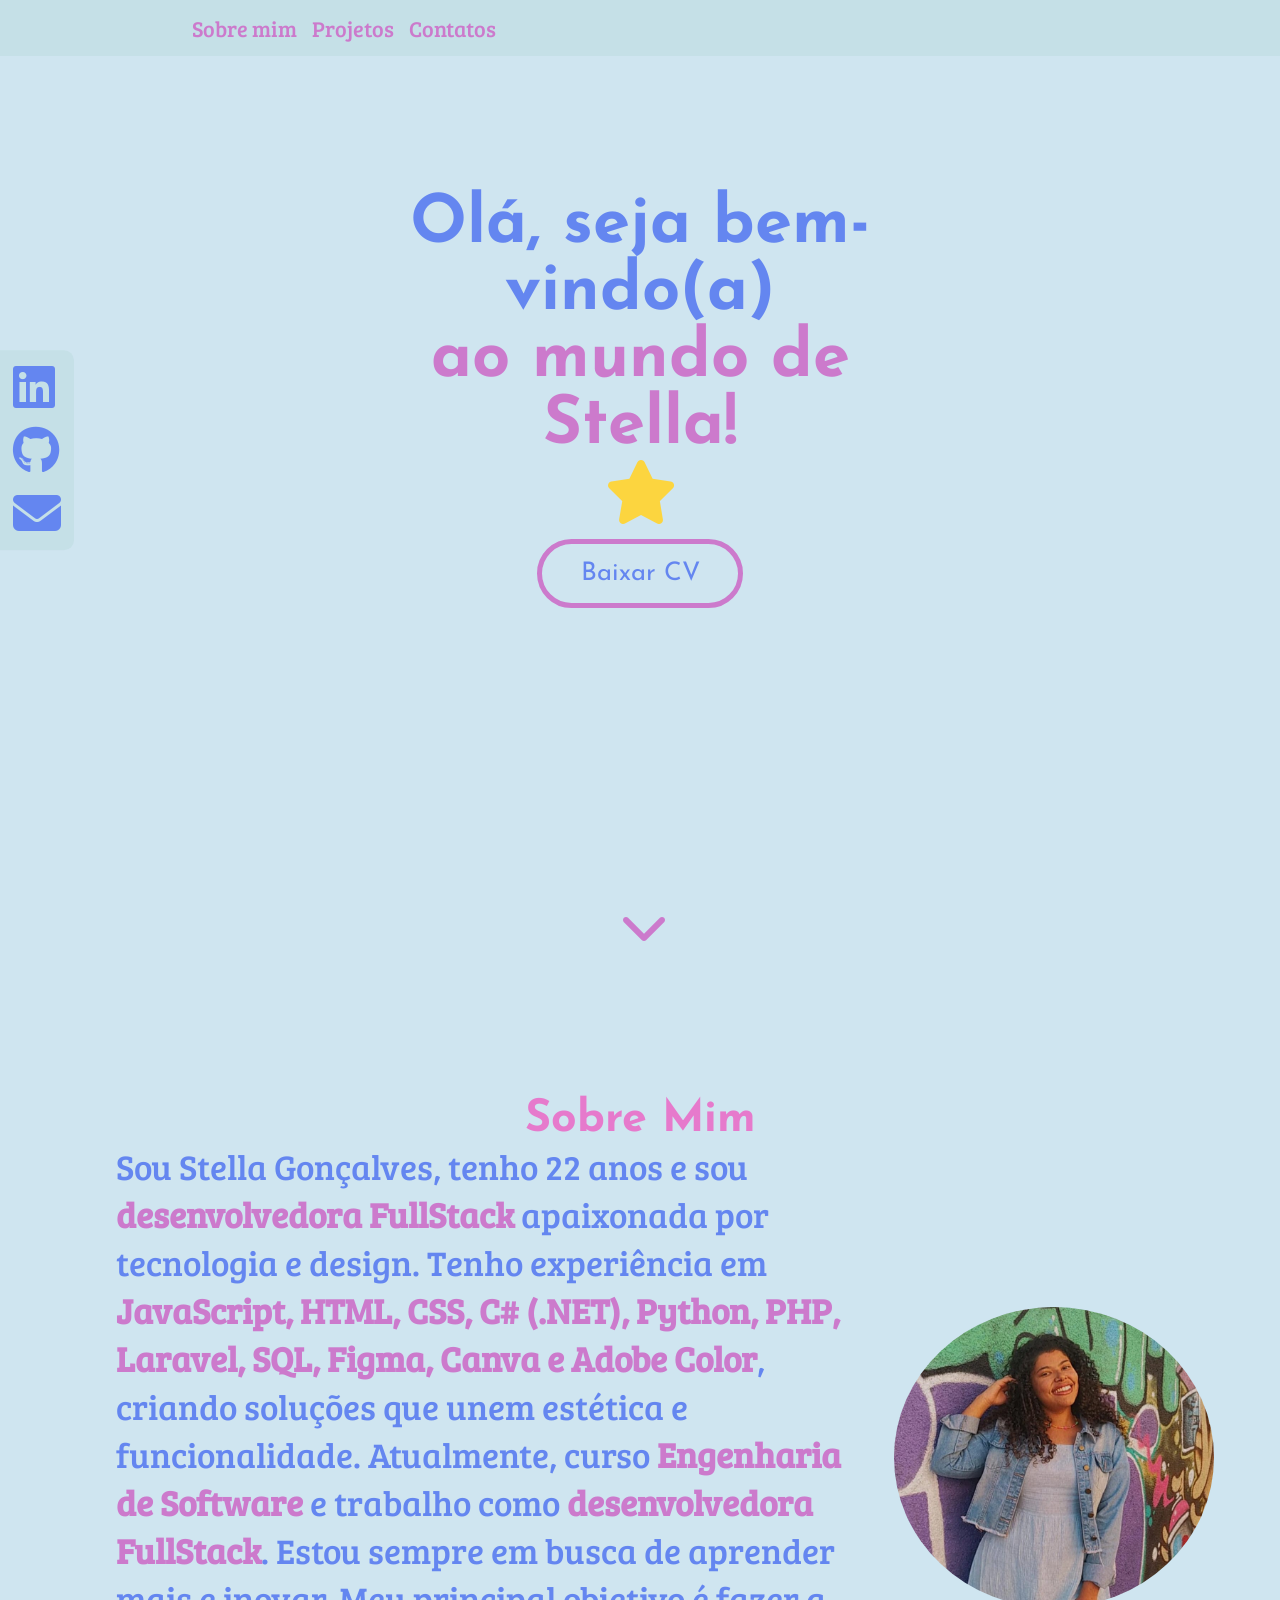
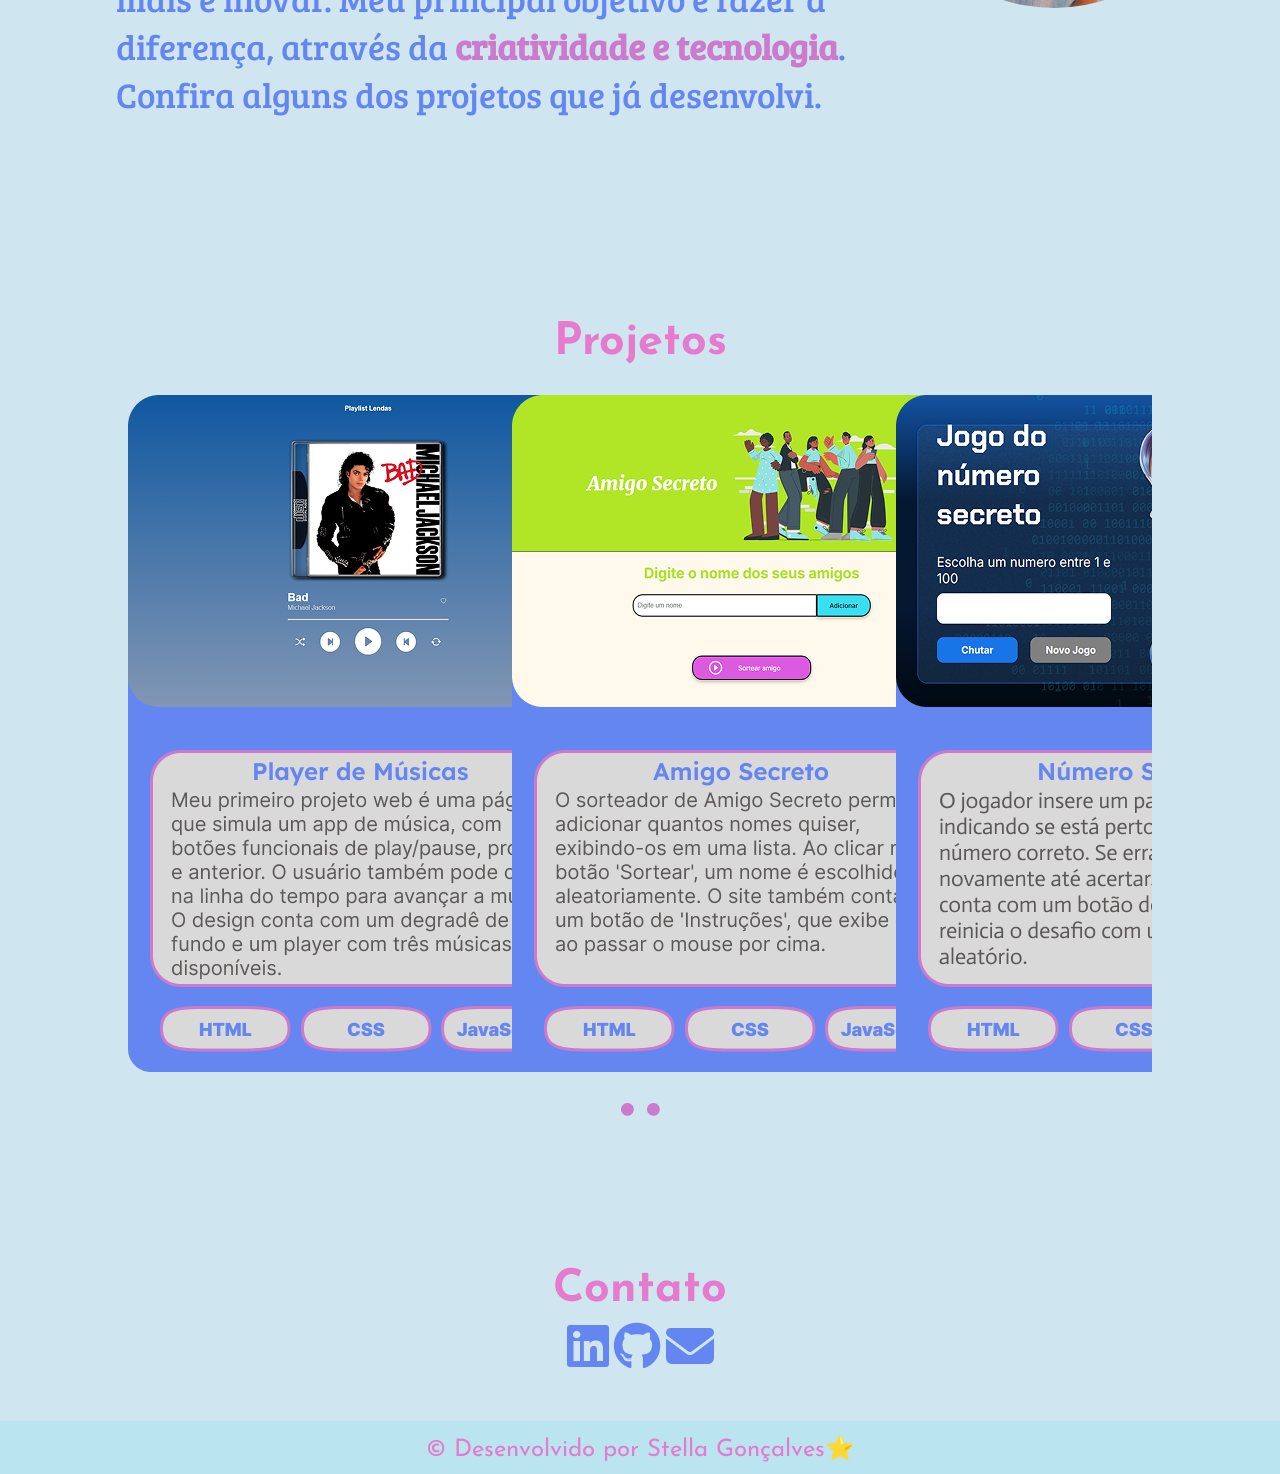
==== index.html @ 7f3e3a2b "adicionei links github" ====
<!DOCTYPE html>
<html lang="pt-br">
<head>
    <meta charset="UTF-8">
    <meta name="viewport" content="width=device-width, initial-scale=1.0">
    <link rel="stylesheet" href="https://cdnjs.cloudflare.com/ajax/libs/font-awesome/6.5.1/css/all.min.css">
    <link rel="stylesheet" href="styles/style.css">
    <title>Portfólio Stella Gonçalves</title>
    <link rel="icon" href="data:image/svg+xml,<svg xmlns='http://www.w3.org/2000/svg' viewBox='0 0 512 512'><path fill='gold' d='M256 16l73 148 163 24-118 115 28 163-146-77-146 77 28-163L20 188l163-24z'/></svg>">
</head>
<body>
   <header class="cabecalho">
      <nav class="cabecalho_menu"> 
         <a class="cabecalho_menu_link" href="#sobre">Sobre mim</a>
         <a class="cabecalho_menu_link" href="#projetos">Projetos</a>
         <a class="cabecalho_menu_link" href="#contatos">Contatos</a>
      </nav>
   </header>
   <div class="container">
    <!-- Cabeçalho lateral com redes sociais -->
    <aside class="sidebar">
        <a href="https://www.linkedin.com/in/stella-goncalves-mendonca/" target="_blank">
            <i class="fa-brands fa-linkedin icone"></i>
        </a>
        <a href="https://github.com/stellag2003" target="_blank">
            <i class="fa-brands fa-github icone"></i>
        </a>
        <a href="https://mail.google.com/mail/?view=cm&to=stellagmendonca@gmail.com&subject=Contato&body=Olá, Stella. Podemos conversar?" target="_blank">
            <i class="fa-solid fa-envelope icone"></i>
        </a>
    </aside>

   <main class="apresentacao" id="inicio">
       <section class="apresentacao_conteudo">
          <h1 class="apresentacao_conteudo_titulo">Olá, seja bem-vindo(a) 
            <br> 
            <strong class="titulo-destaque">ao mundo de Stella! <br> <i class="fas fa-star star-icone"></i>
          </strong>
        </h1>
          <div class="apresentacao_links">
            <a class="apresentacao_links_link" href="assets/Currículo.pdf" target="_blank">Baixar CV</a>
            <i class="fas fa-chevron-down btn_flecha"></i>
          </div>
       </section>

       <section id="sobre">
        <h2 id="texto-sobre" style="display: none;" class="apresentacao_links_sub sobre_mim">Sobre Mim</h2>
        <h3 id="texto-sobre"></h3>
        <div class="apresentacao_conteudo_flex">
          
            <p class="apresentacao_conteudo_texto">
                Sou Stella Gonçalves, tenho 22 anos e sou <strong class="titulo-destaque">desenvolvedora FullStack</strong> apaixonada por tecnologia e design. 
                Tenho experiência em <strong class="titulo-destaque">JavaScript, HTML, CSS, C# (.NET), Python, PHP, Laravel, SQL, Figma, Canva e Adobe Color</strong>, 
                criando soluções que unem estética e funcionalidade. Atualmente, curso <strong class="titulo-destaque">Engenharia de Software</strong> e trabalho como <strong class="titulo-destaque">desenvolvedora FullStack</strong>. Estou sempre em busca de 
                aprender mais e inovar.
                Meu principal objetivo é fazer a diferença, através da <strong class="titulo-destaque">criatividade e tecnologia</strong>. 
                Confira alguns dos projetos que já desenvolvi.
            </p>

            <img src="assets/eu.jpg" alt="Foto de uma mulher de 22 anos" class="imagem">
        </div>
    </section>
    
        <section id="projetos" >
            <h2 id="texto-projetos"  style="display: none;" class="apresentacao_links_sub projetos">Projetos</h2>
            <h3 id="texto-projetos"></h3>
            <div class="conteiner-slider">
                <div class="conteiner-imagens">
                    <!-- Div para imagens clicáveis -->
                    <div class="imagens-clicaveis">
                        <a href="https://stellag2003.github.io/PlayerMusicas/" target="_blank">
                            <img src="assets/player_musica.png" alt="imagem player músicas" class="slider">
                        </a>
                        <a href="https://stellag2003.github.io/AmigoSecreto/" target="_blank">
                            <img src="assets/amigo_secreto.png" alt="imagem sorteador de amigos" class="slider">
                        </a>
                        <a href="https://stellag2003.github.io/AdivinheONumeroSecreto/" target="_blank">
                            <img src="assets/numero_secreto.png" alt="imagem jogo de adivinhar numeros" class="slider">
                        </a>
                        <a href="https://github.com/stellag2003/IceCreamClicker" target="_blank">
                            <img src="assets/ice_cream_clicker.png" alt="imagem jogo" class="slider"> 
                        </a>
                        <a href="https://github.com/stellag2003/pi-serasa-streaming" target="_blank">
                            <img src="assets/streaming.png" alt="imagem da tela de login de um streaming" class="slider">
                        </a>

                    </div>  
                </div>
                
            </div>
            
               <div class="btn_bolhinhas">
                <button class="btn-anterior">
                    <i class="fas fa-circle"></i>
                   </button>

                   <button class="btn-proximo">
                    <i class="fas fa-circle"></i>
                </button>
               </div>
            </div>
        </section>
         
        <section id="contatos">
            <div class="contatos-container">
                <h2 id="texto-contatos" style="display: none;" class="apresentacao_links_sub contatos">Contatos</h2>
                <h3 id="texto-contatos"></h3>
                <div class="apresentacao_links">
                    <div class="icones">
                        <button class="btn_redes_sociais">
                            <a href="https://www.linkedin.com/in/stella-goncalves-mendonca/" target="_blank">
                                <i class="fa-brands fa-linkedin icone"></i>
                            </a>
                        </button>
                        <button class="btn_redes_sociais"> 
                            <a href="https://github.com/stellag2003" target="_blank">
                                <i class="fa-brands fa-github icone"></i>
                            </a>
                        </button>
                        <button class="btn_redes_sociais">
                            <a href="https://mail.google.com/mail/?view=cm&to=stellagmendonca@gmail.com&subject=Contato&body=Olá, Stella. Podemos conversar?" target="_blank">
                                <i class="fa-solid fa-envelope icone"></i>
                            </a>
                        </button>
                    </div>
                </div>
            </div>
        </section>
        
   
   </main>
    
    <footer class="rodape">
        <p>© Desenvolvido por Stella Gonçalves⭐</p>
    </footer>
    
    <script src="script.js" defer></script>
</body>
</html>
---- styles/style.css ----
@import url('https://fonts.googleapis.com/css2?family=Bree+Serif&family=Inconsolata:wght@200..900&family=Josefin+Sans:ital,wght@0,100..700;1,100..700&display=swap');

:root{
    --cor-primaria: #CFE5F0; 
    --cor-secundaria: #CC7ACC;
    --cor-terciaria: #6486F0;
    --cor-titulos: #E67ACC;
    --cor-cabecalho: #c5e0e7;

    --fonte-principal: "Josefin Sans", sans-serif;
    --fonte-secundaria: "Bree Serif", serif;

}


* {
    margin: 0;
    padding: 0;
    box-sizing: border-box;
}

body {
    background-color: var(--cor-primaria);
    color: var(--cor-terciaria);
    font-family: var(--fonte-principal);
    overflow-x: hidden;
}

/* Para navegadores WebKit (Chrome, Edge e Safari) */
::-webkit-scrollbar {
    width: 5px; /* ou qualquer outro valor fixo */
}

::-webkit-scrollbar-track {
    background: var(--cor-primaria);
}

::-webkit-scrollbar-thumb {
    background: var(--cor-secundaria); /* Cor do "botão" da barra */
    border-radius: 30px; 
}

::-webkit-scrollbar-thumb:hover {
    background-color:var(--cor-titulos);
    border: 5px  /* Borda visível ao passar o mouse */
}

.cabecalho {
    padding: 1% 0% 0% 15%;
    position: fixed; /* Fixa o cabeçalho na tela */
    top: 0; /* Gruda no topo */
    left: 0; /* Alinha à esquerda */
    width: 100%; /* Ocupa toda a largura */
    background-color:var(--cor-cabecalho); 
    padding: 1% 15%; /* Mantém o espaçamento */
    z-index: 1000; /* Garante que fique acima dos outros elementos */
}

.cabecalho_menu {
    display: flex;
    gap: 15px;
}

.cabecalho_menu_link {
    font-family: var(--fonte-secundaria);
    font-size: 1.4rem;
    color: var(--cor-secundaria);
    text-decoration: none;
}

.cabecalho_menu_link:hover{
    text-decoration: underline;
}

.sidebar {
    position: fixed; /* Fixa a barra na tela */
    left: 0; /* Alinha na lateral esquerda */
    top: 50%; /* Posiciona no meio da tela */
    transform: translateY(-50%); /* Ajusta a posição vertical */
    display: flex;
    flex-direction: column; /* Deixa os ícones na vertical */
    gap: 15px; /* Espaço entre os ícones */
    background-color: var(--cor-cabecalho);
    padding: 1%;
    border-radius: 0 10px 10px 0; /* Borda arredondada só do lado direito */
}

.sidebar a {
    text-decoration: none;
    color: white;
    transition: 0.3s;
}

.icone{
    font-size: 3rem;
    color:var(--cor-terciaria);   
 }
 
 .icone:hover{
     color:var(--cor-titulos);
 }

.titulo-destaque {
    color: var(--cor-secundaria);
}

.apresentacao {
    width: 100%; /* Garante que ocupe toda a largura */
    display: flex;
    flex-direction: column;
    align-items: center;
    justify-content: center; /* Centraliza tudo verticalmente */
    text-align: center;
    gap: 82px;
}

.apresentacao_conteudo {
    margin: 15% 0 0 0;
    width: 50%;
    display: flex;
    flex-direction: column;
    justify-content: center; /* Garante que os elementos fiquem no centro */
    align-items: center;
    gap: 6px;
}

.apresentacao_conteudo_titulo {
    font-size: 4.18rem;
    font-family: var(--fonte-principal);
    padding: 0 9%; /* Reduzi o padding vertical para evitar empurrar o botão */
    text-align: center;
}

.star-icone{
    color: #FCD53F;
    font-size: 4rem;
    margin-left: 2px;
}


/* Aplica a animação ao ícone da seta */
.btn_flecha {
    margin: 220% 0 50% 0;
    animation: pular 1s infinite; /* Repete a animação infinitamente */
    margin-left: 8px; /* Espaçamento entre o texto e o ícone */
    font-size: 3rem; /* Tamanho do ícone */
    color: var(--cor-secundaria);

}

.apresentacao_links_sub {
    font-size: 2.80rem;
    color: var(--cor-titulos);
}

.apresentacao_conteudo_texto{
    font-size: 2.20rem;
    text-align: left;
    margin: 0 10px 120px 50px;
    width: 60%;
    font-family: var(--fonte-secundaria);
}

.apresentacao_conteudo_flex {
    display: flex;
    align-items: center; /* Alinha verticalmente */
    justify-content: center; /* Distribui os elementos */
}


.imagem {
    width: 25%;
    border-radius: 50%;
    margin-bottom: 5% ;

}

.apresentacao_links {
    display: flex;
    flex-direction: column;
    justify-content: center;
    align-items: center;
    gap: 10px;
}

.apresentacao_links_link {
    display: flex;
    justify-content: center;
    align-items: center;
    gap: 10px;
    width: 160%;
    height: 40px;
    text-align: center;
    border-radius: 50px;
    border: 0.2em solid var(--cor-secundaria);
    font-size: 1.6rem;
    padding: 23% 5% 23% 5%;
    text-decoration: none;
    color: var(--cor-terciaria);
    font-family: var(--fonte-principal);
    transition: background-color 0.3s;
}

.apresentacao_links_link:hover {
    background-color: var(--cor-secundaria);
   
}


h1 {
    font-weight: bold;
}


/* Estilo geral para o container */
.conteiner-slider {
    width: 80%;
    max-width: 1000%;
    overflow: hidden; /* Esconde as imagens que saem do container */
    margin: 0 auto;
    position: relative;
    top: 30px;
    
}

.imagens-clicaveis {
    display: flex;
    gap:15px;
    width: calc((200% - 14%));
   
}

.imagens-clicaveis img{
    width: calc(700% / 10%);
    flex-shrink: 0;
    max-width: 1000%;
    object-fit: cover;
}

/* Aumenta apenas as imagens clicáveis */
a img {
    display: block;
    border-radius: 8px; /* Borda arredondada (opcional) */
}

/* Efeito de hover */
a:hover img {
    transform: scale(1.1); /* Aumenta ligeiramente ao passar o mouse */
}




.slider{
    transition: transform 0.8s ease-in-out;
}

.slider:hover {
    transform: scale(0.9);
    
}

.on{
    opacity: 1;

}

.btn-proximo, .btn-anterior{
    font-size: 0.8rem;
    border: none;
    background-color: transparent;
    color: var(--cor-secundaria);
    margin-top: 30px;

}

.btn-proximo:hover, .btn-anterior:hover {
    color: var(--cor-titulos);
   
 }
 

.btn_bolhinhas{
    display: flex;
    justify-content: center; /* Centraliza os botões horizontalmente */
    gap: 13px; /* Espaço entre os botões */
    margin: 30px 0 150px 0;
}

.btn_bolhinhas:hover{
    cursor: pointer;

}

.contatos-container {
    display: flex;
    flex-direction: column;
    align-items: center;
}


.btn_redes_sociais{ 
    border-color:var(--cor-primaria);
    background-color: var(--cor-primaria);
    border-style: none;
    margin-top: 10px;
}


/* Animação seta */
@keyframes pular {
    0% {
        transform: translateY(0); /* Posição inicial */
    }
    50% {
        transform: translateY(-10px); /* Move a flecha para cima */
    }
    100% {
        transform: translateY(0); /* Volta à posição inicial */
    }
}


.rodape {
    padding: 1%;
    color: var(--cor-titulos);
    background-color: #BAE5F0;
    text-align: center;
    font-family: var(--fonte-principal);
    font-size: 1.5rem;
    margin-top: 4%;
}

@media (max-width: 1200px) {
    .cabecalho {
        padding: 1%;
    }

    .cabecalho_menu {
        justify-content: center;
    }
    .cabecalho_menu_link {
        font-size: 1.7rem;
    }

    .apresentacao_conteudo {
        margin: 50% 0 0 0;
    }

    .apresentacao_conteudo_flex {
        flex-direction: column-reverse;
    }

    .imagem {
        width: 70%;
        border-radius: 50%;
    }

    .apresentacao_links_sub {
        margin-bottom: 40px;
    }

    .conteiner-slider {
        width: 90%;
        max-width: 1200px;
        overflow: hidden;
        margin: 0 auto;
        position: relative;
        top: 30px;
    }
    
    .imagens-clicaveis {
        flex-wrap: wrap; /* Permite que as imagens se ajustem em múltiplas linhas se necessário */
    }

    .imagens-clicaveis img {
        width: 100%; /* Faz as imagens ocuparem 100% da largura disponível na tela */
    }
    
    /* Efeito de hover nas imagens clicáveis */
    a:hover img {
        transform: scale(1.1);
    }

    .btn-anterior, .btn-proximo {
        display: none;
    }

    .sidebar{
        display: none;
    }

}
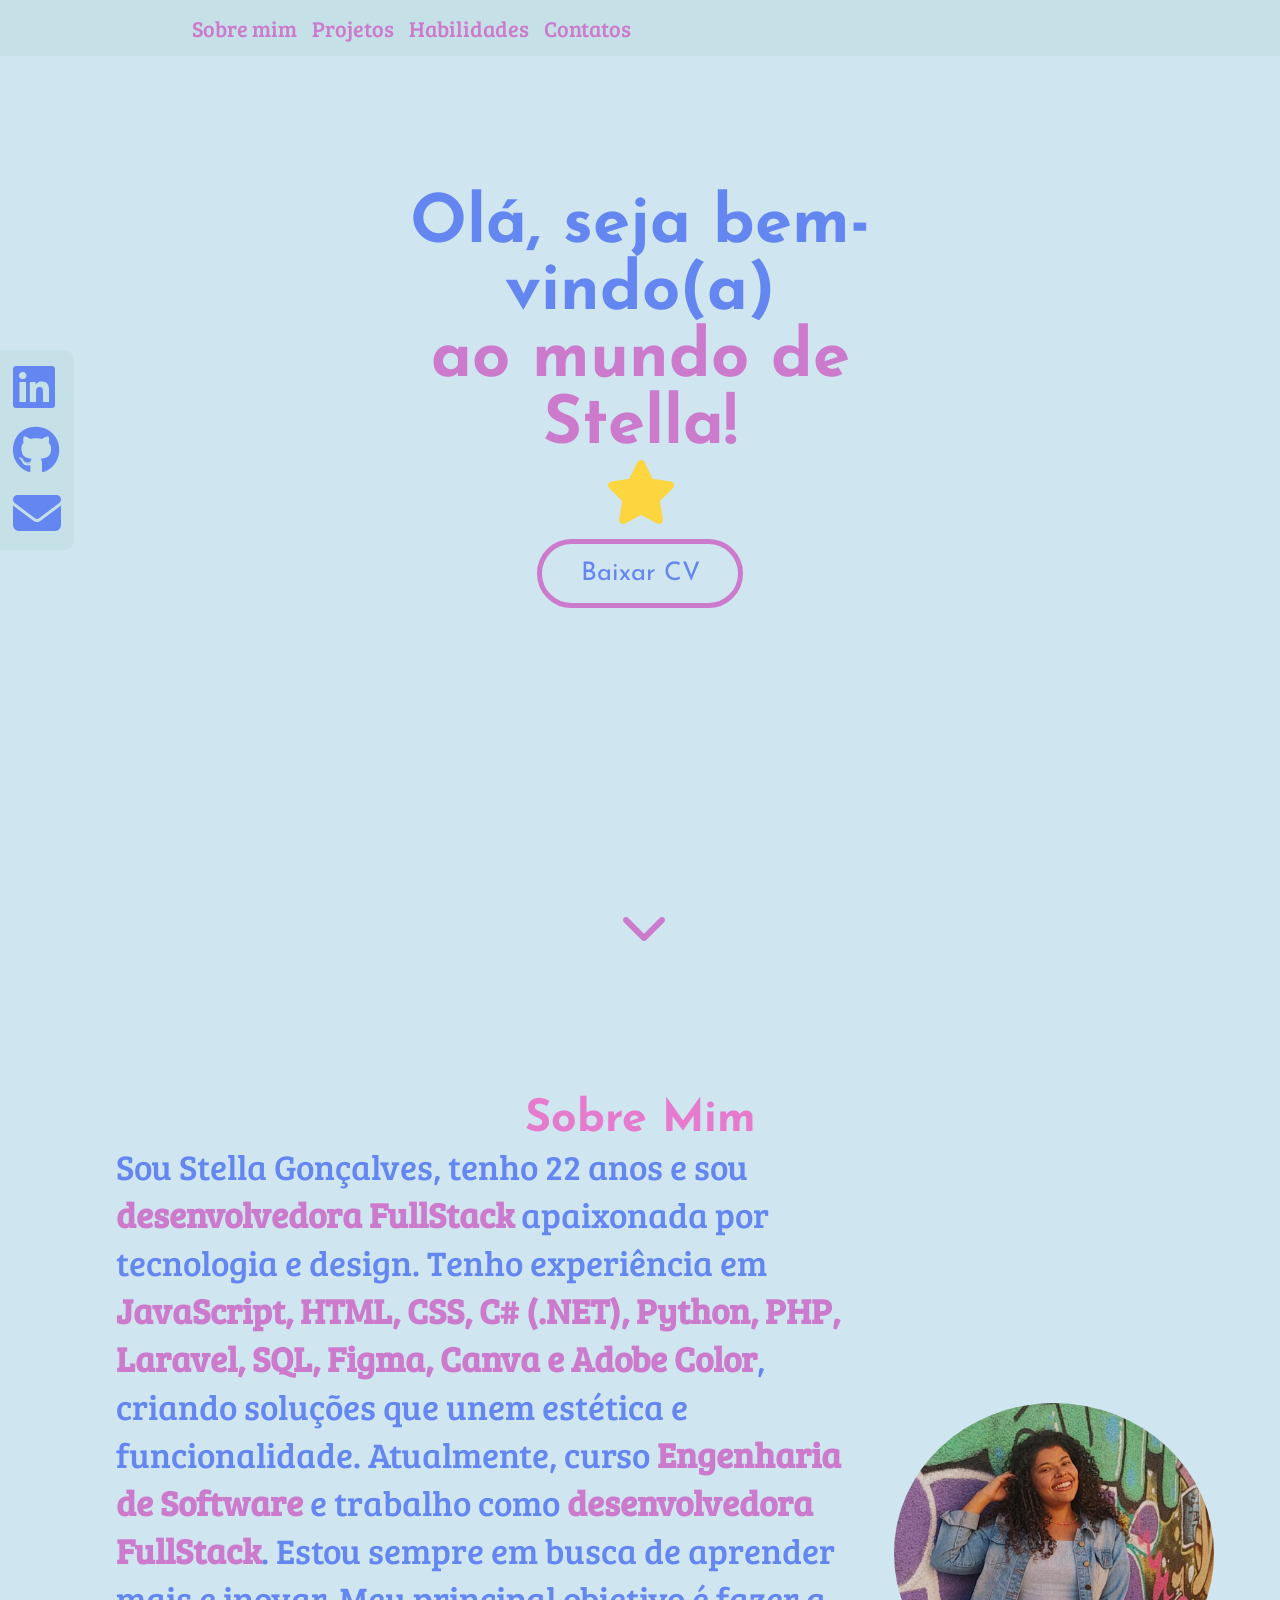
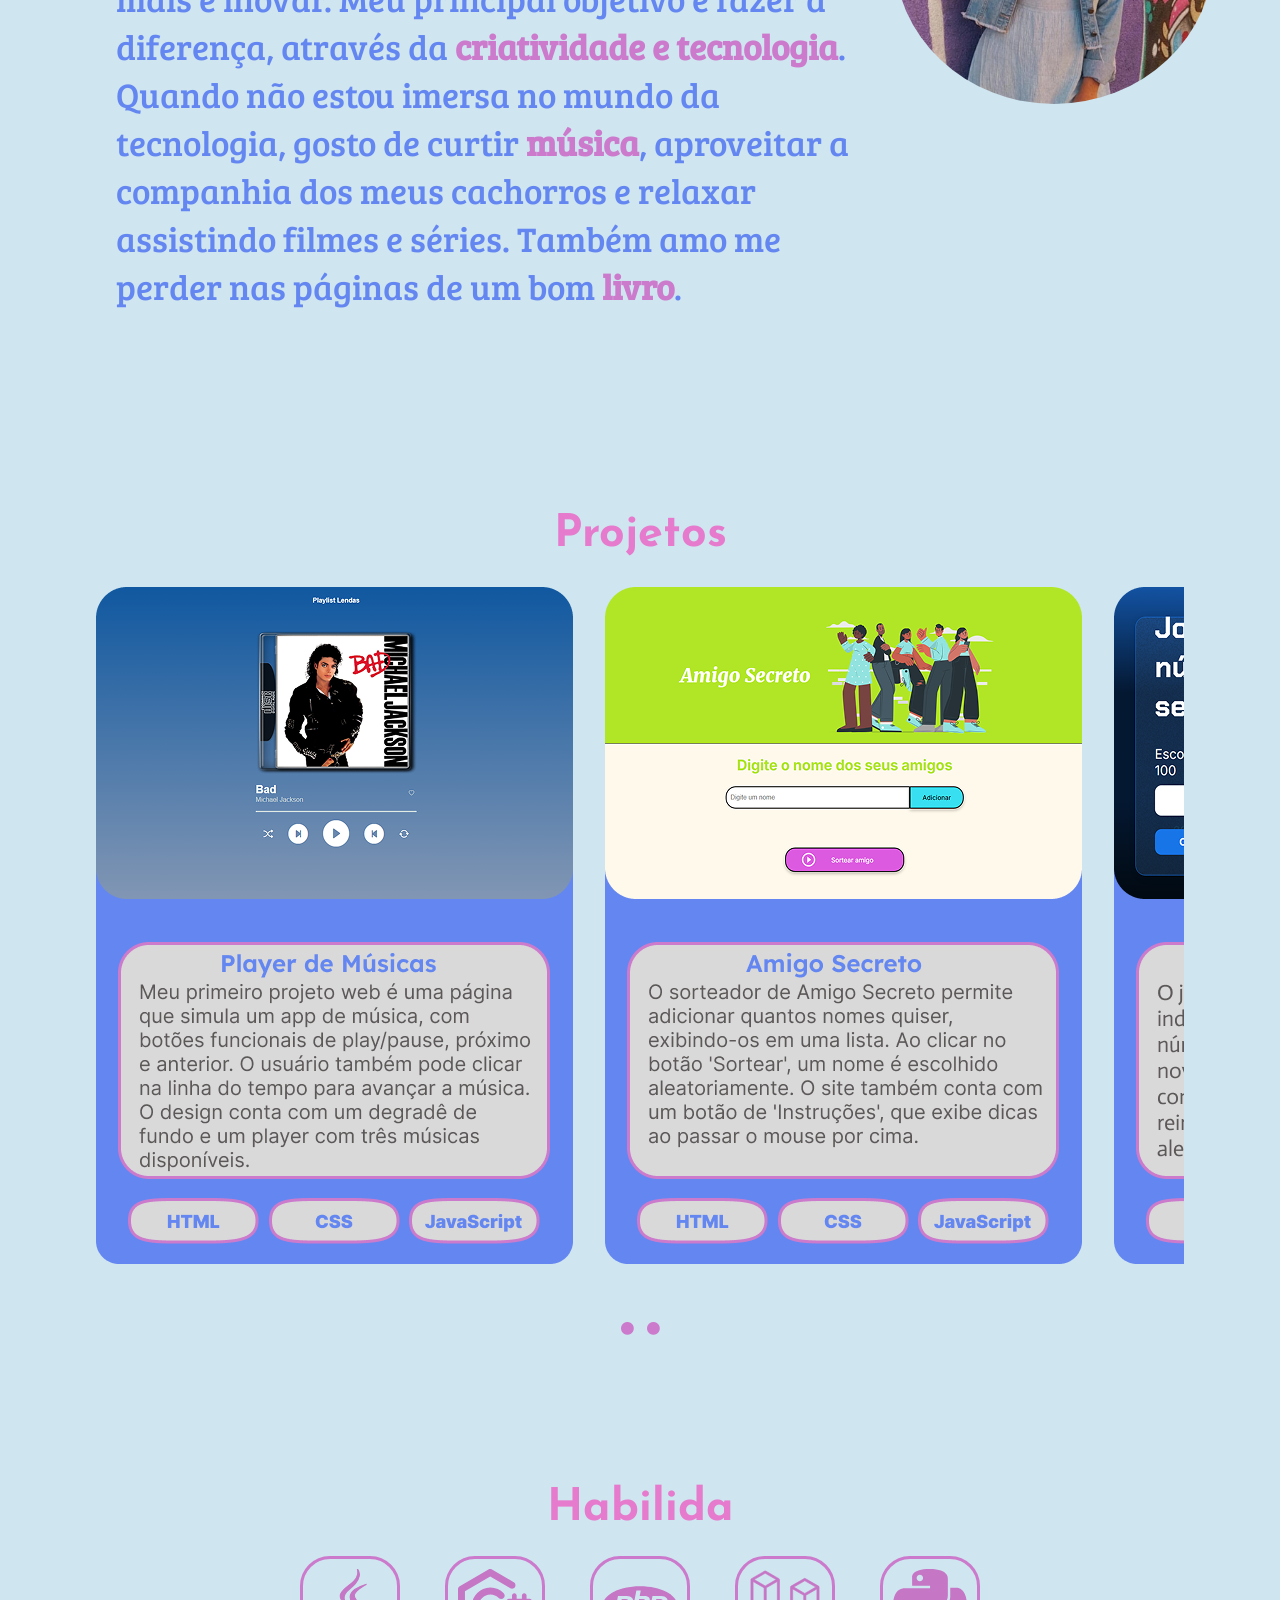
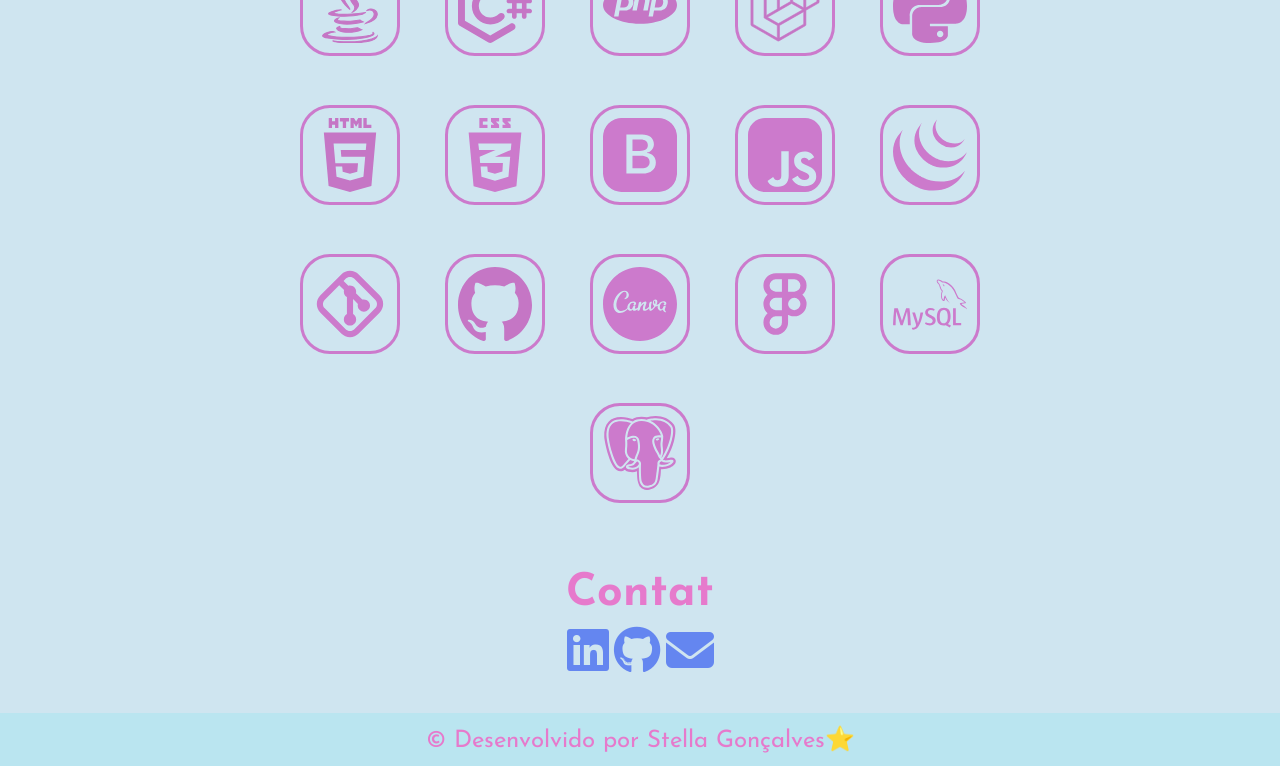
==== commit 5110a80b: "adicionei habilidades" ====
--- a/index.html
+++ b/index.html
@@ -13,7 +13,9 @@
       <nav class="cabecalho_menu"> 
          <a class="cabecalho_menu_link" href="#sobre">Sobre mim</a>
          <a class="cabecalho_menu_link" href="#projetos">Projetos</a>
+         <a class="cabecalho_menu_link" href="#habilidades">Habilidades</a>
          <a class="cabecalho_menu_link" href="#contatos">Contatos</a>
+         
       </nav>
    </header>
    <div class="container">
@@ -53,8 +55,9 @@
                 Tenho experiência em <strong class="titulo-destaque">JavaScript, HTML, CSS, C# (.NET), Python, PHP, Laravel, SQL, Figma, Canva e Adobe Color</strong>, 
                 criando soluções que unem estética e funcionalidade. Atualmente, curso <strong class="titulo-destaque">Engenharia de Software</strong> e trabalho como <strong class="titulo-destaque">desenvolvedora FullStack</strong>. Estou sempre em busca de 
                 aprender mais e inovar.
-                Meu principal objetivo é fazer a diferença, através da <strong class="titulo-destaque">criatividade e tecnologia</strong>. 
-                Confira alguns dos projetos que já desenvolvi.
+                Meu principal objetivo é fazer a diferença, através da <strong class="titulo-destaque">criatividade e tecnologia</strong>.
+                Quando não estou imersa no mundo da tecnologia, gosto de curtir <strong class="titulo-destaque">música</strong>, aproveitar a companhia dos meus cachorros e relaxar assistindo filmes e séries. 
+                Também amo me perder nas páginas de um bom <strong class="titulo-destaque">livro</strong>. 
             </p>
 
             <img src="assets/eu.jpg" alt="Foto de uma mulher de 22 anos" class="imagem">
@@ -88,6 +91,8 @@
                 </div>
                 
             </div>
+
+            </section>
             
                <div class="btn_bolhinhas">
                 <button class="btn-anterior">
@@ -100,6 +105,97 @@
                </div>
             </div>
         </section>
+
+        <section id="habilidades">
+            <div class="habilidades-container">
+                <h2 id="texto-habilidades"  style="display: none;" class="apresentacao_links_sub habilidades">Habilidades</h2>
+                <h3 id="texto-habilidades"></h3>
+            </div>
+            <div class="icons">
+                <div class="tooltip">
+                  <img src="assets/java_icone.svg" alt="Java">
+                  <span class="tooltip-text">Java</span> 
+                </div>
+              
+                <div class="tooltip">
+                  <img src="assets/cSharp_icone.svg" alt="C#">
+                  <span class="tooltip-text">C#</span> 
+                </div>
+
+                  <div class="tooltip">
+                    <img src="assets/php_icone.svg" alt="PHP">
+                    <span class="tooltip-text">PHP</span> 
+                  </div>
+                
+                  <div class="tooltip">
+                    <img src="assets/laravel_icone.svg" alt="Laravel">
+                    <span class="tooltip-text">Laravel</span> 
+                  </div>
+
+                  <div class="tooltip">
+                    <img src="assets/python_icone.svg" alt="Python">
+                    <span class="tooltip-text">Python</span> 
+                  </div>
+
+                <div class="tooltip">
+                    <img src="assets/html_icone.svg" alt="HTML">
+                    <span class="tooltip-text">HTML</span> 
+                  </div>
+              
+                <div class="tooltip">
+                  <img src="assets/css_icone.svg" alt="CSS">
+                  <span class="tooltip-text">CSS</span> 
+                </div>
+              
+                <div class="tooltip">
+                    <img src="assets/bootstrap_icone.svg" alt="Bootstrap">
+                    <span class="tooltip-text">Bootstrap</span> 
+                  </div>
+
+                <div class="tooltip">
+                    <img src="assets/javascript_icone.svg" alt="JavaScript">
+                    <span class="tooltip-text">JavaScript</span> 
+                  </div>
+                
+                  <div class="tooltip">
+                    <img src="assets/jquery_icone.svg" alt="JQuery">
+                    <span class="tooltip-text">JQuery</span> 
+                  </div>
+
+                <div class="tooltip">
+                  <img src="assets/git_icone.svg" alt="Git">
+                  <span class="tooltip-text">Git</span> 
+                </div>
+              
+                <div class="tooltip">
+                  <img src="assets/github_icone.svg" alt="GitHub">
+                  <span class="tooltip-text">GitHub</span> 
+                </div>
+              
+                <div class="tooltip">
+                  <img src="assets/canva_icone.svg" alt="Canva">
+                  <span class="tooltip-text">Canva</span> 
+                </div>
+              
+                <div class="tooltip">
+                  <img src="assets/figma_icone.svg" alt="Figma">
+                  <span class="tooltip-text">Figma</span> 
+                </div>
+              
+               
+                <div class="tooltip">
+                  <img src="assets/mysql_icone.svg" alt="MySQL">
+                  <span class="tooltip-text">MySQL</span> 
+                </div>
+              
+                <div class="tooltip">
+                  <img src="assets/postgresql_icone.svg" alt="PostgreSQL">
+                  <span class="tooltip-text">PostgreSQL</span> 
+                </div>
+              </div>
+              
+            
+           
          
         <section id="contatos">
             <div class="contatos-container">
--- a/styles/style.css
+++ b/styles/style.css
@@ -166,7 +166,6 @@
     align-items: center; /* Alinha verticalmente */
     justify-content: center; /* Distribui os elementos */
 }
-
 
 .imagem {
     width: 25%;
@@ -211,29 +210,25 @@
     font-weight: bold;
 }
 
-
 /* Estilo geral para o container */
 .conteiner-slider {
-    width: 80%;
-    max-width: 1000%;
+    width: 85%;
+    max-width: 100%;
     overflow: hidden; /* Esconde as imagens que saem do container */
     margin: 0 auto;
     position: relative;
     top: 30px;
-    
 }
 
 .imagens-clicaveis {
     display: flex;
-    gap:15px;
-    width: calc((200% - 14%));
-   
+    gap:0.4%;
+    width: calc((930% - 200%));
 }
 
 .imagens-clicaveis img{
-    width: calc(700% / 10%);
     flex-shrink: 0;
-    max-width: 1000%;
+    max-width: 100%;
     object-fit: cover;
 }
 
@@ -247,9 +242,6 @@
 a:hover img {
     transform: scale(1.1); /* Aumenta ligeiramente ao passar o mouse */
 }
-
-
-
 
 .slider{
     transition: transform 0.8s ease-in-out;
@@ -270,34 +262,28 @@
     border: none;
     background-color: transparent;
     color: var(--cor-secundaria);
-    margin-top: 30px;
-
+    margin-top: 5px;
 }
 
 .btn-proximo:hover, .btn-anterior:hover {
     color: var(--cor-titulos);
+    cursor: pointer;
    
- }
+}
  
 
 .btn_bolhinhas{
     display: flex;
     justify-content: center; /* Centraliza os botões horizontalmente */
     gap: 13px; /* Espaço entre os botões */
-    margin: 30px 0 150px 0;
-}
-
-.btn_bolhinhas:hover{
-    cursor: pointer;
-
-}
-
-.contatos-container {
+    margin-bottom:150px;
+}
+
+.contatos-container,.habilidades-container {
     display: flex;
     flex-direction: column;
     align-items: center;
 }
-
 
 .btn_redes_sociais{ 
     border-color:var(--cor-primaria);
@@ -305,6 +291,60 @@
     border-style: none;
     margin-top: 10px;
 }
+
+.icons img{
+    border: 0.2em solid var(--cor-secundaria);
+    border-radius: 30%;
+    padding: 10px;
+    transition: transform 0.5s ease-in-out;
+}
+
+.icons img:hover{
+    transform: scale(1.1);
+}
+
+.icons{
+    display: flex;
+    align-items: center;
+    justify-content: center;
+    gap: 45px;
+    flex-wrap: wrap;
+    margin: 2% 20% 5% 20%;
+   
+}
+
+.tooltip {
+    position: relative;
+    display: inline-block;
+    cursor: pointer;
+  }
+  
+  .tooltip img {
+    width:100px;
+  }
+  
+  .tooltip-text {
+    visibility: hidden;
+    background-color: var(--cor-terciaria);
+    color: #fff;
+    font-size: 14px;
+    font-family: 'Arial', sans-serif;
+    padding: 6px 10px;
+    border-radius: 6px;
+    position: absolute;
+    bottom: 110%;
+    left: 50%;
+    transform: translateX(-50%);
+    white-space: nowrap;
+    opacity: 0;
+    transition: opacity 0.3s ease;
+    z-index: 1;
+  }
+  
+  .tooltip:hover .tooltip-text {
+    visibility: visible;
+    opacity: 1;
+  }
 
 
 /* Animação seta */
@@ -328,10 +368,11 @@
     text-align: center;
     font-family: var(--fonte-principal);
     font-size: 1.5rem;
-    margin-top: 4%;
+    margin-top: 3%;
 }
 
 @media (max-width: 1200px) {
+
     .cabecalho {
         padding: 1%;
     }
@@ -352,7 +393,7 @@
     }
 
     .imagem {
-        width: 70%;
+        width: 60%;
         border-radius: 50%;
     }
 
@@ -361,20 +402,32 @@
     }
 
     .conteiner-slider {
-        width: 90%;
+        width: 90%; /* Garante um bom ajuste em telas menores */
         max-width: 1200px;
-        overflow: hidden;
         margin: 0 auto;
         position: relative;
         top: 30px;
+        overflow: hidden; /* Evita que a imagem ultrapasse os limites */
+        display: flex;
+        justify-content: center;
+        align-items: center;
     }
     
     .imagens-clicaveis {
-        flex-wrap: wrap; /* Permite que as imagens se ajustem em múltiplas linhas se necessário */
-    }
-
+        display: flex;
+        flex-wrap: wrap; /* Permite que as imagens se ajustem corretamente */
+        justify-content: center; /* Centraliza as imagens */
+        align-items: center; /* Mantém alinhado verticalmente */
+        width: 100%; /* Garante que o contêiner ocupe toda a largura disponível */
+    }
+    
     .imagens-clicaveis img {
-        width: 100%; /* Faz as imagens ocuparem 100% da largura disponível na tela */
+        width: auto; /* Evita distorção */
+        max-width: 100%; /* Ajusta dentro do contêiner */
+        height: auto; /* Mantém a proporção original */
+        display: block; /* Remove espaços extras abaixo da imagem */
+        object-fit: contain; /* Garante que a imagem inteira seja visível sem cortes */
+        margin-bottom: 10%;
     }
     
     /* Efeito de hover nas imagens clicáveis */
@@ -390,6 +443,29 @@
         display: none;
     }
 
-}
-
-
+    .icons {
+        gap: 30px;
+        margin: 2% 10% 5% 10%; /* margem mais enxuta */
+      }
+    
+      .icons img {
+        width: 80px; /* reduz um pouco o tamanho do ícone */
+        padding: 8px;
+        border: 0.18em solid var(--cor-secundaria);
+      }
+    
+      .tooltip img {
+        width: 140px; /* mesmo tamanho que acima */
+      }
+    
+      .tooltip-text {
+        font-size: 13px;
+        padding: 5px 8px;
+        bottom: 110%; /* aproxima a tooltip */
+      }
+
+    
+
+}
+
+
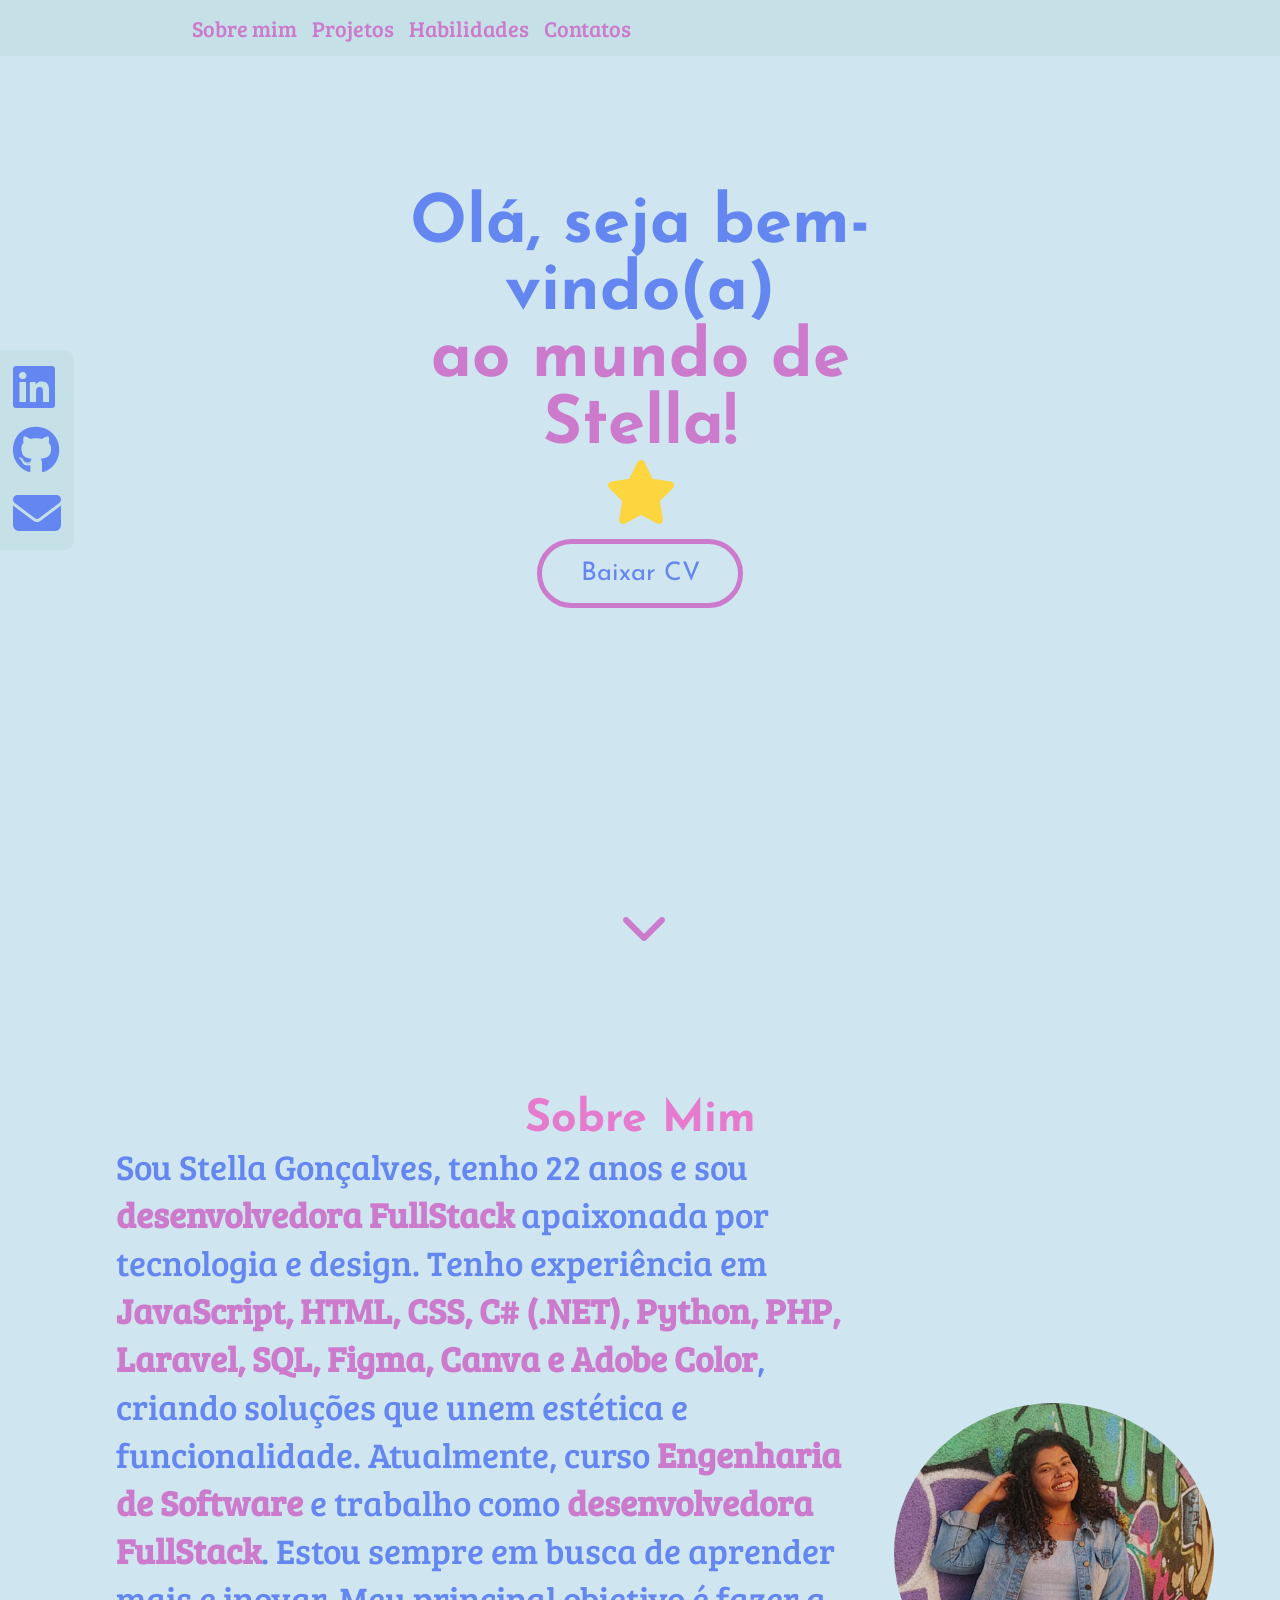
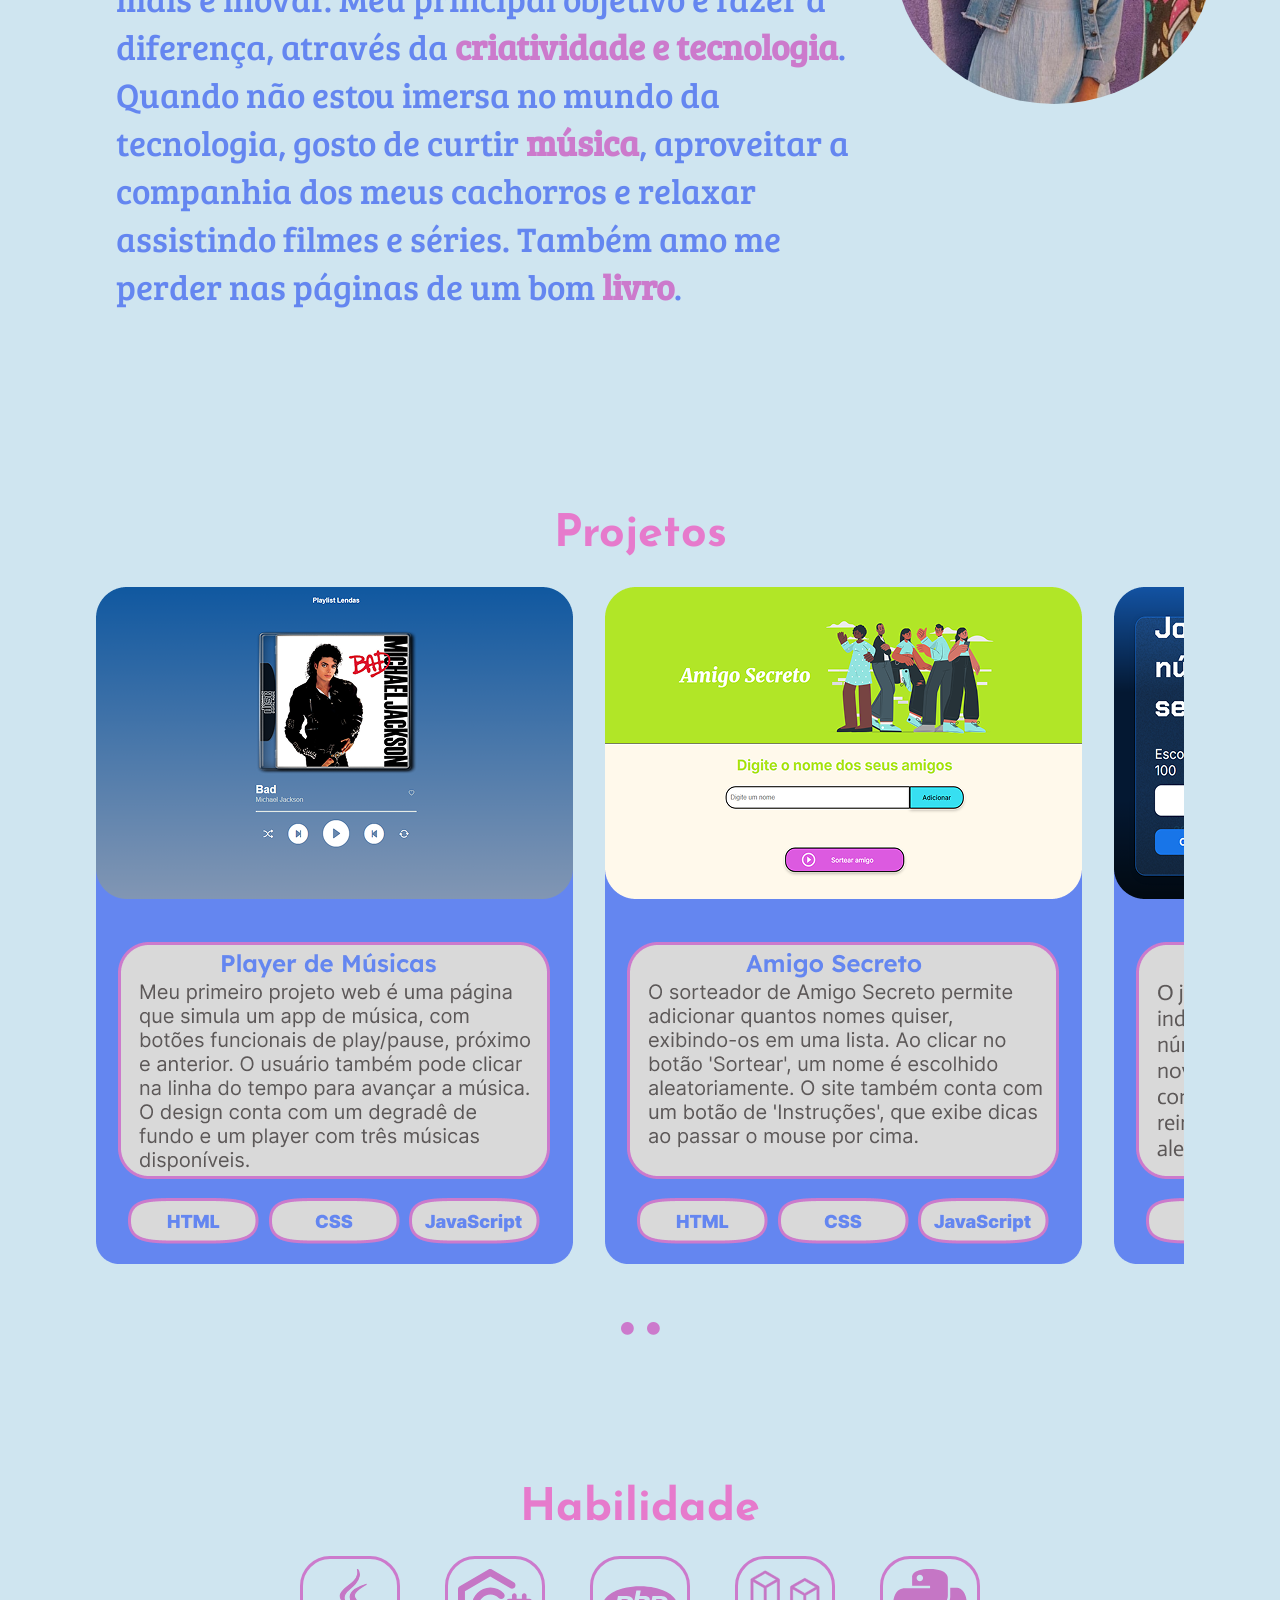
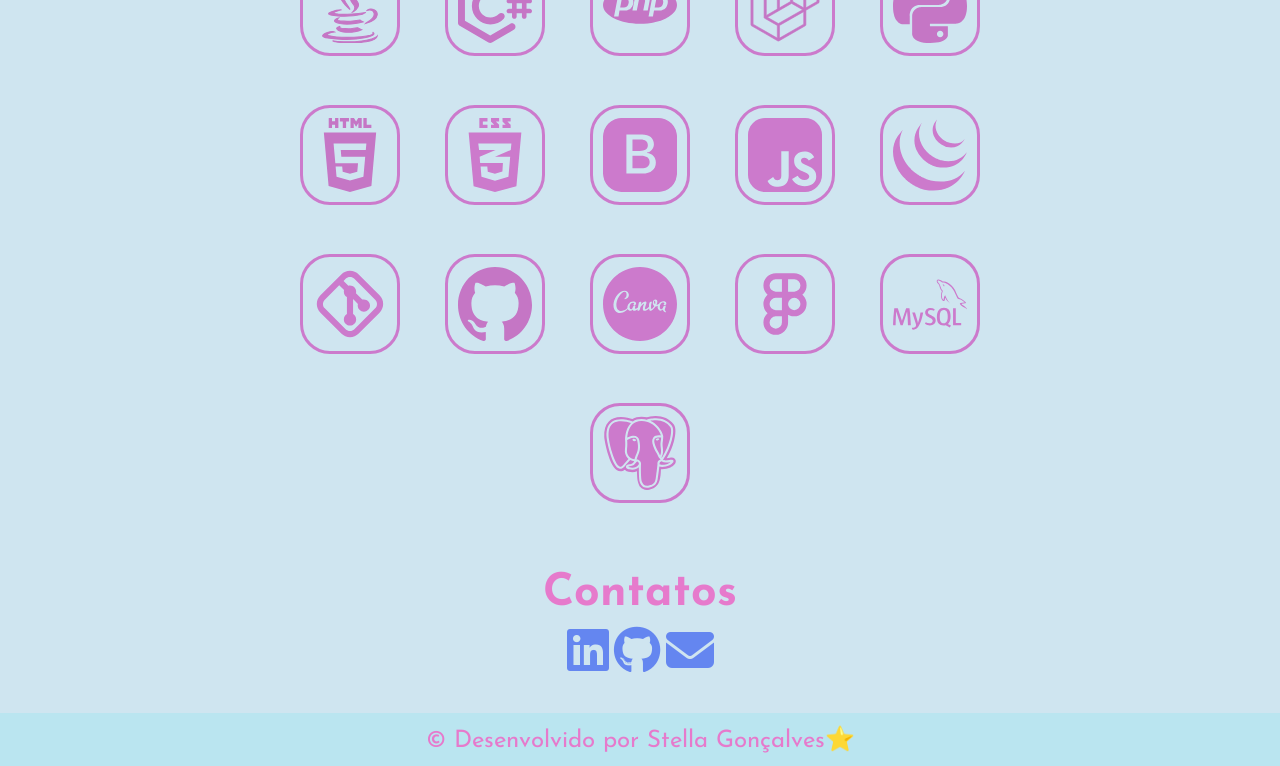
==== commit 2eefd014: "ajuste links" ====
--- a/index.html
+++ b/index.html
@@ -46,8 +46,10 @@
        </section>
 
        <section id="sobre">
-        <h2 id="texto-sobre" style="display: none;" class="apresentacao_links_sub sobre_mim">Sobre Mim</h2>
-        <h3 id="texto-sobre"></h3>
+        <div class="sobre-container">
+          <h2 id="texto-sobre" style="display: none;" class="apresentacao_links_sub sobre_mim">Sobre Mim</h2>
+          <h3 id="texto-sobre"></h3>
+        </div>
         <div class="apresentacao_conteudo_flex">
           
             <p class="apresentacao_conteudo_texto">
@@ -65,8 +67,10 @@
     </section>
     
         <section id="projetos" >
+          <div class="projetos-container">
             <h2 id="texto-projetos"  style="display: none;" class="apresentacao_links_sub projetos">Projetos</h2>
             <h3 id="texto-projetos"></h3>
+          </div>
             <div class="conteiner-slider">
                 <div class="conteiner-imagens">
                     <!-- Div para imagens clicáveis -->
--- a/styles/style.css
+++ b/styles/style.css
@@ -69,7 +69,7 @@
 }
 
 .cabecalho_menu_link:hover{
-    text-decoration: underline;
+    color:var(--cor-terciaria);
 }
 
 .sidebar {
@@ -279,7 +279,7 @@
     margin-bottom:150px;
 }
 
-.contatos-container,.habilidades-container {
+.contatos-container,.habilidades-container, .projetos-container, .sobre-container {
     display: flex;
     flex-direction: column;
     align-items: center;
@@ -381,7 +381,7 @@
         justify-content: center;
     }
     .cabecalho_menu_link {
-        font-size: 1.7rem;
+        font-size: 1.1rem;
     }
 
     .apresentacao_conteudo {
@@ -399,6 +399,7 @@
 
     .apresentacao_links_sub {
         margin-bottom: 40px;
+        display: block;
     }
 
     .conteiner-slider {
@@ -445,7 +446,7 @@
 
     .icons {
         gap: 30px;
-        margin: 2% 10% 5% 10%; /* margem mais enxuta */
+        margin: 2% 10% 20% 10%; /* margem mais enxuta */
       }
     
       .icons img {
@@ -455,7 +456,7 @@
       }
     
       .tooltip img {
-        width: 140px; /* mesmo tamanho que acima */
+        width: 80px; /* mesmo tamanho que acima */
       }
     
       .tooltip-text {
@@ -464,8 +465,17 @@
         bottom: 110%; /* aproxima a tooltip */
       }
 
-    
-
-}
-
-
+      .rodape {
+        padding: 1%;
+        color: var(--cor-titulos);
+        background-color: #BAE5F0;
+        text-align: center;
+        font-family: var(--fonte-principal);
+        font-size: 1.5rem;
+        margin-top: 10%;
+    }
+    
+
+}
+
+
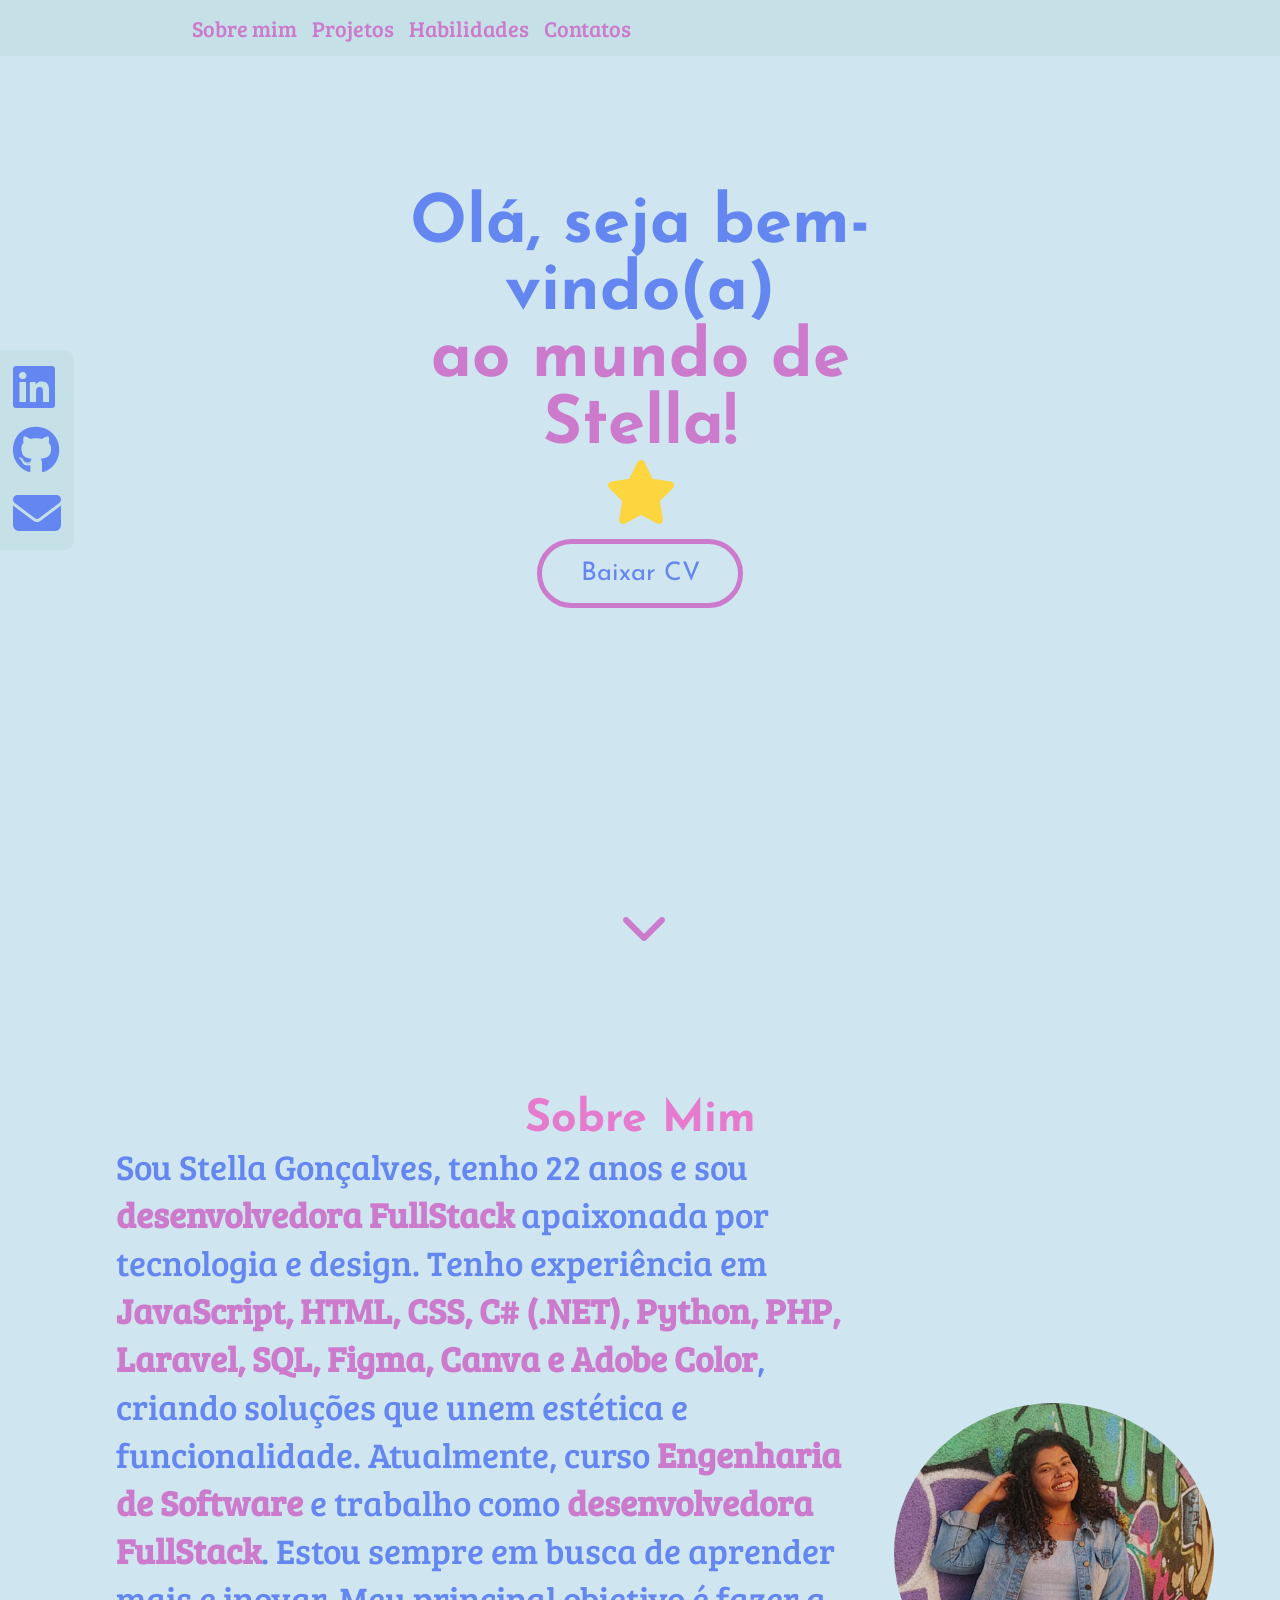
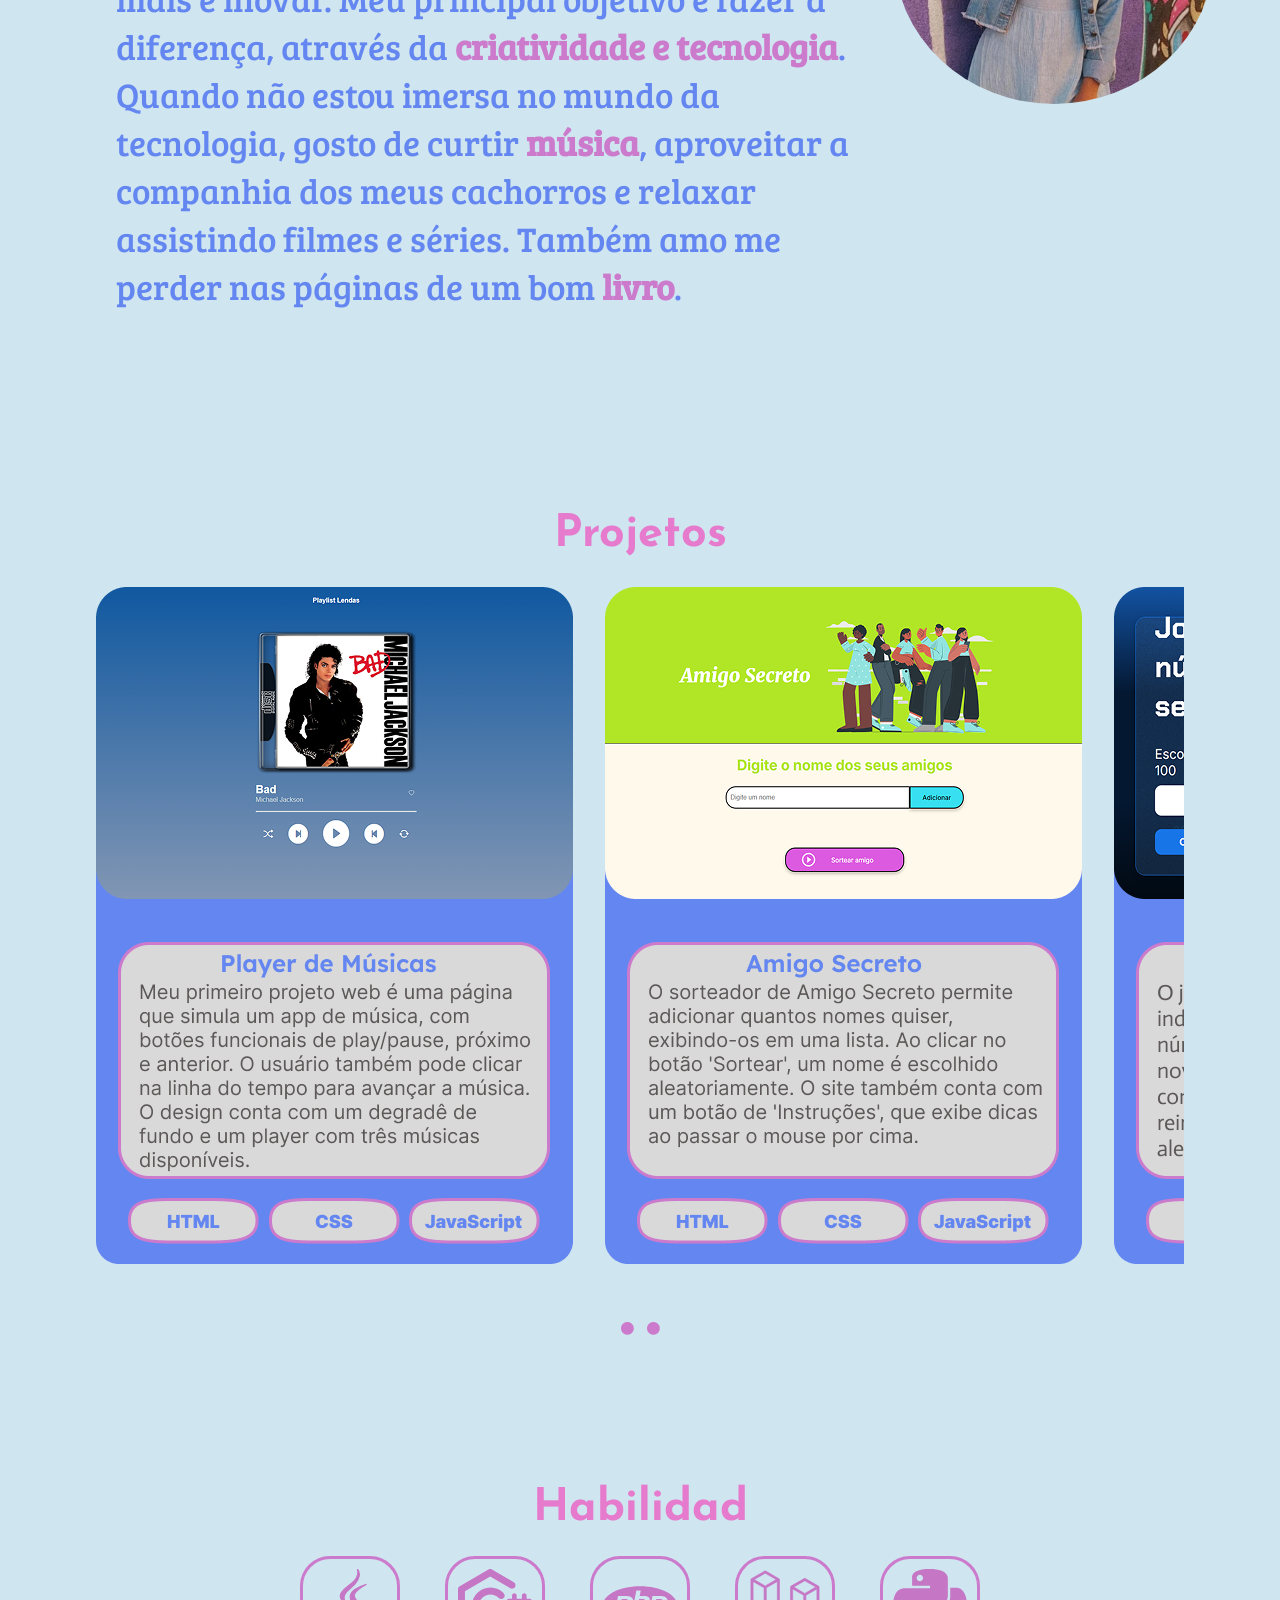
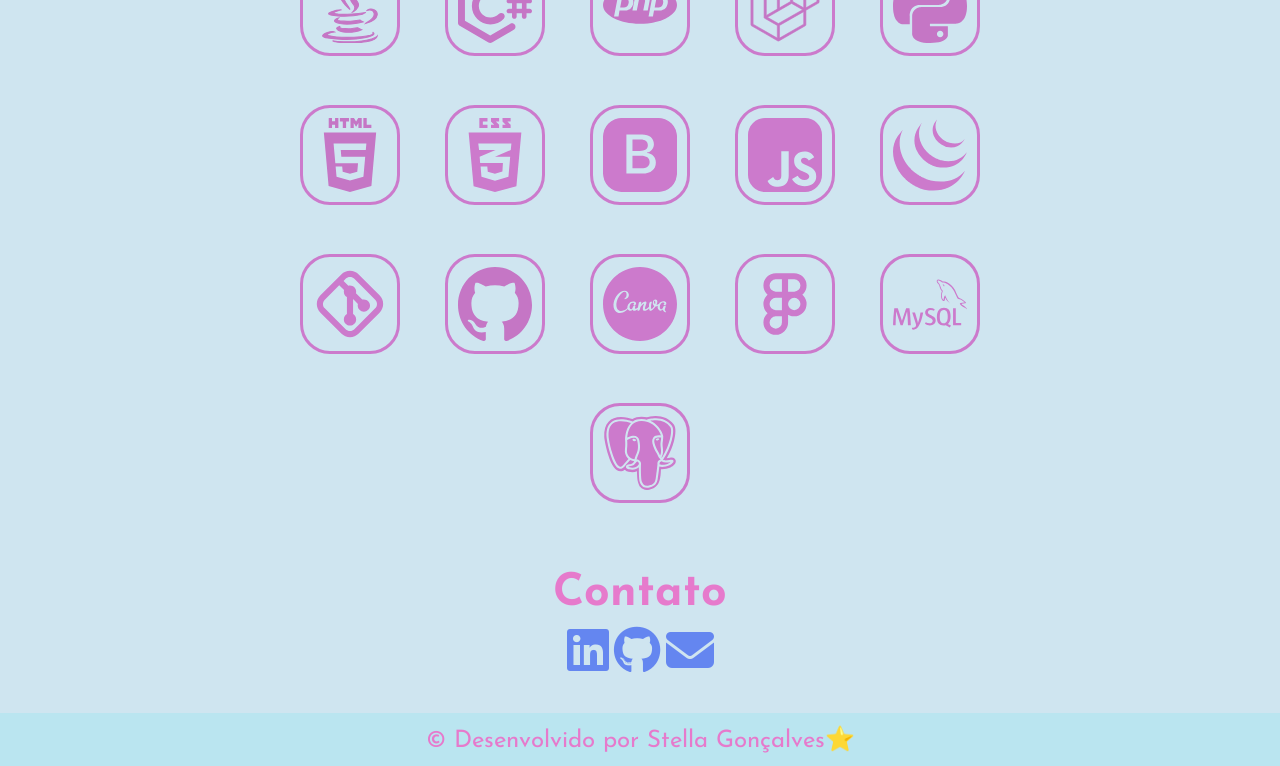
==== commit 28a01a55: "ajustei writer" ====
--- a/index.html
+++ b/index.html
@@ -46,10 +46,7 @@
        </section>
 
        <section id="sobre">
-        <div class="sobre-container">
-          <h2 id="texto-sobre" style="display: none;" class="apresentacao_links_sub sobre_mim">Sobre Mim</h2>
-          <h3 id="texto-sobre"></h3>
-        </div>
+        <h2 id="texto-sobre" style="display: none;" class="apresentacao_links_sub sobre_mim">Sobre Mim</h2>
         <div class="apresentacao_conteudo_flex">
           
             <p class="apresentacao_conteudo_texto">
@@ -67,10 +64,7 @@
     </section>
     
         <section id="projetos" >
-          <div class="projetos-container">
-            <h2 id="texto-projetos"  style="display: none;" class="apresentacao_links_sub projetos">Projetos</h2>
-            <h3 id="texto-projetos"></h3>
-          </div>
+          <h2 id="texto-projetos" style="display: none;" class="apresentacao_links_sub projetos">Projetos</h2>  
             <div class="conteiner-slider">
                 <div class="conteiner-imagens">
                     <!-- Div para imagens clicáveis -->
@@ -113,7 +107,6 @@
         <section id="habilidades">
             <div class="habilidades-container">
                 <h2 id="texto-habilidades"  style="display: none;" class="apresentacao_links_sub habilidades">Habilidades</h2>
-                <h3 id="texto-habilidades"></h3>
             </div>
             <div class="icons">
                 <div class="tooltip">
@@ -204,7 +197,6 @@
         <section id="contatos">
             <div class="contatos-container">
                 <h2 id="texto-contatos" style="display: none;" class="apresentacao_links_sub contatos">Contatos</h2>
-                <h3 id="texto-contatos"></h3>
                 <div class="apresentacao_links">
                     <div class="icones">
                         <button class="btn_redes_sociais">
--- a/styles/style.css
+++ b/styles/style.css
@@ -399,7 +399,6 @@
 
     .apresentacao_links_sub {
         margin-bottom: 40px;
-        display: block;
     }
 
     .conteiner-slider {
@@ -465,6 +464,9 @@
         bottom: 110%; /* aproxima a tooltip */
       }
 
+      .btn_redes_sociais{
+        margin-top: 1px;
+    }
       .rodape {
         padding: 1%;
         color: var(--cor-titulos);
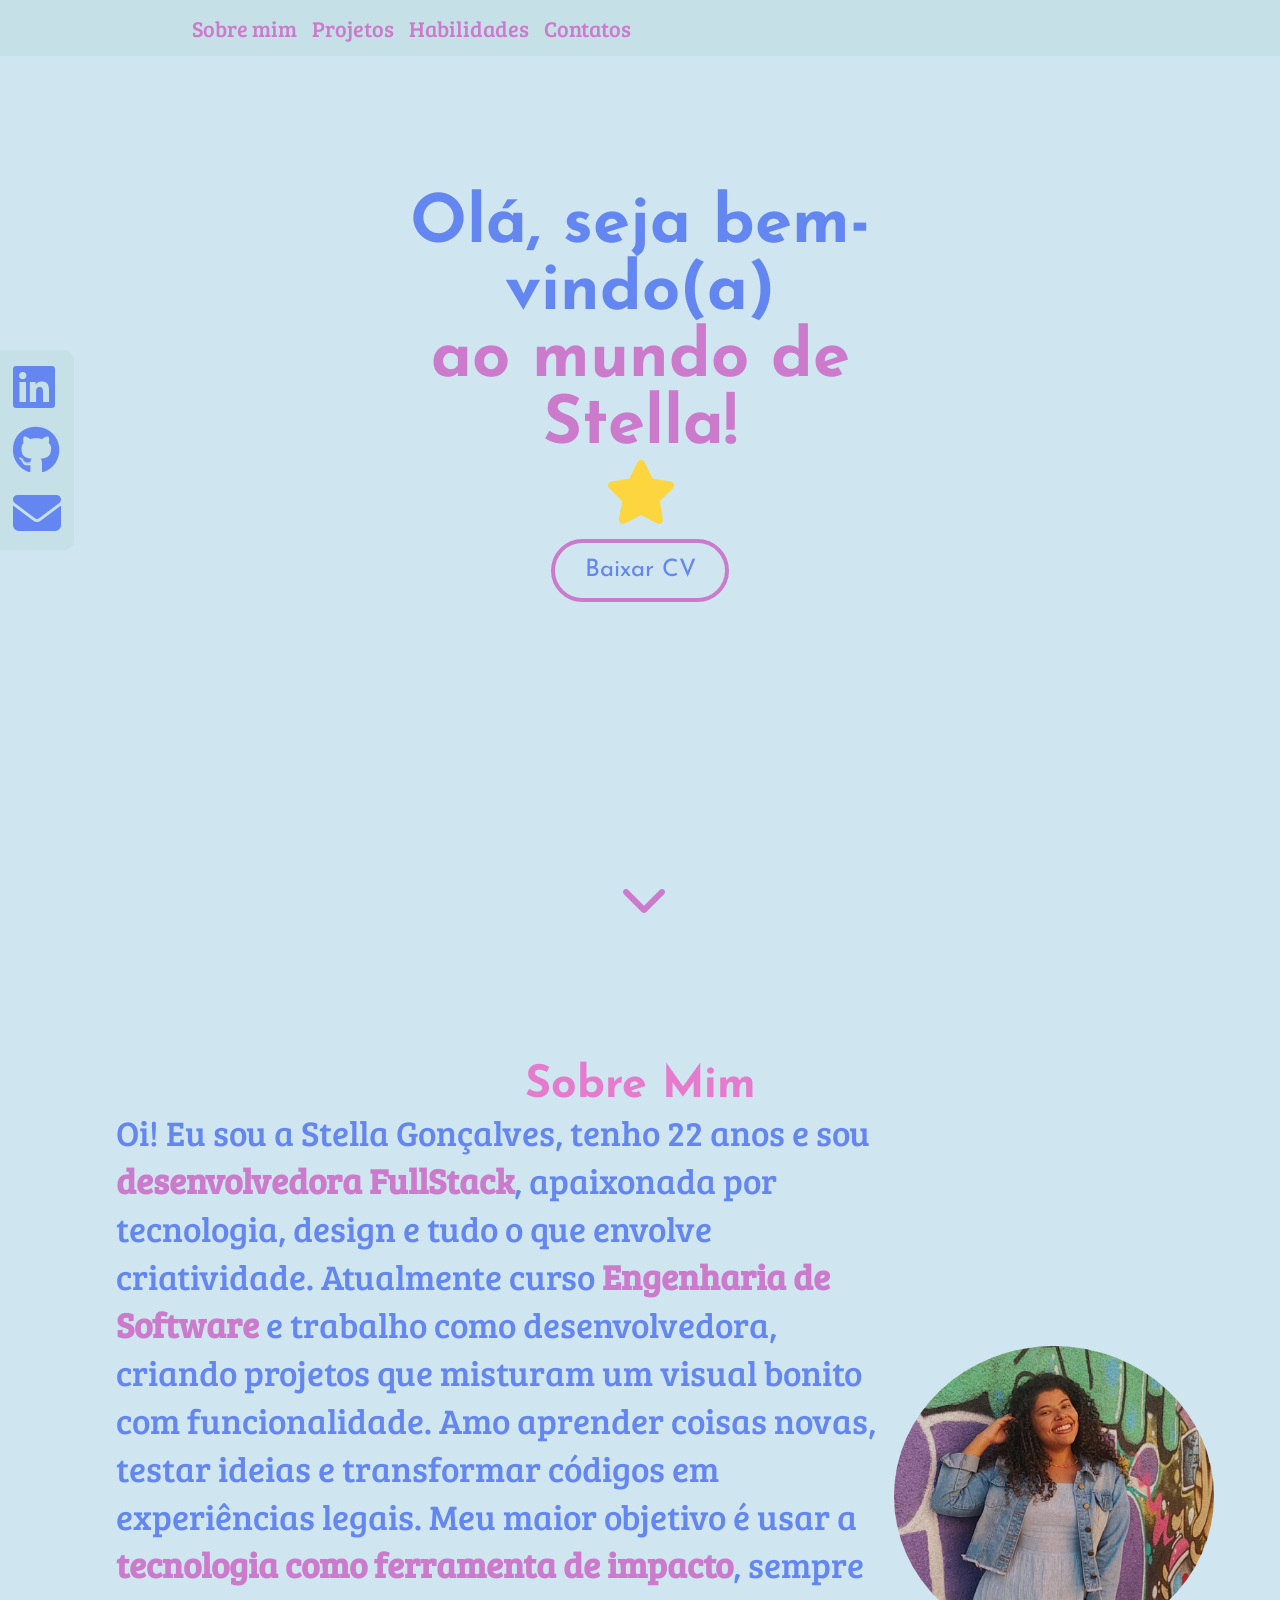
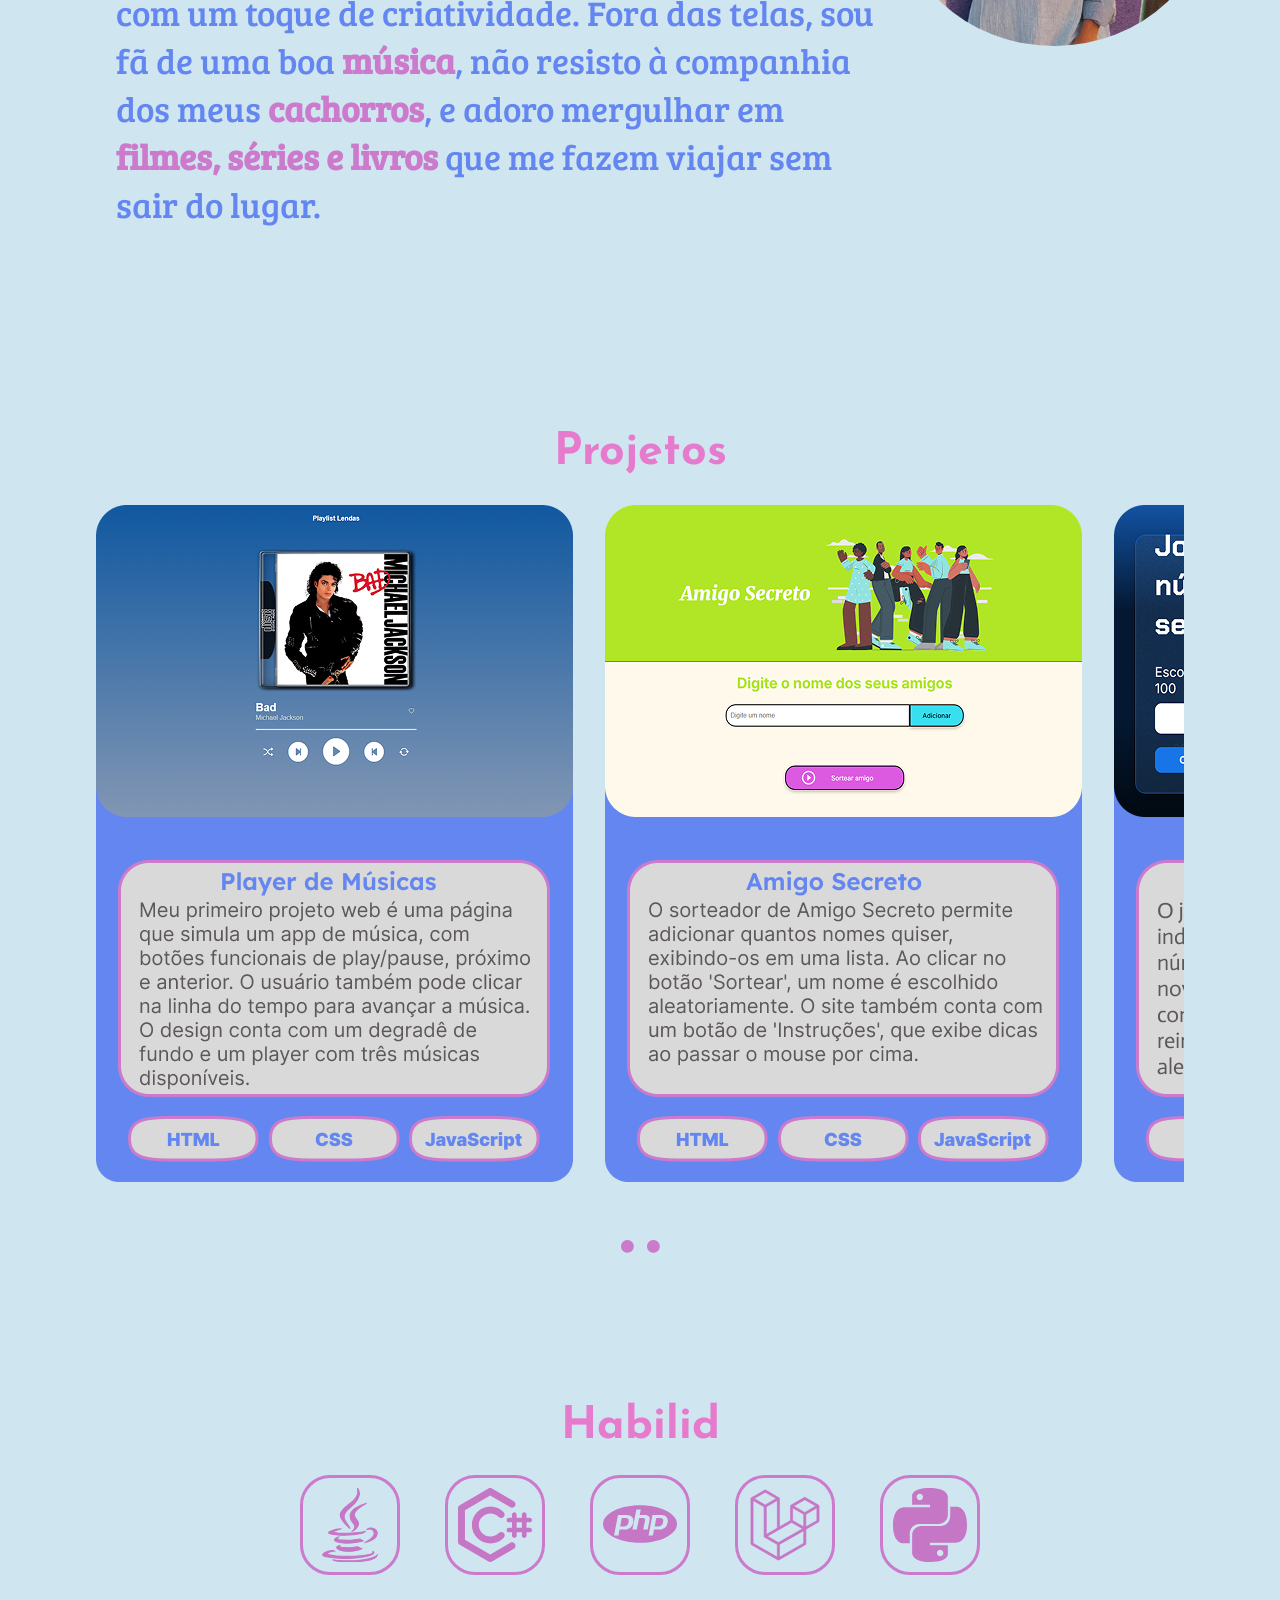
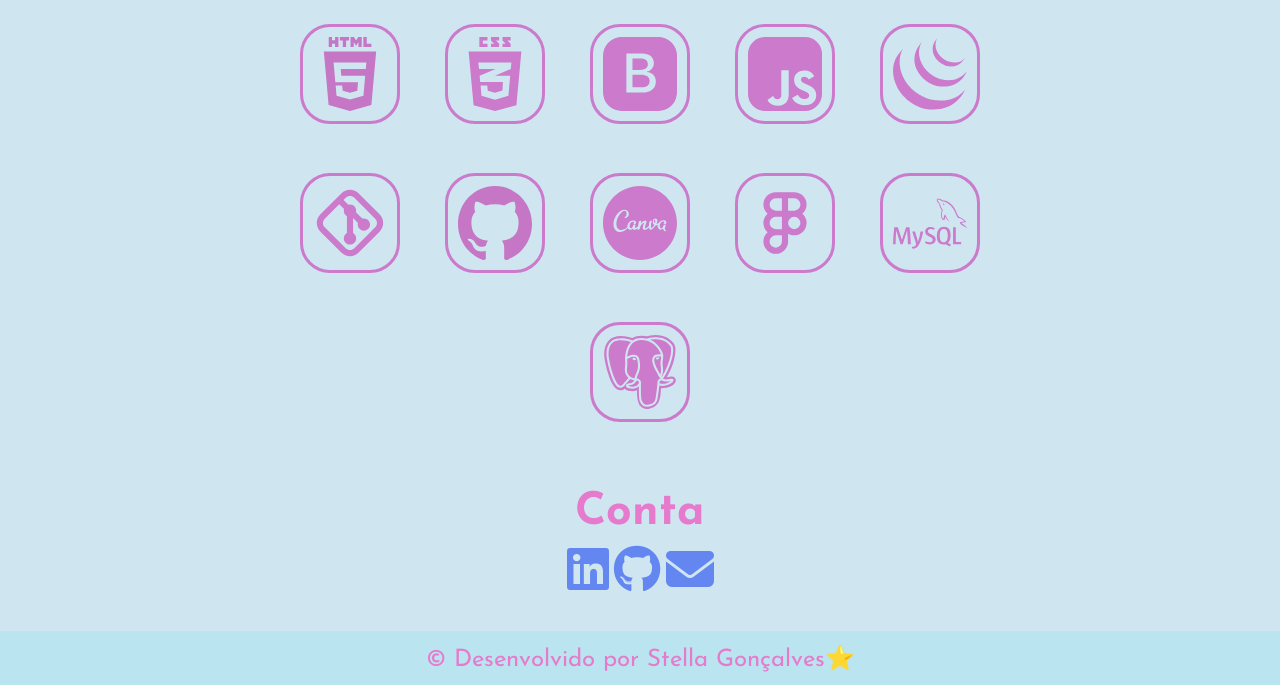
==== commit 3d93f05b: "feito" ====
--- a/index.html
+++ b/index.html
@@ -50,13 +50,12 @@
         <div class="apresentacao_conteudo_flex">
           
             <p class="apresentacao_conteudo_texto">
-                Sou Stella Gonçalves, tenho 22 anos e sou <strong class="titulo-destaque">desenvolvedora FullStack</strong> apaixonada por tecnologia e design. 
-                Tenho experiência em <strong class="titulo-destaque">JavaScript, HTML, CSS, C# (.NET), Python, PHP, Laravel, SQL, Figma, Canva e Adobe Color</strong>, 
-                criando soluções que unem estética e funcionalidade. Atualmente, curso <strong class="titulo-destaque">Engenharia de Software</strong> e trabalho como <strong class="titulo-destaque">desenvolvedora FullStack</strong>. Estou sempre em busca de 
-                aprender mais e inovar.
-                Meu principal objetivo é fazer a diferença, através da <strong class="titulo-destaque">criatividade e tecnologia</strong>.
-                Quando não estou imersa no mundo da tecnologia, gosto de curtir <strong class="titulo-destaque">música</strong>, aproveitar a companhia dos meus cachorros e relaxar assistindo filmes e séries. 
-                Também amo me perder nas páginas de um bom <strong class="titulo-destaque">livro</strong>. 
+              Oi! Eu sou a Stella Gonçalves, tenho 22 anos e sou <strong class="titulo-destaque">desenvolvedora FullStack</strong>, apaixonada por tecnologia, design e tudo o que envolve criatividade.
+              Atualmente curso <strong class="titulo-destaque">Engenharia de Software</strong> e trabalho como desenvolvedora, criando projetos que misturam um visual bonito com funcionalidade. 
+              Amo aprender coisas novas, testar ideias e transformar códigos em experiências legais.
+              Meu maior objetivo é usar a <strong class="titulo-destaque">tecnologia como ferramenta de impacto</strong>, sempre com um toque de criatividade.
+              Fora das telas, sou fã de uma boa <strong class="titulo-destaque">música</strong>, não resisto à companhia dos meus <strong class="titulo-destaque">cachorros</strong>, 
+              e adoro mergulhar em <strong class="titulo-destaque">filmes, séries e livros</strong> que me fazem viajar sem sair do lugar.
             </p>
 
             <img src="assets/eu.jpg" alt="Foto de uma mulher de 22 anos" class="imagem">
--- a/styles/style.css
+++ b/styles/style.css
@@ -46,7 +46,6 @@
 }
 
 .cabecalho {
-    padding: 1% 0% 0% 15%;
     position: fixed; /* Fixa o cabeçalho na tela */
     top: 0; /* Gruda no topo */
     left: 0; /* Alinha à esquerda */
@@ -187,12 +186,12 @@
     justify-content: center;
     align-items: center;
     gap: 10px;
-    width: 160%;
+    width: 150%;
     height: 40px;
     text-align: center;
     border-radius: 50px;
     border: 0.2em solid var(--cor-secundaria);
-    font-size: 1.6rem;
+    font-size: 1.5rem;
     padding: 23% 5% 23% 5%;
     text-decoration: none;
     color: var(--cor-terciaria);
@@ -374,7 +373,7 @@
 @media (max-width: 1200px) {
 
     .cabecalho {
-        padding: 1%;
+        padding: 2%;
     }
 
     .cabecalho_menu {
@@ -386,6 +385,17 @@
 
     .apresentacao_conteudo {
         margin: 50% 0 0 0;
+    }
+
+    .apresentacao_conteudo_titulo {
+        font-size: 3.18rem;
+    }
+
+    .apresentacao_conteudo_texto{
+        margin: 0 10px 120px 10px;
+        font-size: 1.90rem;
+
+
     }
 
     .apresentacao_conteudo_flex {
@@ -397,8 +407,14 @@
         border-radius: 50%;
     }
 
+    .apresentacao_links_link{
+        font-size: 1.3rem;
+        
+    }
+
     .apresentacao_links_sub {
         margin-bottom: 40px;
+        font-size: 2.2rem;
     }
 
     .conteiner-slider {
@@ -455,7 +471,7 @@
       }
     
       .tooltip img {
-        width: 80px; /* mesmo tamanho que acima */
+        width: 70px; /* mesmo tamanho que acima */
       }
     
       .tooltip-text {
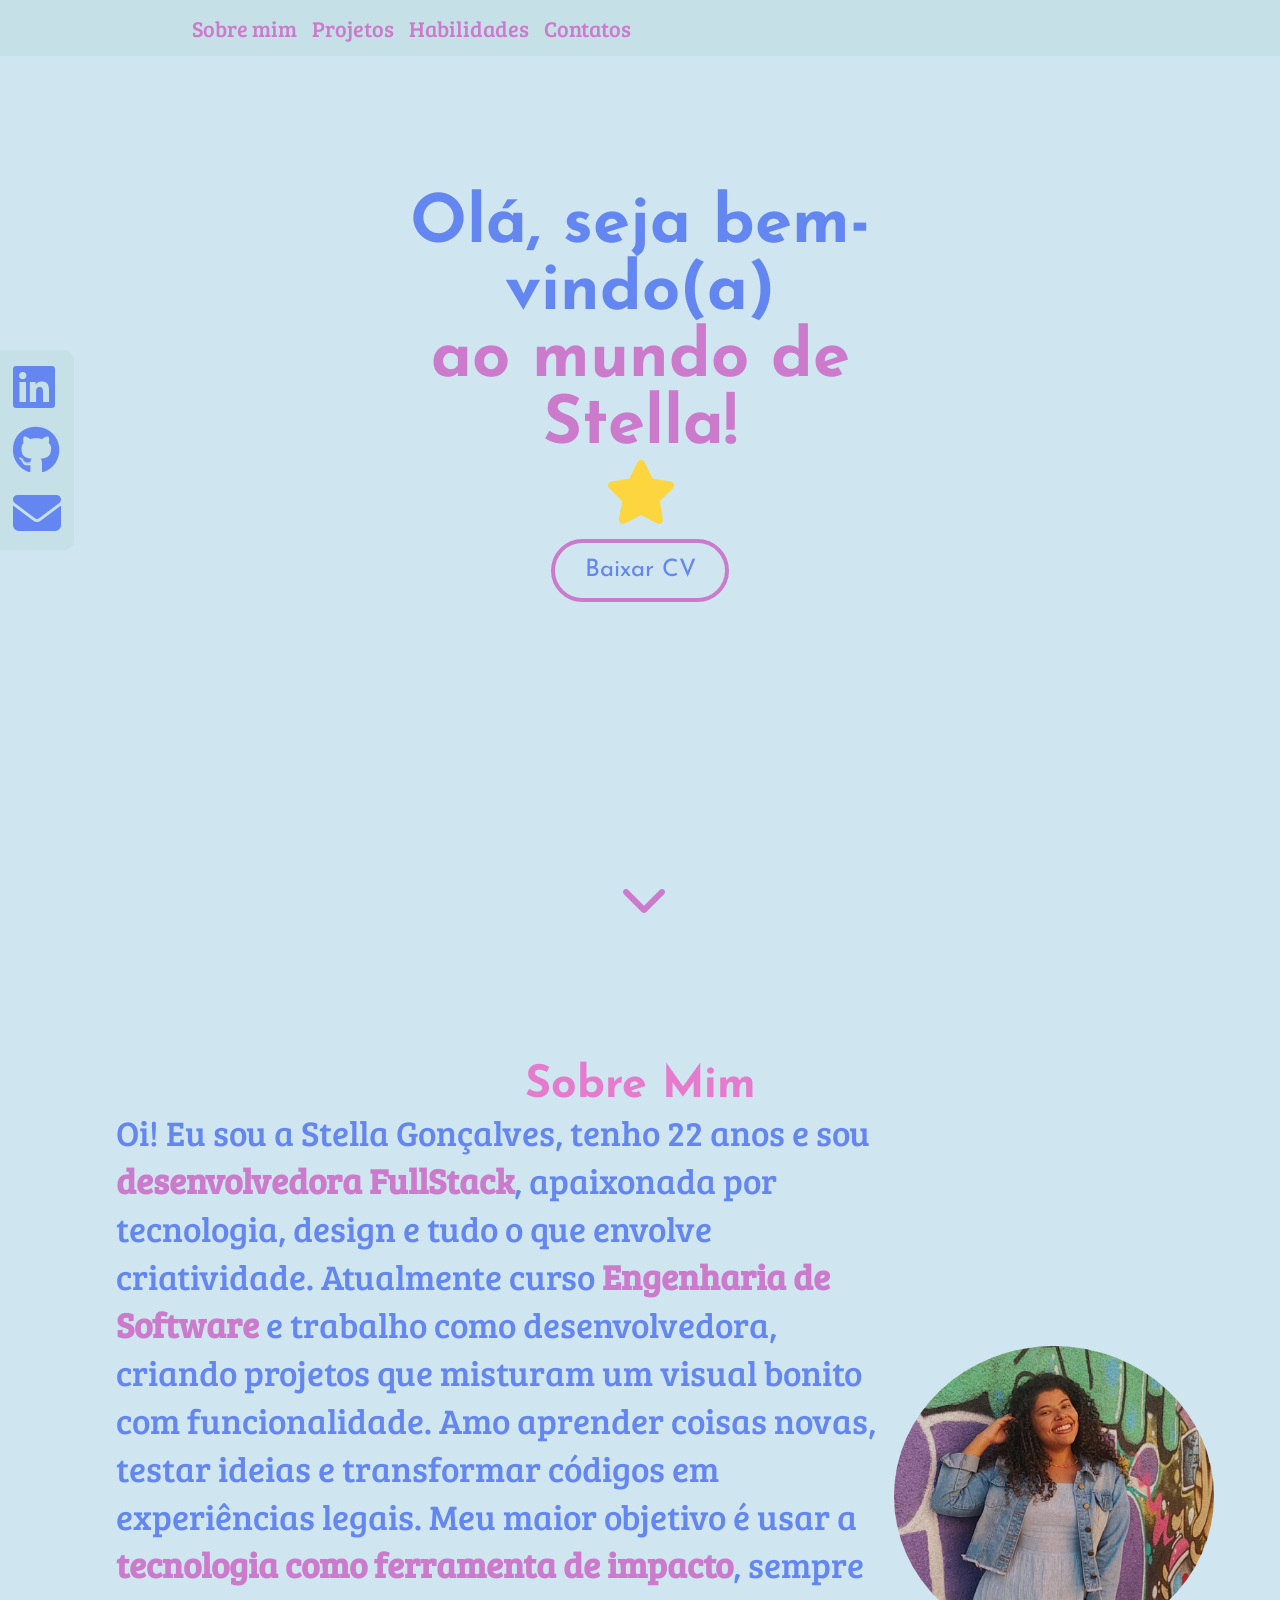
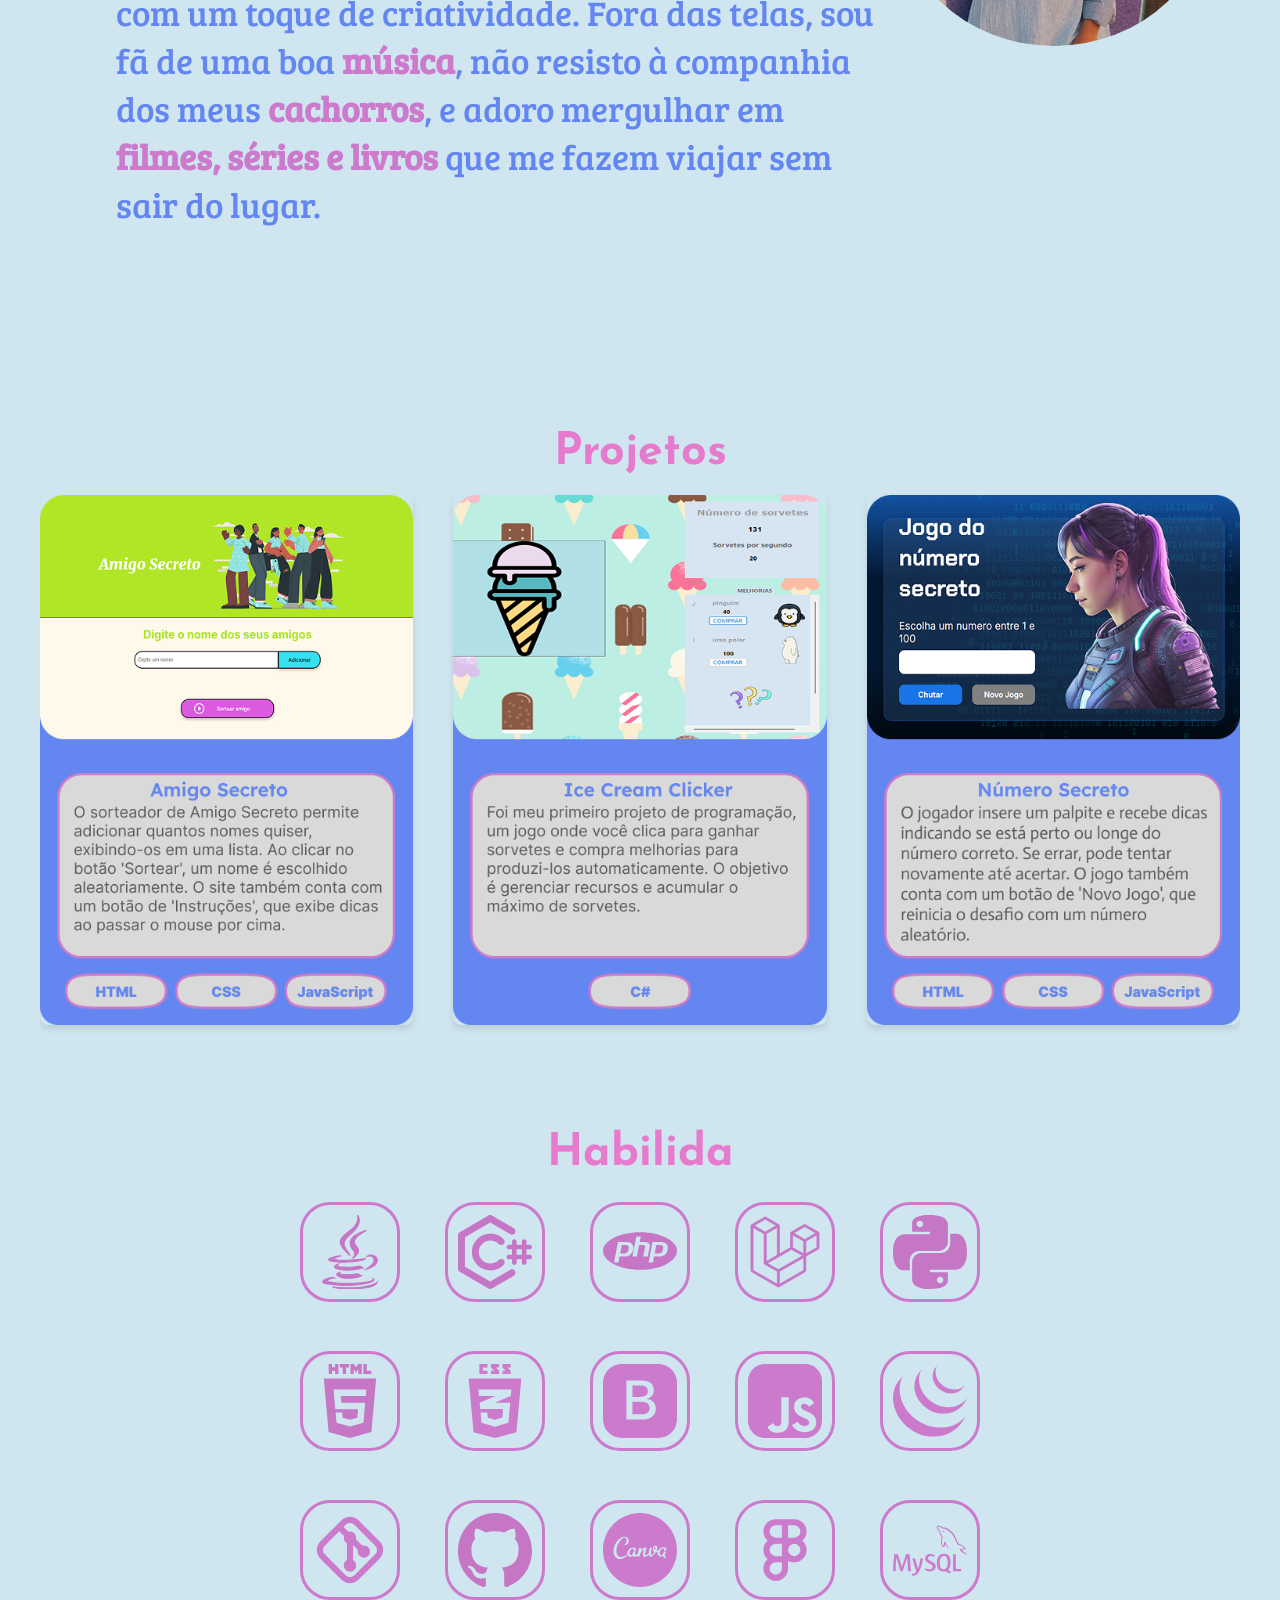
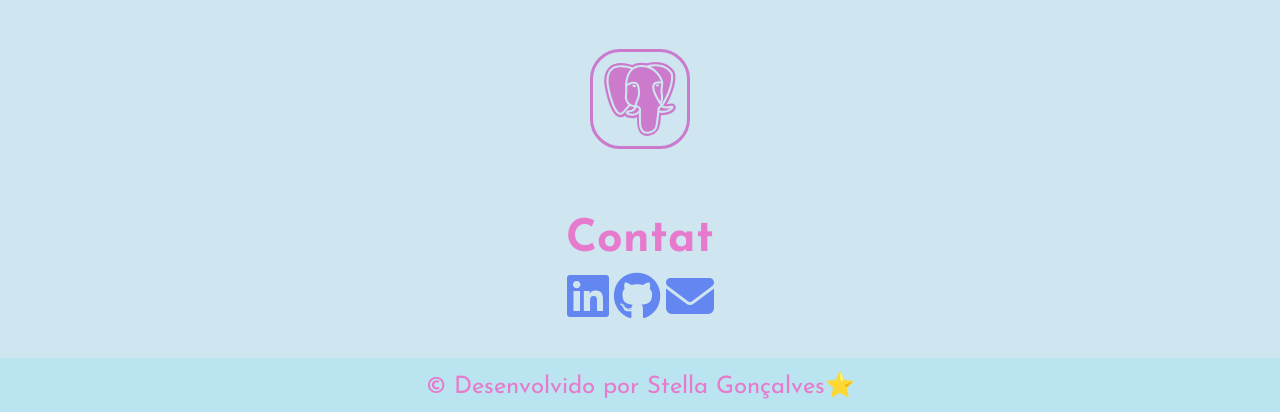
==== commit c8770986: "slide pronto(?)" ====
--- a/index.html
+++ b/index.html
@@ -1,6 +1,7 @@
 <!DOCTYPE html>
 <html lang="pt-br">
 <head>
+    <link rel="stylesheet" href="https://cdn.jsdelivr.net/npm/swiper@11/swiper-bundle.min.css"/>
     <meta charset="UTF-8">
     <meta name="viewport" content="width=device-width, initial-scale=1.0">
     <link rel="stylesheet" href="https://cdnjs.cloudflare.com/ajax/libs/font-awesome/6.5.1/css/all.min.css">
@@ -8,18 +9,17 @@
     <title>Portfólio Stella Gonçalves</title>
     <link rel="icon" href="data:image/svg+xml,<svg xmlns='http://www.w3.org/2000/svg' viewBox='0 0 512 512'><path fill='gold' d='M256 16l73 148 163 24-118 115 28 163-146-77-146 77 28-163L20 188l163-24z'/></svg>">
 </head>
-<body>
-   <header class="cabecalho">
+<body class="dark-mode">
+    <header class="cabecalho">
       <nav class="cabecalho_menu"> 
-         <a class="cabecalho_menu_link" href="#sobre">Sobre mim</a>
-         <a class="cabecalho_menu_link" href="#projetos">Projetos</a>
-         <a class="cabecalho_menu_link" href="#habilidades">Habilidades</a>
-         <a class="cabecalho_menu_link" href="#contatos">Contatos</a>
-         
+          <a class="cabecalho_menu_link" href="#sobre">Sobre mim</a>
+          <a class="cabecalho_menu_link" href="#projetos">Projetos</a>
+          <a class="cabecalho_menu_link" href="#habilidades">Habilidades</a>
+          <a class="cabecalho_menu_link" href="#contatos">Contatos</a>
+          
       </nav>
-   </header>
-   <div class="container">
-    <!-- Cabeçalho lateral com redes sociais -->
+    </header>
+    <div class="container">
     <aside class="sidebar">
         <a href="https://www.linkedin.com/in/stella-goncalves-mendonca/" target="_blank">
             <i class="fa-brands fa-linkedin icone"></i>
@@ -33,19 +33,19 @@
     </aside>
 
    <main class="apresentacao" id="inicio">
-       <section class="apresentacao_conteudo">
-          <h1 class="apresentacao_conteudo_titulo">Olá, seja bem-vindo(a) 
-            <br> 
-            <strong class="titulo-destaque">ao mundo de Stella! <br> <i class="fas fa-star star-icone"></i>
-          </strong>
-        </h1>
-          <div class="apresentacao_links">
-            <a class="apresentacao_links_link" href="assets/Currículo.pdf" target="_blank">Baixar CV</a>
-            <i class="fas fa-chevron-down btn_flecha"></i>
-          </div>
-       </section>
-
-       <section id="sobre">
+        <section class="apresentacao_conteudo">
+           <h1 class="apresentacao_conteudo_titulo">Olá, seja bem-vindo(a) 
+             <br> 
+             <strong class="titulo-destaque">ao mundo de Stella! <br> <i class="fas fa-star star-icone"></i>
+           </strong>
+         </h1>
+           <div class="apresentacao_links">
+             <a class="apresentacao_links_link" href="assets/Currículo.pdf" target="_blank">Baixar CV</a>
+             <i class="fas fa-chevron-down btn_flecha"></i>
+           </div>
+        </section>
+
+        <section id="sobre">
         <h2 id="texto-sobre" style="display: none;" class="apresentacao_links_sub sobre_mim">Sobre Mim</h2>
         <div class="apresentacao_conteudo_flex">
           
@@ -62,47 +62,56 @@
         </div>
     </section>
     
-        <section id="projetos" >
-          <h2 id="texto-projetos" style="display: none;" class="apresentacao_links_sub projetos">Projetos</h2>  
-            <div class="conteiner-slider">
-                <div class="conteiner-imagens">
-                    <!-- Div para imagens clicáveis -->
-                    <div class="imagens-clicaveis">
-                        <a href="https://stellag2003.github.io/PlayerMusicas/" target="_blank">
-                            <img src="assets/player_musica.png" alt="imagem player músicas" class="slider">
-                        </a>
-                        <a href="https://stellag2003.github.io/AmigoSecreto/" target="_blank">
-                            <img src="assets/amigo_secreto.png" alt="imagem sorteador de amigos" class="slider">
-                        </a>
-                        <a href="https://stellag2003.github.io/AdivinheONumeroSecreto/" target="_blank">
-                            <img src="assets/numero_secreto.png" alt="imagem jogo de adivinhar numeros" class="slider">
-                        </a>
-                        <a href="https://github.com/stellag2003/IceCreamClicker" target="_blank">
-                            <img src="assets/ice_cream_clicker.png" alt="imagem jogo" class="slider"> 
-                        </a>
-                        <a href="https://github.com/stellag2003/pi-serasa-streaming" target="_blank">
-                            <img src="assets/streaming.png" alt="imagem da tela de login de um streaming" class="slider">
-                        </a>
-
-                    </div>  
-                </div>
-                
-            </div>
-
-            </section>
+      <section id="projetos">
+          <h2 id="texto-projetos" style="display: none;" class="apresentacao_links_sub projetos">Projetos</h2> 
+          
+          <div class="projetos-container-wrapper"> <div class="swiper projetos-swiper">
+                  <div class="swiper-wrapper">
+                      <div class="swiper-slide">
+                          <a href="https://stellag2003.github.io/AmigoSecreto/" target="_blank">
+                              <img src="assets/amigo_secreto.png" alt="Amigo Secreto" class="swiper-img">
+                          </a>
+                      </div>
+                      
+                      <div class="swiper-slide">
+                          <a href="https://github.com/stellag2003/IceCreamClicker" target="_blank">
+                              <img src="assets/ice_cream_clicker.png" alt="Ice Cream Clicker" class="swiper-img">
+                          </a>
+                      </div>
+
+                      <div class="swiper-slide">
+                          <a href="https://stellag2003.github.io/AdivinheONumeroSecreto/" target="_blank">
+                              <img src="assets/numero_secreto.png" alt="Número Secreto" class="swiper-img">
+                          </a>
+                      </div>
+
+                      <div class="swiper-slide">
+                          <a href="https://stellag2003.github.io/PlayerMusicas/" target="_blank">
+                              <img src="assets/player_musica.png" alt="Player de Músicas" class="swiper-img">
+                          </a>
+                      </div>
+
+                      <div class="swiper-slide">
+                          <a href="https://github.com/stellag2003/pi-serasa-streaming" target="_blank">
+                              <img src="assets/streaming.png" alt="Streaming" class="swiper-img">
+                          </a>
+                      </div>
+
+                      <div class="swiper-slide">
+                          <a href="https://stellag2003.github.io/presente-para-o-amor-da-minha-vida/" target="_blank">
+                              <img src="assets/presente_namorados.png" alt="Presente" class="swiper-img">
+                          </a>
+                      </div>
+                      
+                  </div>
+              </div>
+              
+              <div class="swiper-button-prev"></div>
+              <div class="swiper-button-next"></div>
+          </div>
+      </section>
             
-               <div class="btn_bolhinhas">
-                <button class="btn-anterior">
-                    <i class="fas fa-circle"></i>
-                   </button>
-
-                   <button class="btn-proximo">
-                    <i class="fas fa-circle"></i>
-                </button>
-               </div>
-            </div>
-        </section>
-
+              
         <section id="habilidades">
             <div class="habilidades-container">
                 <h2 id="texto-habilidades"  style="display: none;" class="apresentacao_links_sub habilidades">Habilidades</h2>
@@ -178,7 +187,7 @@
                   <span class="tooltip-text">Figma</span> 
                 </div>
               
-               
+                
                 <div class="tooltip">
                   <img src="assets/mysql_icone.svg" alt="MySQL">
                   <span class="tooltip-text">MySQL</span> 
@@ -191,40 +200,39 @@
               </div>
               
             
-           
-         
-        <section id="contatos">
-            <div class="contatos-container">
-                <h2 id="texto-contatos" style="display: none;" class="apresentacao_links_sub contatos">Contatos</h2>
-                <div class="apresentacao_links">
-                    <div class="icones">
-                        <button class="btn_redes_sociais">
-                            <a href="https://www.linkedin.com/in/stella-goncalves-mendonca/" target="_blank">
-                                <i class="fa-brands fa-linkedin icone"></i>
-                            </a>
-                        </button>
-                        <button class="btn_redes_sociais"> 
-                            <a href="https://github.com/stellag2003" target="_blank">
-                                <i class="fa-brands fa-github icone"></i>
-                            </a>
-                        </button>
-                        <button class="btn_redes_sociais">
-                            <a href="https://mail.google.com/mail/?view=cm&to=stellagmendonca@gmail.com&subject=Contato&body=Olá, Stella. Podemos conversar?" target="_blank">
-                                <i class="fa-solid fa-envelope icone"></i>
-                            </a>
-                        </button>
+          
+            <section id="contatos">
+                <div class="contatos-container">
+                    <h2 id="texto-contatos" style="display: none;" class="apresentacao_links_sub contatos">Contatos</h2>
+                    <div class="apresentacao_links">
+                        <div class="icones">
+                            <button class="btn_redes_sociais">
+                                <a href="https://www.linkedin.com/in/stella-goncalves-mendonca/" target="_blank">
+                                    <i class="fa-brands fa-linkedin icone"></i>
+                                </a>
+                            </button>
+                            <button class="btn_redes_sociais"> 
+                                <a href="https://github.com/stellag2003" target="_blank">
+                                    <i class="fa-brands fa-github icone"></i>
+                                </a>
+                            </button>
+                            <button class="btn_redes_sociais">
+                                <a href="https://mail.google.com/mail/?view=cm&to=stellagmendonca@gmail.com&subject=Contato&body=Olá, Stella. Podemos conversar?" target="_blank">
+                                    <i class="fa-solid fa-envelope icone"></i>
+                                </a>
+                            </button>
+                        </div>
                     </div>
                 </div>
-            </div>
-        </section>
-        
-   
-   </main>
+            </section>
+        </main>
     
     <footer class="rodape">
         <p>© Desenvolvido por Stella Gonçalves⭐</p>
     </footer>
     
     <script src="script.js" defer></script>
+    <script src="https://cdn.jsdelivr.net/npm/swiper@11/swiper-bundle.min.js"></script>
+
 </body>
-</html>
+</html>
--- a/styles/style.css
+++ b/styles/style.css
@@ -9,9 +9,7 @@
 
     --fonte-principal: "Josefin Sans", sans-serif;
     --fonte-secundaria: "Bree Serif", serif;
-
-}
-
+}
 
 * {
     margin: 0;
@@ -26,9 +24,8 @@
     overflow-x: hidden;
 }
 
-/* Para navegadores WebKit (Chrome, Edge e Safari) */
 ::-webkit-scrollbar {
-    width: 5px; /* ou qualquer outro valor fixo */
+    width: 5px; 
 }
 
 ::-webkit-scrollbar-track {
@@ -36,23 +33,23 @@
 }
 
 ::-webkit-scrollbar-thumb {
-    background: var(--cor-secundaria); /* Cor do "botão" da barra */
+    background: var(--cor-secundaria); 
     border-radius: 30px; 
 }
 
 ::-webkit-scrollbar-thumb:hover {
     background-color:var(--cor-titulos);
-    border: 5px  /* Borda visível ao passar o mouse */
+    border: 5px; 
 }
 
 .cabecalho {
-    position: fixed; /* Fixa o cabeçalho na tela */
-    top: 0; /* Gruda no topo */
-    left: 0; /* Alinha à esquerda */
-    width: 100%; /* Ocupa toda a largura */
+    position: fixed; 
+    top: 0; 
+    left: 0; 
+    width: 100%; 
     background-color:var(--cor-cabecalho); 
-    padding: 1% 15%; /* Mantém o espaçamento */
-    z-index: 1000; /* Garante que fique acima dos outros elementos */
+    padding: 1% 15%; 
+    z-index: 1000; 
 }
 
 .cabecalho_menu {
@@ -72,16 +69,16 @@
 }
 
 .sidebar {
-    position: fixed; /* Fixa a barra na tela */
-    left: 0; /* Alinha na lateral esquerda */
-    top: 50%; /* Posiciona no meio da tela */
-    transform: translateY(-50%); /* Ajusta a posição vertical */
-    display: flex;
-    flex-direction: column; /* Deixa os ícones na vertical */
-    gap: 15px; /* Espaço entre os ícones */
+    position: fixed; 
+    left: 0; 
+    top: 50%; 
+    transform: translateY(-50%);
+    display: flex;
+    flex-direction: column; 
+    gap: 15px; 
     background-color: var(--cor-cabecalho);
     padding: 1%;
-    border-radius: 0 10px 10px 0; /* Borda arredondada só do lado direito */
+    border-radius: 0 10px 10px 0; 
 }
 
 .sidebar a {
@@ -92,23 +89,23 @@
 
 .icone{
     font-size: 3rem;
-    color:var(--cor-terciaria);   
- }
+    color:var(--cor-terciaria);  
+}
  
- .icone:hover{
-     color:var(--cor-titulos);
- }
+.icone:hover{
+    color:var(--cor-titulos);
+}
 
 .titulo-destaque {
     color: var(--cor-secundaria);
 }
 
 .apresentacao {
-    width: 100%; /* Garante que ocupe toda a largura */
+    width: 100%; 
     display: flex;
     flex-direction: column;
     align-items: center;
-    justify-content: center; /* Centraliza tudo verticalmente */
+    justify-content: center; 
     text-align: center;
     gap: 82px;
 }
@@ -118,7 +115,7 @@
     width: 50%;
     display: flex;
     flex-direction: column;
-    justify-content: center; /* Garante que os elementos fiquem no centro */
+    justify-content: center; 
     align-items: center;
     gap: 6px;
 }
@@ -126,7 +123,7 @@
 .apresentacao_conteudo_titulo {
     font-size: 4.18rem;
     font-family: var(--fonte-principal);
-    padding: 0 9%; /* Reduzi o padding vertical para evitar empurrar o botão */
+    padding: 0 9%; 
     text-align: center;
 }
 
@@ -137,14 +134,12 @@
 }
 
 
-/* Aplica a animação ao ícone da seta */
 .btn_flecha {
     margin: 220% 0 50% 0;
-    animation: pular 1s infinite; /* Repete a animação infinitamente */
-    margin-left: 8px; /* Espaçamento entre o texto e o ícone */
-    font-size: 3rem; /* Tamanho do ícone */
+    animation: pular 1s infinite; 
+    margin-left: 8px; 
+    font-size: 3rem; 
     color: var(--cor-secundaria);
-
 }
 
 .apresentacao_links_sub {
@@ -162,15 +157,14 @@
 
 .apresentacao_conteudo_flex {
     display: flex;
-    align-items: center; /* Alinha verticalmente */
-    justify-content: center; /* Distribui os elementos */
+    align-items: center; 
+    justify-content: center; 
 }
 
 .imagem {
     width: 25%;
     border-radius: 50%;
     margin-bottom: 5% ;
-
 }
 
 .apresentacao_links {
@@ -201,84 +195,89 @@
 
 .apresentacao_links_link:hover {
     background-color: var(--cor-secundaria);
-   
-}
-
+}
 
 h1 {
     font-weight: bold;
 }
 
-/* Estilo geral para o container */
-.conteiner-slider {
-    width: 85%;
-    max-width: 100%;
-    overflow: hidden; /* Esconde as imagens que saem do container */
-    margin: 0 auto;
-    position: relative;
-    top: 30px;
-}
-
-.imagens-clicaveis {
-    display: flex;
-    gap:0.4%;
-    width: calc((930% - 200%));
-}
-
-.imagens-clicaveis img{
-    flex-shrink: 0;
-    max-width: 100%;
-    object-fit: cover;
-}
-
-/* Aumenta apenas as imagens clicáveis */
-a img {
-    display: block;
-    border-radius: 8px; /* Borda arredondada (opcional) */
-}
-
-/* Efeito de hover */
-a:hover img {
-    transform: scale(1.1); /* Aumenta ligeiramente ao passar o mouse */
-}
-
-.slider{
-    transition: transform 0.8s ease-in-out;
-}
-
-.slider:hover {
-    transform: scale(0.9);
-    
-}
-
-.on{
-    opacity: 1;
-
-}
-
-.btn-proximo, .btn-anterior{
-    font-size: 0.8rem;
-    border: none;
-    background-color: transparent;
-    color: var(--cor-secundaria);
-    margin-top: 5px;
-}
-
-.btn-proximo:hover, .btn-anterior:hover {
-    color: var(--cor-titulos);
+.projetos-container-wrapper {
+    position: relative; 
+    max-width: 1200px; 
+    margin: 0 auto; 
+    display: flex; 
+    align-items: center; 
+    justify-content: center; 
+}
+
+.projetos-swiper {
+    width: 300%; 
+    padding: 20px 0;
+   
+}
+
+.swiper-slide {
+  width: calc(100% / 3 - 20px); 
+  margin-right: 10px;
+  flex-shrink: 0;
+  height: auto;
+  transition: transform 0.5s ease;
+
+}
+
+.swiper-slide:hover {
+  transform: scale(0.95); 
+}
+
+.swiper-img {
+  width: 100%;
+  max-height: 600px;
+  object-fit: cover;
+  border-radius: 8px;
+  box-shadow: 0 4px 6px rgba(0,0,0,0.1);
+
+}
+
+.swiper-button-next,
+.swiper-button-prev {
+    width: 50px; 
+    height: 50px; 
+    background: rgba(255, 255, 255, 0.9); /* Um pouco mais sólido */
+    border-radius: 50%;
+    color: var(--cor-terciaria);
+    transition: all 0.3s ease;
+    position: absolute; 
+    top: 50%;
+    transform: translateY(-50%);
+    z-index: 10;
     cursor: pointer;
-   
-}
- 
-
-.btn_bolhinhas{
-    display: flex;
-    justify-content: center; /* Centraliza os botões horizontalmente */
-    gap: 13px; /* Espaço entre os botões */
-    margin-bottom:150px;
-}
-
-.contatos-container,.habilidades-container, .projetos-container, .sobre-container {
+    display: flex;
+    justify-content: center;
+    align-items: center;
+    box-shadow: 0 2px 5px rgba(0,0,0,0.2); 
+}
+
+.swiper-button-prev {
+    left: -110px; 
+}
+
+.swiper-button-next {
+    right: -110px; 
+}
+
+.swiper-button-next:after,
+.swiper-button-prev:after {
+    font-size: 25px;
+    font-weight: bold;
+}
+
+.swiper-button-next:hover,
+.swiper-button-prev:hover {
+    background-color: var(--cor-secundaria);
+    color: white;
+}
+
+.contatos-container, .habilidades-container {
     display: flex;
     flex-direction: column;
     align-items: center;
@@ -309,20 +308,20 @@
     gap: 45px;
     flex-wrap: wrap;
     margin: 2% 20% 5% 20%;
-   
+    
 }
 
 .tooltip {
     position: relative;
     display: inline-block;
     cursor: pointer;
-  }
-  
-  .tooltip img {
+}
+ 
+.tooltip img {
     width:100px;
-  }
-  
-  .tooltip-text {
+}
+ 
+.tooltip-text {
     visibility: hidden;
     background-color: var(--cor-terciaria);
     color: #fff;
@@ -338,27 +337,25 @@
     opacity: 0;
     transition: opacity 0.3s ease;
     z-index: 1;
-  }
-  
-  .tooltip:hover .tooltip-text {
+}
+ 
+.tooltip:hover .tooltip-text {
     visibility: visible;
     opacity: 1;
-  }
-
-
-/* Animação seta */
+}
+
+
 @keyframes pular {
     0% {
-        transform: translateY(0); /* Posição inicial */
+        transform: translateY(0); 
     }
     50% {
-        transform: translateY(-10px); /* Move a flecha para cima */
+        transform: translateY(-10px); 
     }
     100% {
-        transform: translateY(0); /* Volta à posição inicial */
-    }
-}
-
+        transform: translateY(0);
+    }
+}
 
 .rodape {
     padding: 1%;
@@ -370,6 +367,7 @@
     margin-top: 3%;
 }
 
+
 @media (max-width: 1200px) {
 
     .cabecalho {
@@ -394,8 +392,6 @@
     .apresentacao_conteudo_texto{
         margin: 0 10px 120px 10px;
         font-size: 1.90rem;
-
-
     }
 
     .apresentacao_conteudo_flex {
@@ -409,81 +405,42 @@
 
     .apresentacao_links_link{
         font-size: 1.3rem;
-        
     }
 
     .apresentacao_links_sub {
         margin-bottom: 40px;
         font-size: 2.2rem;
     }
-
-    .conteiner-slider {
-        width: 90%; /* Garante um bom ajuste em telas menores */
-        max-width: 1200px;
-        margin: 0 auto;
-        position: relative;
-        top: 30px;
-        overflow: hidden; /* Evita que a imagem ultrapasse os limites */
-        display: flex;
-        justify-content: center;
-        align-items: center;
-    }
-    
-    .imagens-clicaveis {
-        display: flex;
-        flex-wrap: wrap; /* Permite que as imagens se ajustem corretamente */
-        justify-content: center; /* Centraliza as imagens */
-        align-items: center; /* Mantém alinhado verticalmente */
-        width: 100%; /* Garante que o contêiner ocupe toda a largura disponível */
-    }
-    
-    .imagens-clicaveis img {
-        width: auto; /* Evita distorção */
-        max-width: 100%; /* Ajusta dentro do contêiner */
-        height: auto; /* Mantém a proporção original */
-        display: block; /* Remove espaços extras abaixo da imagem */
-        object-fit: contain; /* Garante que a imagem inteira seja visível sem cortes */
-        margin-bottom: 10%;
-    }
-    
-    /* Efeito de hover nas imagens clicáveis */
-    a:hover img {
-        transform: scale(1.1);
-    }
-
-    .btn-anterior, .btn-proximo {
-        display: none;
-    }
-
+    
     .sidebar{
-        display: none;
+        display: none; /* Oculta a sidebar em telas menores */
     }
 
     .icons {
         gap: 30px;
         margin: 2% 10% 20% 10%; /* margem mais enxuta */
-      }
-    
-      .icons img {
+    }
+    
+    .icons img {
         width: 80px; /* reduz um pouco o tamanho do ícone */
         padding: 8px;
         border: 0.18em solid var(--cor-secundaria);
-      }
-    
-      .tooltip img {
+    }
+    
+    .tooltip img {
         width: 70px; /* mesmo tamanho que acima */
-      }
-    
-      .tooltip-text {
+    }
+    
+    .tooltip-text {
         font-size: 13px;
         padding: 5px 8px;
         bottom: 110%; /* aproxima a tooltip */
-      }
-
-      .btn_redes_sociais{
+    }
+
+    .btn_redes_sociais{
         margin-top: 1px;
     }
-      .rodape {
+    .rodape {
         padding: 1%;
         color: var(--cor-titulos);
         background-color: #BAE5F0;
@@ -492,8 +449,122 @@
         font-size: 1.5rem;
         margin-top: 10%;
     }
-    
-
-}
-
-
+
+     .projetos-container-wrapper {
+        flex-direction: column;
+        padding: 0 10px;
+    }
+    
+    .projetos-swiper {
+        width: 100%;
+        margin-bottom: 20px;
+    }
+    
+    .swiper-button-next, 
+    .swiper-button-prev {
+        position: static;
+        margin: 10px auto;
+        width: 45px;
+        height: 45px;
+    }
+}
+
+@media (max-width: 768px) {
+    .apresentacao_conteudo {
+        width: 90%; /* Ocupa mais largura em telas menores */
+        margin-top: 30%; /* Ajuste a margem superior se necessário */
+    }
+
+    .apresentacao_conteudo_titulo {
+        font-size: 2.5rem; /* Menor em telas pequenas */
+    }
+
+    .apresentacao_conteudo_texto {
+        font-size: 1.5rem;
+        margin: 0 5% 80px 5%; /* Ajuste de margem */
+        width: 90%;
+    }
+
+    .imagem {
+        width: 80%; /* Aumenta a imagem em telas menores */
+    }
+
+    .apresentacao_links_link {
+        width: 80%; /* Botão de CV mais largo */
+        padding: 15% 5% 15% 5%; /* Ajuste de padding para o botão de CV */
+    }
+
+    .icons {
+        gap: 20px;
+        margin: 5% 5% 20% 5%;
+    }
+
+    .icons img {
+        width: 60px; /* Ícones ainda menores */
+        padding: 5px;
+    }
+
+    .tooltip img {
+        width: 50px;
+    }
+
+    .tooltip-text {
+        font-size: 11px;
+        padding: 4px 6px;
+    }
+
+    .projetos-container-wrapper {
+        padding: 0 5px; /* Reduz um pouco o padding em telas ainda menores */
+    }
+
+    .projetos-swiper {
+        overflow: visible !important;
+        height: auto !important;
+    }
+    
+    .swiper-wrapper {
+        flex-direction: column !important;
+        transform: none !important;
+        width: 100% !important;
+        height: auto !important;
+        gap: 20px;
+    }
+    
+    .swiper-slide {
+        width: 100% !important;
+        height: auto !important;
+    }
+    
+    .swiper-button-next,
+    .swiper-button-prev {
+        display: none !important;
+    }
+}
+
+@media (max-width: 480px) {
+    .apresentacao_conteudo_titulo {
+        font-size: 2rem;
+    }
+    .apresentacao_conteudo_texto {
+        font-size: 1.2rem;
+        margin-bottom: 50px;
+    }
+
+     .projetos-container-wrapper {
+        padding: 0 5px;
+    }
+
+   .projetos-swiper {
+        padding: 5px 0;
+    }
+    
+    .swiper-button-next, 
+    .swiper-button-prev {
+        width: 30px;
+        height: 30px;
+    }
+    
+    .swiper-slide {
+        width: 90%; 
+    }
+}
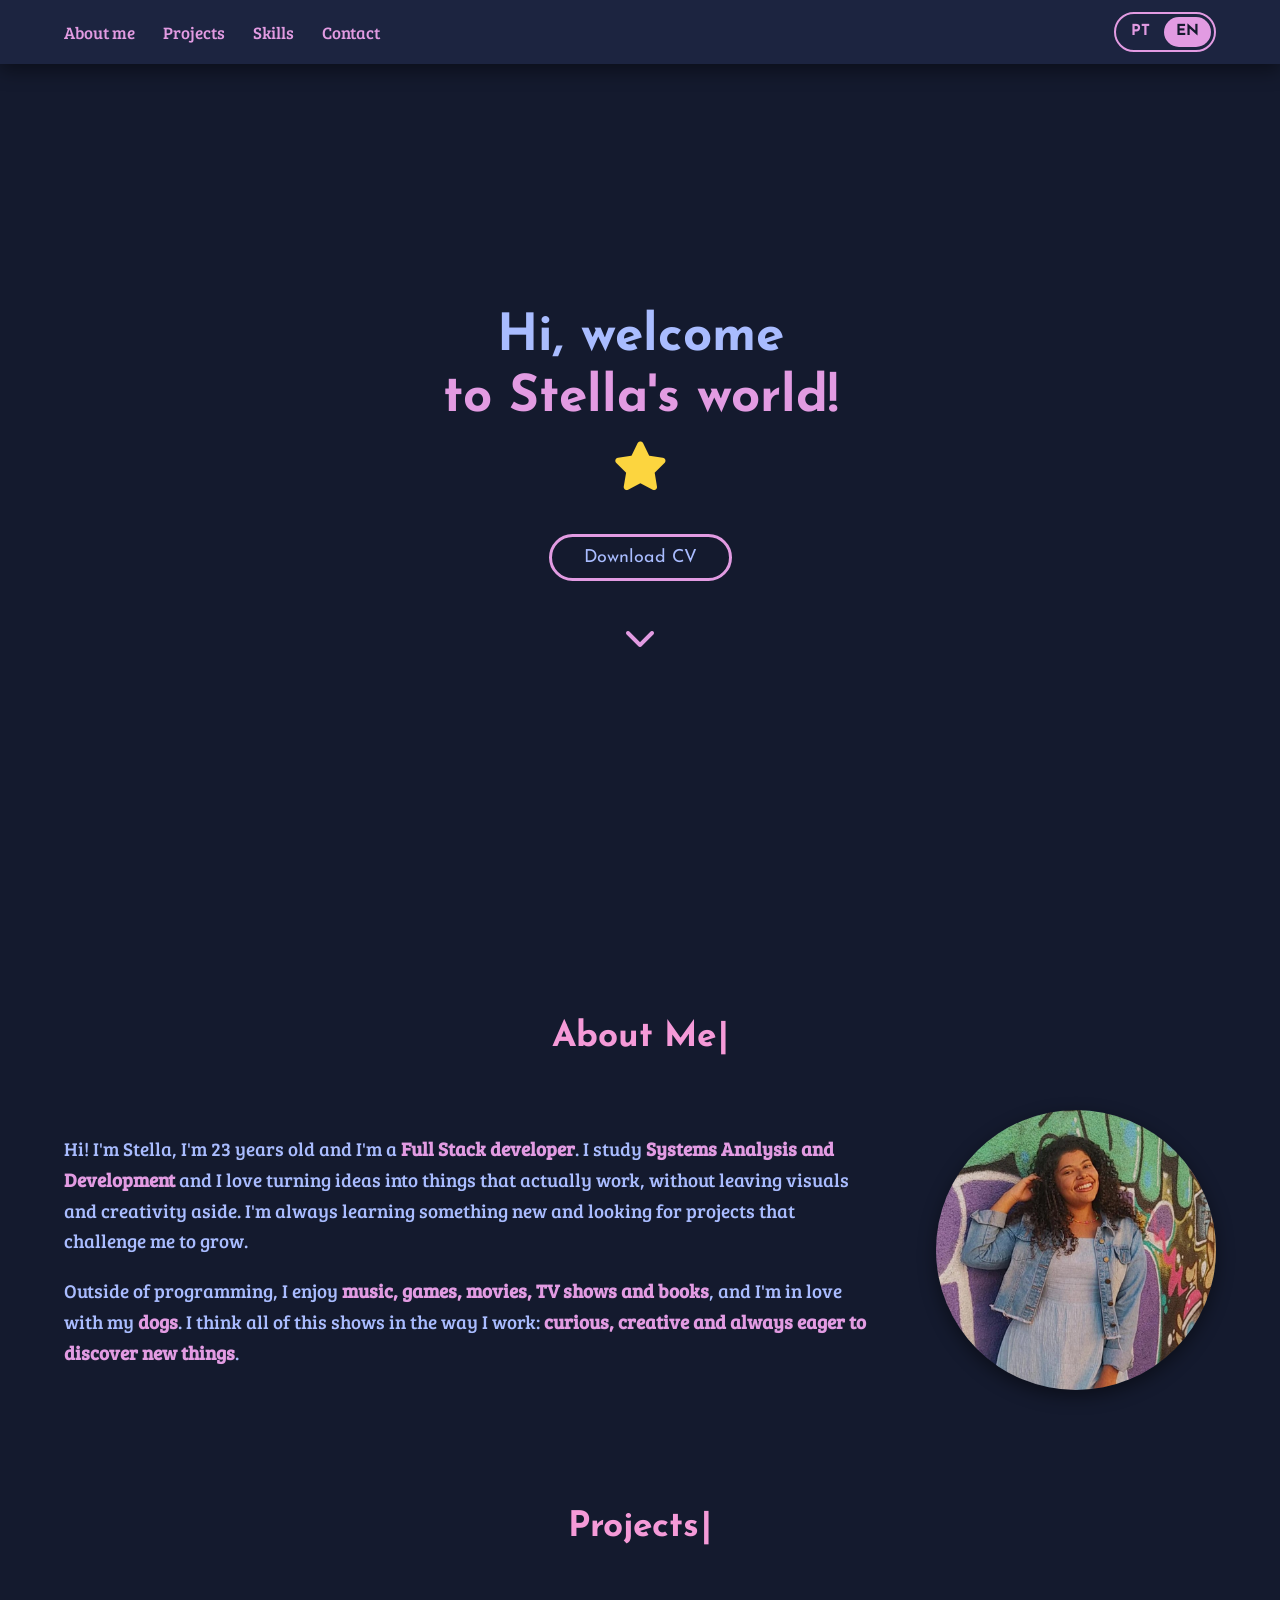
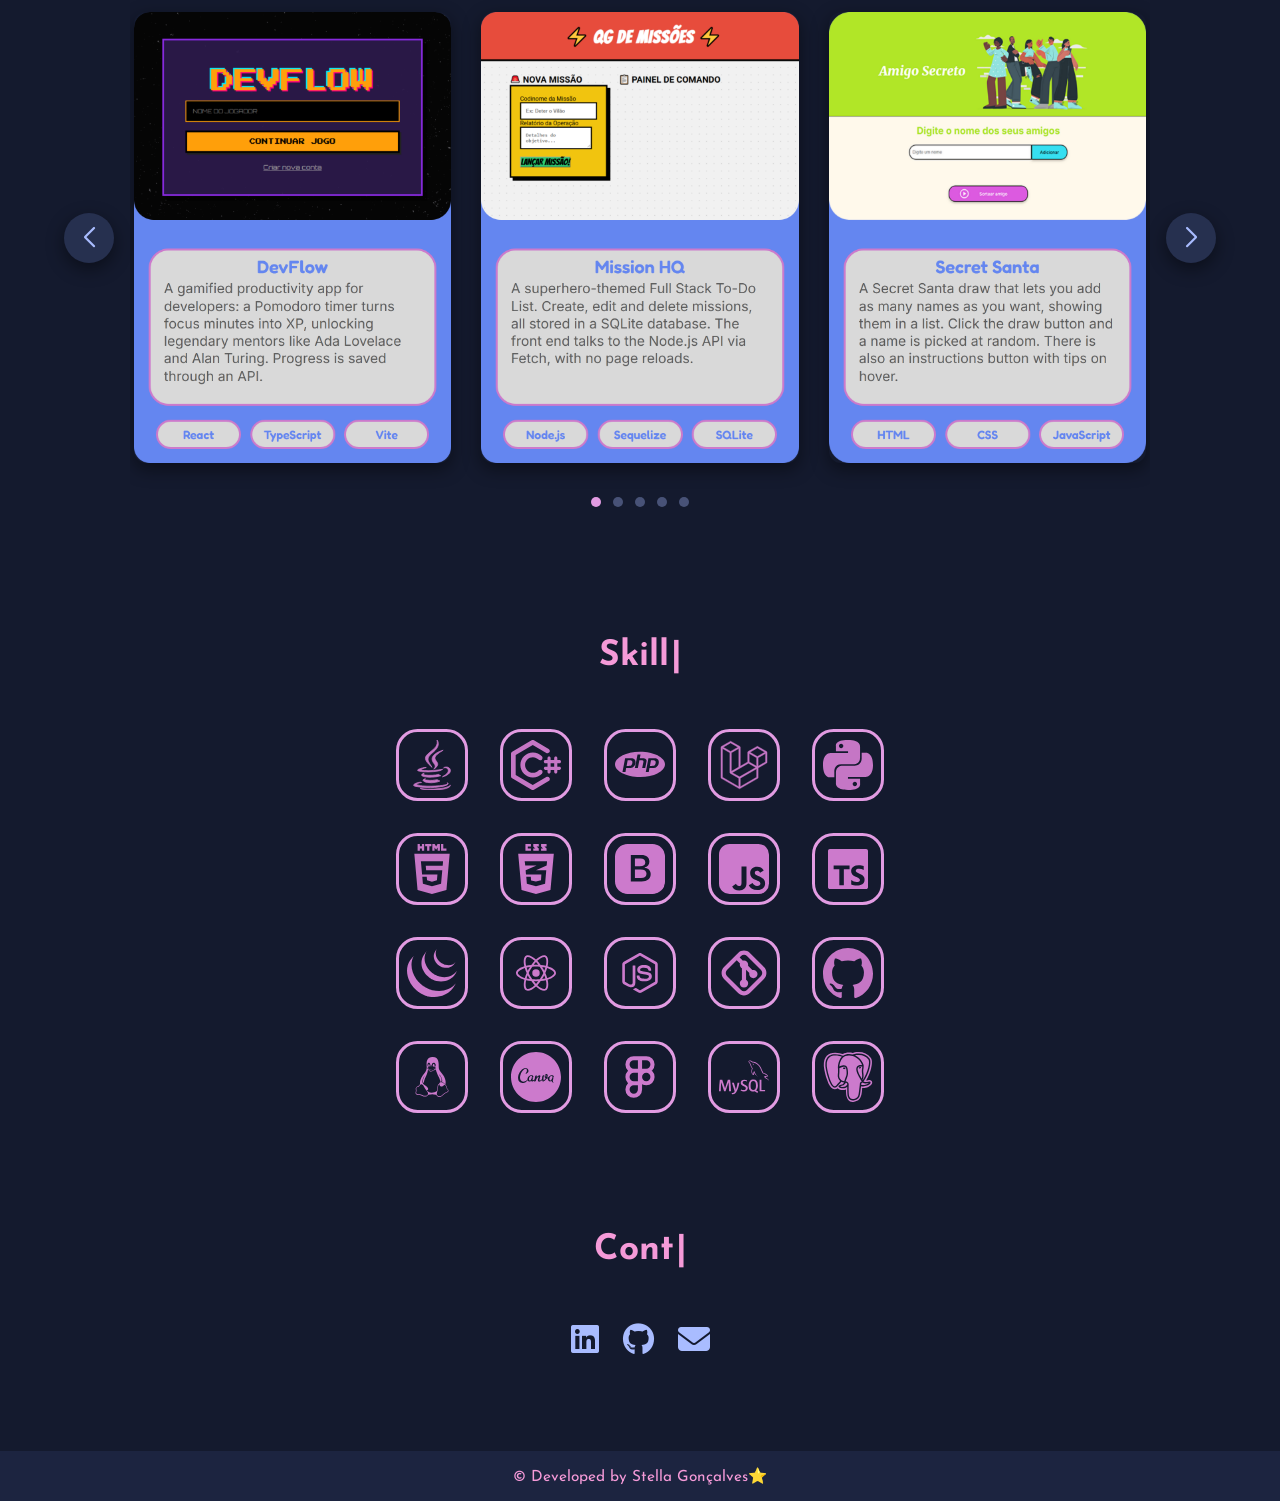
==== commit be35d642: "site: projetos novos, ícones, versão em inglês e link do currículo novo Co-Authored-By: Claude Opus " ====
--- a/index.html
+++ b/index.html
@@ -1,238 +1,246 @@
 <!DOCTYPE html>
 <html lang="pt-br">
 <head>
-    <link rel="stylesheet" href="https://cdn.jsdelivr.net/npm/swiper@11/swiper-bundle.min.css"/>
     <meta charset="UTF-8">
     <meta name="viewport" content="width=device-width, initial-scale=1.0">
+    <title>Portfólio Stella Gonçalves</title>
+    <link rel="icon" href="data:image/svg+xml,<svg xmlns='http://www.w3.org/2000/svg' viewBox='0 0 512 512'><path fill='gold' d='M256 16l73 148 163 24-118 115 28 163-146-77-146 77 28-163L20 188l163-24z'/></svg>">
+    <link rel="stylesheet" href="https://cdn.jsdelivr.net/npm/swiper@11/swiper-bundle.min.css">
     <link rel="stylesheet" href="https://cdnjs.cloudflare.com/ajax/libs/font-awesome/6.5.1/css/all.min.css">
     <link rel="stylesheet" href="styles/style.css">
-    <title>Portfólio Stella Gonçalves</title>
-    <link rel="icon" href="data:image/svg+xml,<svg xmlns='http://www.w3.org/2000/svg' viewBox='0 0 512 512'><path fill='gold' d='M256 16l73 148 163 24-118 115 28 163-146-77-146 77 28-163L20 188l163-24z'/></svg>">
 </head>
-<body class="dark-mode">
+<body>
     <header class="cabecalho">
-      <nav class="cabecalho_menu"> 
-          <a class="cabecalho_menu_link" href="#sobre">Sobre mim</a>
-          <a class="cabecalho_menu_link" href="#projetos">Projetos</a>
-          <a class="cabecalho_menu_link" href="#habilidades">Habilidades</a>
-          <a class="cabecalho_menu_link" href="#contatos">Contatos</a>
-          
-      </nav>
+        <div class="cabecalho_conteudo">
+            <button class="cabecalho_hamburguer" type="button" aria-label="Abrir menu" aria-expanded="false" aria-controls="menu-principal">
+                <i class="fa-solid fa-bars"></i>
+            </button>
+
+            <nav class="cabecalho_menu" id="menu-principal">
+                <a class="cabecalho_menu_link" href="#sobre" data-i18n="menuSobre">Sobre mim</a>
+                <a class="cabecalho_menu_link" href="#projetos" data-i18n="menuProjetos">Projetos</a>
+                <a class="cabecalho_menu_link" href="#habilidades" data-i18n="menuHabilidades">Habilidades</a>
+                <a class="cabecalho_menu_link" href="#contatos" data-i18n="menuContatos">Contatos</a>
+            </nav>
+
+            <button class="btn_idioma" type="button" aria-label="Switch to English" data-i18n-aria="botaoIdioma">
+                <span class="btn_idioma_opcao" data-idioma="pt">PT</span>
+                <span class="btn_idioma_opcao" data-idioma="en">EN</span>
+            </button>
+        </div>
     </header>
-    <div class="container">
+
     <aside class="sidebar">
-        <a href="https://www.linkedin.com/in/stella-goncalves-mendonca/" target="_blank">
+        <a href="https://www.linkedin.com/in/stella-goncalves-mendonca/" target="_blank" rel="noopener" aria-label="LinkedIn">
             <i class="fa-brands fa-linkedin icone"></i>
         </a>
-        <a href="https://github.com/stellag2003" target="_blank">
+        <a href="https://github.com/stellag2003" target="_blank" rel="noopener" aria-label="GitHub">
             <i class="fa-brands fa-github icone"></i>
         </a>
-        <a href="https://mail.google.com/mail/?view=cm&to=stellagmendonca@gmail.com&subject=Contato&body=Olá, Stella. Podemos conversar?" target="_blank">
+        <a href="https://mail.google.com/mail/?view=cm&to=stellagmendonca@gmail.com&subject=Contato&body=Olá, Stella. Podemos conversar?" data-i18n-href="linkEmail" target="_blank" rel="noopener" aria-label="E-mail">
             <i class="fa-solid fa-envelope icone"></i>
         </a>
     </aside>
 
-   <main class="apresentacao" id="inicio">
+    <main class="apresentacao" id="inicio">
         <section class="apresentacao_conteudo">
-           <h1 class="apresentacao_conteudo_titulo">Olá, seja bem-vindo(a) 
-             <br> 
-             <strong class="titulo-destaque">ao mundo de Stella! <br> <i class="fas fa-star star-icone"></i>
-           </strong>
-         </h1>
-           <div class="apresentacao_links">
-             <a class="apresentacao_links_link" href="assets/Currículo.pdf" target="_blank">Baixar CV</a>
-             <i class="fas fa-chevron-down btn_flecha"></i>
-           </div>
-        </section>
-
-        <section id="sobre">
-        <h2 id="texto-sobre" style="display: none;" class="apresentacao_links_sub sobre_mim">Sobre Mim</h2>
-        <div class="apresentacao_conteudo_flex">
-          
-            <p class="apresentacao_conteudo_texto">
-              Oi! Eu sou a Stella Gonçalves, tenho 22 anos e sou <strong class="titulo-destaque">desenvolvedora FullStack</strong>, apaixonada por tecnologia, design e tudo o que envolve criatividade.
-              Atualmente curso <strong class="titulo-destaque">Engenharia de Software</strong> e trabalho como desenvolvedora, criando projetos que misturam um visual bonito com funcionalidade. 
-              Amo aprender coisas novas, testar ideias e transformar códigos em experiências legais.
-              Meu maior objetivo é usar a <strong class="titulo-destaque">tecnologia como ferramenta de impacto</strong>, sempre com um toque de criatividade.
-              Fora das telas, sou fã de uma boa <strong class="titulo-destaque">música</strong>, não resisto à companhia dos meus <strong class="titulo-destaque">cachorros</strong>, 
-              e adoro mergulhar em <strong class="titulo-destaque">filmes, séries e livros</strong> que me fazem viajar sem sair do lugar.
-            </p>
-
-            <img src="assets/eu.jpg" alt="Foto de uma mulher de 22 anos" class="imagem">
-        </div>
-    </section>
-    
-      <section id="projetos">
-          <h2 id="texto-projetos" style="display: none;" class="apresentacao_links_sub projetos">Projetos</h2> 
-          
-          <div class="projetos-container-wrapper"> <div class="swiper projetos-swiper">
-                  <div class="swiper-wrapper">
-                      <div class="swiper-slide">
-                          <a href="https://stellag2003.github.io/AmigoSecreto/" target="_blank">
-                              <img src="assets/amigo_secreto.png" alt="Amigo Secreto" class="swiper-img">
-                          </a>
-                      </div>
-                      
-                      <div class="swiper-slide">
-                          <a href="https://github.com/stellag2003/IceCreamClicker" target="_blank">
-                              <img src="assets/ice_cream_clicker.png" alt="Ice Cream Clicker" class="swiper-img">
-                          </a>
-                      </div>
-
-                      <div class="swiper-slide">
-                          <a href="https://stellag2003.github.io/AdivinheONumeroSecreto/" target="_blank">
-                              <img src="assets/numero_secreto.png" alt="Número Secreto" class="swiper-img">
-                          </a>
-                      </div>
-
-                      <div class="swiper-slide">
-                          <a href="https://stellag2003.github.io/PlayerMusicas/" target="_blank">
-                              <img src="assets/player_musica.png" alt="Player de Músicas" class="swiper-img">
-                          </a>
-                      </div>
-
-                      <div class="swiper-slide">
-                          <a href="https://github.com/stellag2003/pi-serasa-streaming" target="_blank">
-                              <img src="assets/streaming.png" alt="Streaming" class="swiper-img">
-                          </a>
-                      </div>
-
-                      <div class="swiper-slide">
-                          <a href="https://stellag2003.github.io/presente-para-o-amor-da-minha-vida/" target="_blank">
-                              <img src="assets/presente_namorados.png" alt="Presente" class="swiper-img">
-                          </a>
-                      </div>
-                      
-                  </div>
-              </div>
-              
-              <div class="swiper-button-prev"></div>
-              <div class="swiper-button-next"></div>
-          </div>
-      </section>
-            
-              
-        <section id="habilidades">
-            <div class="habilidades-container">
-                <h2 id="texto-habilidades"  style="display: none;" class="apresentacao_links_sub habilidades">Habilidades</h2>
-            </div>
+            <h1 class="apresentacao_conteudo_titulo" data-i18n="titulo">Olá, seja bem-vindo(a)
+                <br>
+                <strong class="titulo-destaque">ao mundo de Stella! <br> <i class="fas fa-star star-icone"></i></strong>
+            </h1>
+            <div class="apresentacao_links">
+                <a class="apresentacao_links_link" href="assets/CV_Stella_Goncalves_Mendonca_Developer_Jr.pdf" target="_blank" data-i18n="baixarCv" data-i18n-href="linkCv">Baixar CV</a>
+                <a href="#sobre" class="btn_flecha" aria-label="Ir para Sobre mim" data-i18n-aria="irParaSobre">
+                    <i class="fas fa-chevron-down"></i>
+                </a>
+            </div>
+        </section>
+
+        <section id="sobre" class="secao">
+            <h2 id="texto-sobre" class="apresentacao_links_sub" data-i18n-titulo="tituloSobre">Sobre Mim</h2>
+            <div class="apresentacao_conteudo_flex">
+                <div class="apresentacao_conteudo_texto" data-i18n="textoSobre">
+                    <p>Oi! Eu sou a Stella, tenho 23 anos e sou <strong class="titulo-destaque">desenvolvedora Full Stack</strong>. Curso <strong class="titulo-destaque">Análise e Desenvolvimento de Sistemas</strong> e gosto de transformar ideias em algo que realmente funciona, sem deixar de lado o visual e a criatividade. Estou sempre aprendendo algo novo e busco projetos que me desafiem a evoluir.</p>
+                    <p>Fora da programação, curto <strong class="titulo-destaque">música, jogos, filmes, séries e livros</strong>, e sou apaixonada pelos meus <strong class="titulo-destaque">cachorros</strong>. Acho que tudo isso aparece no meu jeito de trabalhar: <strong class="titulo-destaque">curiosa, criativa e sempre querendo descobrir coisas novas</strong>.</p>
+                </div>
+
+                <img src="assets/eu.jpg" alt="Foto de Stella Gonçalves" class="imagem" data-i18n-alt="fotoStella">
+            </div>
+        </section>
+
+        <section id="projetos" class="secao">
+            <h2 id="texto-projetos" class="apresentacao_links_sub" data-i18n-titulo="tituloProjetos">Projetos</h2>
+
+            <div class="projetos-container-wrapper">
+                <button class="swiper-button-prev projetos-prev" type="button" aria-label="Projeto anterior" data-i18n-aria="projetoAnterior"></button>
+
+                <div class="swiper projetos-swiper">
+                    <div class="swiper-wrapper">
+                        <div class="swiper-slide">
+                            <a href="https://stellag2003.github.io/DevFlow/" target="_blank" rel="noopener">
+                                <img src="assets/dev_flow.png" data-card="dev_flow.png" alt="Projeto DevFlow" data-i18n-alt="altDevflow" class="swiper-img" loading="lazy">
+                            </a>
+                        </div>
+
+                        <div class="swiper-slide">
+                            <a href="https://stellag2003.github.io/MiniProjeto_M3/" target="_blank" rel="noopener">
+                                <img src="assets/todo_list.png" data-card="todo_list.png" alt="Projeto QG de Missões (To-Do List)" data-i18n-alt="altTodo" class="swiper-img" loading="lazy">
+                            </a>
+                        </div>
+
+                        <div class="swiper-slide">
+                            <a href="https://stellag2003.github.io/AmigoSecreto/" target="_blank" rel="noopener">
+                                <img src="assets/amigo_secreto.png" data-card="amigo_secreto.png" alt="Projeto Amigo Secreto" data-i18n-alt="altAmigo" class="swiper-img" loading="lazy">
+                            </a>
+                        </div>
+
+                        <div class="swiper-slide">
+                            <a href="https://stellag2003.github.io/PlayerMusicas/" target="_blank" rel="noopener">
+                                <img src="assets/player_musica.png" data-card="player_musica.png" alt="Projeto Player de Músicas" data-i18n-alt="altPlayer" class="swiper-img" loading="lazy">
+                            </a>
+                        </div>
+
+                        <div class="swiper-slide">
+                            <a href="https://stellag2003.github.io/presente-para-o-amor-da-minha-vida/" target="_blank" rel="noopener">
+                                <img src="assets/presente_namorados.png" data-card="presente_namorados.png" alt="Projeto Presente" data-i18n-alt="altPresente" class="swiper-img" loading="lazy">
+                            </a>
+                        </div>
+                    </div>
+
+                    <div class="swiper-pagination projetos-paginacao"></div>
+                </div>
+
+                <button class="swiper-button-next projetos-next" type="button" aria-label="Próximo projeto" data-i18n-aria="proximoProjeto"></button>
+            </div>
+        </section>
+
+        <section id="habilidades" class="secao">
+            <h2 id="texto-habilidades" class="apresentacao_links_sub" data-i18n-titulo="tituloHabilidades">Habilidades</h2>
+
             <div class="icons">
                 <div class="tooltip">
-                  <img src="assets/java_icone.svg" alt="Java">
-                  <span class="tooltip-text">Java</span> 
-                </div>
-              
-                <div class="tooltip">
-                  <img src="assets/cSharp_icone.svg" alt="C#">
-                  <span class="tooltip-text">C#</span> 
-                </div>
-
-                  <div class="tooltip">
+                    <img src="assets/java_icone.svg" alt="Java">
+                    <span class="tooltip-text">Java</span>
+                </div>
+
+                <div class="tooltip">
+                    <img src="assets/cSharp_icone.svg" alt="C#">
+                    <span class="tooltip-text">C#</span>
+                </div>
+
+                <div class="tooltip">
                     <img src="assets/php_icone.svg" alt="PHP">
-                    <span class="tooltip-text">PHP</span> 
-                  </div>
-                
-                  <div class="tooltip">
+                    <span class="tooltip-text">PHP</span>
+                </div>
+
+                <div class="tooltip">
                     <img src="assets/laravel_icone.svg" alt="Laravel">
-                    <span class="tooltip-text">Laravel</span> 
-                  </div>
-
-                  <div class="tooltip">
+                    <span class="tooltip-text">Laravel</span>
+                </div>
+
+                <div class="tooltip">
                     <img src="assets/python_icone.svg" alt="Python">
-                    <span class="tooltip-text">Python</span> 
-                  </div>
+                    <span class="tooltip-text">Python</span>
+                </div>
 
                 <div class="tooltip">
                     <img src="assets/html_icone.svg" alt="HTML">
-                    <span class="tooltip-text">HTML</span> 
-                  </div>
-              
-                <div class="tooltip">
-                  <img src="assets/css_icone.svg" alt="CSS">
-                  <span class="tooltip-text">CSS</span> 
-                </div>
-              
+                    <span class="tooltip-text">HTML</span>
+                </div>
+
+                <div class="tooltip">
+                    <img src="assets/css_icone.svg" alt="CSS">
+                    <span class="tooltip-text">CSS</span>
+                </div>
+
                 <div class="tooltip">
                     <img src="assets/bootstrap_icone.svg" alt="Bootstrap">
-                    <span class="tooltip-text">Bootstrap</span> 
-                  </div>
+                    <span class="tooltip-text">Bootstrap</span>
+                </div>
 
                 <div class="tooltip">
                     <img src="assets/javascript_icone.svg" alt="JavaScript">
-                    <span class="tooltip-text">JavaScript</span> 
-                  </div>
-                
-                  <div class="tooltip">
+                    <span class="tooltip-text">JavaScript</span>
+                </div>
+
+                <div class="tooltip">
+                    <img src="assets/typescript_icone.svg" alt="TypeScript">
+                    <span class="tooltip-text">TypeScript</span>
+                </div>
+
+                <div class="tooltip">
                     <img src="assets/jquery_icone.svg" alt="JQuery">
-                    <span class="tooltip-text">JQuery</span> 
-                  </div>
-
-                <div class="tooltip">
-                  <img src="assets/git_icone.svg" alt="Git">
-                  <span class="tooltip-text">Git</span> 
-                </div>
-              
-                <div class="tooltip">
-                  <img src="assets/github_icone.svg" alt="GitHub">
-                  <span class="tooltip-text">GitHub</span> 
-                </div>
-              
-                <div class="tooltip">
-                  <img src="assets/canva_icone.svg" alt="Canva">
-                  <span class="tooltip-text">Canva</span> 
-                </div>
-              
-                <div class="tooltip">
-                  <img src="assets/figma_icone.svg" alt="Figma">
-                  <span class="tooltip-text">Figma</span> 
-                </div>
-              
-                
-                <div class="tooltip">
-                  <img src="assets/mysql_icone.svg" alt="MySQL">
-                  <span class="tooltip-text">MySQL</span> 
-                </div>
-              
-                <div class="tooltip">
-                  <img src="assets/postgresql_icone.svg" alt="PostgreSQL">
-                  <span class="tooltip-text">PostgreSQL</span> 
-                </div>
-              </div>
-              
-            
-          
-            <section id="contatos">
-                <div class="contatos-container">
-                    <h2 id="texto-contatos" style="display: none;" class="apresentacao_links_sub contatos">Contatos</h2>
-                    <div class="apresentacao_links">
-                        <div class="icones">
-                            <button class="btn_redes_sociais">
-                                <a href="https://www.linkedin.com/in/stella-goncalves-mendonca/" target="_blank">
-                                    <i class="fa-brands fa-linkedin icone"></i>
-                                </a>
-                            </button>
-                            <button class="btn_redes_sociais"> 
-                                <a href="https://github.com/stellag2003" target="_blank">
-                                    <i class="fa-brands fa-github icone"></i>
-                                </a>
-                            </button>
-                            <button class="btn_redes_sociais">
-                                <a href="https://mail.google.com/mail/?view=cm&to=stellagmendonca@gmail.com&subject=Contato&body=Olá, Stella. Podemos conversar?" target="_blank">
-                                    <i class="fa-solid fa-envelope icone"></i>
-                                </a>
-                            </button>
-                        </div>
-                    </div>
-                </div>
-            </section>
-        </main>
-    
+                    <span class="tooltip-text">JQuery</span>
+                </div>
+
+                <div class="tooltip">
+                    <img src="assets/react_icone.svg" alt="React">
+                    <span class="tooltip-text">React</span>
+                </div>
+
+                <div class="tooltip">
+                    <img src="assets/nodejs_icone.svg" alt="Node.js">
+                    <span class="tooltip-text">Node.js</span>
+                </div>
+
+                <div class="tooltip">
+                    <img src="assets/git_icone.svg" alt="Git">
+                    <span class="tooltip-text">Git</span>
+                </div>
+
+                <div class="tooltip">
+                    <img src="assets/github_icone.svg" alt="GitHub">
+                    <span class="tooltip-text">GitHub</span>
+                </div>
+
+                <div class="tooltip">
+                    <img src="assets/linux_icone.svg" alt="Linux">
+                    <span class="tooltip-text">Linux</span>
+                </div>
+
+                <div class="tooltip">
+                    <img src="assets/canva_icone.svg" alt="Canva">
+                    <span class="tooltip-text">Canva</span>
+                </div>
+
+                <div class="tooltip">
+                    <img src="assets/figma_icone.svg" alt="Figma">
+                    <span class="tooltip-text">Figma</span>
+                </div>
+
+                <div class="tooltip">
+                    <img src="assets/mysql_icone.svg" alt="MySQL">
+                    <span class="tooltip-text">MySQL</span>
+                </div>
+
+                <div class="tooltip">
+                    <img src="assets/postgresql_icone.svg" alt="PostgreSQL">
+                    <span class="tooltip-text">PostgreSQL</span>
+                </div>
+            </div>
+        </section>
+
+        <section id="contatos" class="secao">
+            <h2 id="texto-contatos" class="apresentacao_links_sub" data-i18n-titulo="tituloContatos">Contatos</h2>
+            <div class="icones">
+                <a class="btn_redes_sociais" href="https://www.linkedin.com/in/stella-goncalves-mendonca/" target="_blank" rel="noopener" aria-label="LinkedIn">
+                    <i class="fa-brands fa-linkedin icone"></i>
+                </a>
+                <a class="btn_redes_sociais" href="https://github.com/stellag2003" target="_blank" rel="noopener" aria-label="GitHub">
+                    <i class="fa-brands fa-github icone"></i>
+                </a>
+                <a class="btn_redes_sociais" href="https://mail.google.com/mail/?view=cm&to=stellagmendonca@gmail.com&subject=Contato&body=Olá, Stella. Podemos conversar?" data-i18n-href="linkEmail" target="_blank" rel="noopener" aria-label="E-mail">
+                    <i class="fa-solid fa-envelope icone"></i>
+                </a>
+            </div>
+        </section>
+    </main>
+
     <footer class="rodape">
-        <p>© Desenvolvido por Stella Gonçalves⭐</p>
+        <p data-i18n="rodape">© Desenvolvido por Stella Gonçalves⭐</p>
     </footer>
-    
-    <script src="script.js" defer></script>
+
     <script src="https://cdn.jsdelivr.net/npm/swiper@11/swiper-bundle.min.js"></script>
-
+    <script src="script.js"></script>
 </body>
-</html>+</html>
--- a/styles/style.css
+++ b/styles/style.css
@@ -1,20 +1,33 @@
 @import url('https://fonts.googleapis.com/css2?family=Bree+Serif&family=Inconsolata:wght@200..900&family=Josefin+Sans:ital,wght@0,100..700;1,100..700&display=swap');
 
-:root{
-    --cor-primaria: #CFE5F0; 
-    --cor-secundaria: #CC7ACC;
-    --cor-terciaria: #6486F0;
-    --cor-titulos: #E67ACC;
-    --cor-cabecalho: #c5e0e7;
+:root {
+    --cor-primaria: #141a2e;
+    --cor-secundaria: #e29be2;
+    --cor-terciaria: #a9bcff;
+    --cor-titulos: #f59ad8;
+    --cor-cabecalho: #1c2440;
+    --cor-rodape: #1c2440;
+    --cor-superficie: #26304f;
+    --cor-texto-botao: #141a2e;
+    --sombra: 0 6px 18px rgba(0, 0, 0, 0.45);
 
     --fonte-principal: "Josefin Sans", sans-serif;
     --fonte-secundaria: "Bree Serif", serif;
+
+    --altura-cabecalho: 64px;
+
+    color-scheme: dark;
 }
 
 * {
     margin: 0;
     padding: 0;
     box-sizing: border-box;
+}
+
+html {
+    scroll-behavior: smooth;
+    scroll-padding-top: calc(var(--altura-cabecalho) + 16px);
 }
 
 body {
@@ -24,8 +37,13 @@
     overflow-x: hidden;
 }
 
+img {
+    max-width: 100%;
+    display: block;
+}
+
 ::-webkit-scrollbar {
-    width: 5px; 
+    width: 5px;
 }
 
 ::-webkit-scrollbar-track {
@@ -33,138 +51,188 @@
 }
 
 ::-webkit-scrollbar-thumb {
-    background: var(--cor-secundaria); 
-    border-radius: 30px; 
+    background: var(--cor-secundaria);
+    border-radius: 30px;
 }
 
 ::-webkit-scrollbar-thumb:hover {
-    background-color:var(--cor-titulos);
-    border: 5px; 
-}
-
+    background-color: var(--cor-titulos);
+}
+
+:focus-visible {
+    outline: 3px solid var(--cor-titulos);
+    outline-offset: 3px;
+}
+
+/* ---------- Cabeçalho ---------- */
 .cabecalho {
-    position: fixed; 
-    top: 0; 
-    left: 0; 
-    width: 100%; 
-    background-color:var(--cor-cabecalho); 
-    padding: 1% 15%; 
-    z-index: 1000; 
+    position: fixed;
+    top: 0;
+    left: 0;
+    width: 100%;
+    height: var(--altura-cabecalho);
+    background-color: var(--cor-cabecalho);
+    z-index: 1000;
+    box-shadow: var(--sombra);
+}
+
+.cabecalho_conteudo {
+    height: 100%;
+    max-width: 1200px;
+    margin: 0 auto;
+    padding: 0 24px;
+    display: flex;
+    align-items: center;
+    justify-content: space-between;
+    gap: 16px;
 }
 
 .cabecalho_menu {
     display: flex;
-    gap: 15px;
+    gap: clamp(12px, 2.5vw, 28px);
 }
 
 .cabecalho_menu_link {
     font-family: var(--fonte-secundaria);
-    font-size: 1.4rem;
+    font-size: clamp(1rem, 1.3vw, 1.15rem);
     color: var(--cor-secundaria);
     text-decoration: none;
-}
-
-.cabecalho_menu_link:hover{
-    color:var(--cor-terciaria);
-}
-
+    transition: color 0.2s;
+}
+
+.cabecalho_menu_link:hover {
+    color: var(--cor-terciaria);
+}
+
+.cabecalho_hamburguer {
+    display: none;
+    align-items: center;
+    justify-content: center;
+    width: 44px;
+    height: 44px;
+    flex-shrink: 0;
+    border: 2px solid var(--cor-secundaria);
+    border-radius: 50%;
+    background: transparent;
+    color: var(--cor-secundaria);
+    font-size: 1.2rem;
+    cursor: pointer;
+    transition: background-color 0.2s, color 0.2s;
+}
+
+.cabecalho_hamburguer:hover {
+    background-color: var(--cor-secundaria);
+    color: var(--cor-texto-botao);
+}
+
+/* Botão PT / EN: a opção ativa fica preenchida */
+.btn_idioma {
+    display: flex;
+    flex-shrink: 0;
+    padding: 3px;
+    gap: 2px;
+    border: 2px solid var(--cor-secundaria);
+    border-radius: 50px;
+    background: transparent;
+    cursor: pointer;
+}
+
+.btn_idioma_opcao {
+    padding: 7px 12px;
+    border-radius: 50px;
+    font-family: var(--fonte-principal);
+    font-weight: bold;
+    font-size: 0.95rem;
+    line-height: 1;
+    color: var(--cor-secundaria);
+    transition: background-color 0.2s, color 0.2s;
+}
+
+.btn_idioma_opcao.ativo {
+    background-color: var(--cor-secundaria);
+    color: var(--cor-texto-botao);
+}
+
+.btn_idioma:hover .btn_idioma_opcao:not(.ativo) {
+    color: var(--cor-titulos);
+}
+
+/* ---------- Barra lateral ---------- */
 .sidebar {
-    position: fixed; 
-    left: 0; 
-    top: 50%; 
+    position: fixed;
+    left: 0;
+    top: 50%;
     transform: translateY(-50%);
     display: flex;
-    flex-direction: column; 
-    gap: 15px; 
+    flex-direction: column;
+    gap: 15px;
     background-color: var(--cor-cabecalho);
-    padding: 1%;
-    border-radius: 0 10px 10px 0; 
+    padding: 14px 12px;
+    border-radius: 0 10px 10px 0;
+    box-shadow: var(--sombra);
+    z-index: 900;
 }
 
 .sidebar a {
     text-decoration: none;
-    color: white;
-    transition: 0.3s;
-}
-
-.icone{
-    font-size: 3rem;
-    color:var(--cor-terciaria);  
-}
- 
-.icone:hover{
-    color:var(--cor-titulos);
+}
+
+.icone {
+    font-size: 2rem;
+    color: var(--cor-terciaria);
+    transition: color 0.3s;
+}
+
+.icone:hover {
+    color: var(--cor-titulos);
 }
 
 .titulo-destaque {
     color: var(--cor-secundaria);
 }
 
+/* ---------- Estrutura principal ---------- */
 .apresentacao {
-    width: 100%; 
+    width: 100%;
+    max-width: 1200px;
+    margin: 0 auto;
+    padding: 0 24px;
     display: flex;
     flex-direction: column;
     align-items: center;
-    justify-content: center; 
     text-align: center;
-    gap: 82px;
-}
-
+    gap: clamp(64px, 10vw, 120px);
+}
+
+.secao {
+    width: 100%;
+}
+
+/* ---------- Início ---------- */
 .apresentacao_conteudo {
-    margin: 15% 0 0 0;
-    width: 50%;
+    min-height: 100vh;
+    min-height: 100svh;
+    padding-top: var(--altura-cabecalho);
+    width: 100%;
     display: flex;
     flex-direction: column;
-    justify-content: center; 
-    align-items: center;
-    gap: 6px;
+    justify-content: center;
+    align-items: center;
+    gap: 32px;
 }
 
 .apresentacao_conteudo_titulo {
-    font-size: 4.18rem;
+    font-size: clamp(1.75rem, 4.5vw, 3.2rem);
     font-family: var(--fonte-principal);
-    padding: 0 9%; 
-    text-align: center;
-}
-
-.star-icone{
+    font-weight: bold;
+    line-height: 1.2;
+    max-width: 900px;
+}
+
+.star-icone {
     color: #FCD53F;
-    font-size: 4rem;
-    margin-left: 2px;
-}
-
-
-.btn_flecha {
-    margin: 220% 0 50% 0;
-    animation: pular 1s infinite; 
-    margin-left: 8px; 
-    font-size: 3rem; 
-    color: var(--cor-secundaria);
-}
-
-.apresentacao_links_sub {
-    font-size: 2.80rem;
-    color: var(--cor-titulos);
-}
-
-.apresentacao_conteudo_texto{
-    font-size: 2.20rem;
-    text-align: left;
-    margin: 0 10px 120px 50px;
-    width: 60%;
-    font-family: var(--fonte-secundaria);
-}
-
-.apresentacao_conteudo_flex {
-    display: flex;
-    align-items: center; 
-    justify-content: center; 
-}
-
-.imagem {
-    width: 25%;
-    border-radius: 50%;
-    margin-bottom: 5% ;
+    font-size: 0.95em;
+    margin-top: 12px;
 }
 
 .apresentacao_links {
@@ -172,143 +240,158 @@
     flex-direction: column;
     justify-content: center;
     align-items: center;
-    gap: 10px;
+    gap: 40px;
 }
 
 .apresentacao_links_link {
-    display: flex;
-    justify-content: center;
-    align-items: center;
-    gap: 10px;
-    width: 150%;
-    height: 40px;
-    text-align: center;
+    display: inline-flex;
+    justify-content: center;
+    align-items: center;
+    min-width: 170px;
+    padding: 12px 32px;
     border-radius: 50px;
     border: 0.2em solid var(--cor-secundaria);
-    font-size: 1.5rem;
-    padding: 23% 5% 23% 5%;
+    font-size: clamp(1rem, 1.4vw, 1.2rem);
     text-decoration: none;
     color: var(--cor-terciaria);
     font-family: var(--fonte-principal);
-    transition: background-color 0.3s;
+    transition: background-color 0.3s, color 0.3s;
 }
 
 .apresentacao_links_link:hover {
     background-color: var(--cor-secundaria);
-}
-
-h1 {
+    color: var(--cor-texto-botao);
+}
+
+.btn_flecha {
+    animation: pular 1s infinite;
+    font-size: 2rem;
+    color: var(--cor-secundaria);
+    text-decoration: none;
+}
+
+.apresentacao_links_sub {
+    font-size: clamp(1.6rem, 3vw, 2.2rem);
+    color: var(--cor-titulos);
+    margin-bottom: clamp(24px, 4vw, 48px);
+    min-height: 1.2em;
+}
+
+.apresentacao_links_sub.digitando::after {
+    content: "|";
+    margin-left: 2px;
+    animation: piscar 0.8s steps(1) infinite;
+}
+
+/* ---------- Sobre ---------- */
+.apresentacao_conteudo_flex {
+    display: flex;
+    align-items: center;
+    justify-content: center;
+    gap: clamp(24px, 5vw, 64px);
+}
+
+.apresentacao_conteudo_texto {
+    flex: 1 1 60%;
+    font-size: clamp(1.05rem, 1.5vw, 1.35rem);
+    line-height: 1.6;
+    text-align: left;
+    font-family: var(--fonte-secundaria);
+}
+
+.apresentacao_conteudo_texto p + p {
+    margin-top: 1em;
+}
+
+.imagem {
+    flex: 0 0 auto;
+    width: clamp(180px, 22vw, 280px);
+    aspect-ratio: 1;
+    object-fit: cover;
+    border-radius: 50%;
+    box-shadow: var(--sombra);
+}
+
+/* ---------- Projetos (carrossel) ---------- */
+.projetos-container-wrapper {
+    display: grid;
+    grid-template-columns: auto minmax(0, 1fr) auto;
+    align-items: center;
+    gap: 16px;
+    width: 100%;
+}
+
+.projetos-swiper {
+    width: 100%;
+    padding: 12px 4px 56px;
+}
+
+.swiper-slide {
+    height: auto;
+}
+
+.swiper-slide a {
+    display: block;
+    border-radius: 12px;
+    overflow: hidden;
+    box-shadow: var(--sombra);
+    transition: transform 0.4s ease;
+}
+
+.swiper-slide a:hover {
+    transform: scale(0.96);
+}
+
+.swiper-img {
+    width: 100%;
+    aspect-ratio: 477 / 677;
+    object-fit: cover;
+}
+
+.projetos-container-wrapper .swiper-button-prev,
+.projetos-container-wrapper .swiper-button-next {
+    position: static;
+    margin: 0 0 44px;
+    width: 50px;
+    height: 50px;
+    border: none;
+    border-radius: 50%;
+    background: var(--cor-superficie);
+    color: var(--cor-terciaria);
+    box-shadow: var(--sombra);
+    cursor: pointer;
+    transition: background-color 0.3s, color 0.3s;
+}
+
+.projetos-container-wrapper .swiper-button-prev::after,
+.projetos-container-wrapper .swiper-button-next::after {
+    font-size: 20px;
     font-weight: bold;
 }
 
-.projetos-container-wrapper {
-    position: relative; 
-    max-width: 1200px; 
-    margin: 0 auto; 
-    display: flex; 
-    align-items: center; 
-    justify-content: center; 
-}
-
-.projetos-swiper {
-    width: 300%; 
-    padding: 20px 0;
-   
-}
-
-.swiper-slide {
-  width: calc(100% / 3 - 20px); 
-  margin-right: 10px;
-  flex-shrink: 0;
-  height: auto;
-  transition: transform 0.5s ease;
-
-}
-
-.swiper-slide:hover {
-  transform: scale(0.95); 
-}
-
-.swiper-img {
-  width: 100%;
-  max-height: 600px;
-  object-fit: cover;
-  border-radius: 8px;
-  box-shadow: 0 4px 6px rgba(0,0,0,0.1);
-
-}
-
-.swiper-button-next,
-.swiper-button-prev {
-    width: 50px; 
-    height: 50px; 
-    background: rgba(255, 255, 255, 0.9); /* Um pouco mais sólido */
-    border-radius: 50%;
-    color: var(--cor-terciaria);
-    transition: all 0.3s ease;
-    position: absolute; 
-    top: 50%;
-    transform: translateY(-50%);
-    z-index: 10;
-    cursor: pointer;
-    display: flex;
-    justify-content: center;
-    align-items: center;
-    box-shadow: 0 2px 5px rgba(0,0,0,0.2); 
-}
-
-.swiper-button-prev {
-    left: -110px; 
-}
-
-.swiper-button-next {
-    right: -110px; 
-}
-
-.swiper-button-next:after,
-.swiper-button-prev:after {
-    font-size: 25px;
-    font-weight: bold;
-}
-
-.swiper-button-next:hover,
-.swiper-button-prev:hover {
+.projetos-container-wrapper .swiper-button-prev:hover,
+.projetos-container-wrapper .swiper-button-next:hover {
     background-color: var(--cor-secundaria);
-    color: white;
-}
-
-.contatos-container, .habilidades-container {
-    display: flex;
-    flex-direction: column;
-    align-items: center;
-}
-
-.btn_redes_sociais{ 
-    border-color:var(--cor-primaria);
-    background-color: var(--cor-primaria);
-    border-style: none;
-    margin-top: 10px;
-}
-
-.icons img{
-    border: 0.2em solid var(--cor-secundaria);
-    border-radius: 30%;
-    padding: 10px;
-    transition: transform 0.5s ease-in-out;
-}
-
-.icons img:hover{
-    transform: scale(1.1);
-}
-
-.icons{
-    display: flex;
-    align-items: center;
-    justify-content: center;
-    gap: 45px;
+    color: var(--cor-texto-botao);
+}
+
+.projetos-paginacao {
+    --swiper-pagination-color: var(--cor-secundaria);
+    --swiper-pagination-bullet-inactive-color: var(--cor-terciaria);
+    --swiper-pagination-bullet-inactive-opacity: 0.35;
+    --swiper-pagination-bullet-size: 10px;
+    --swiper-pagination-bullet-horizontal-gap: 6px;
+}
+
+/* ---------- Habilidades ---------- */
+.icons {
+    display: flex;
+    align-items: center;
+    justify-content: center;
+    gap: clamp(16px, 3vw, 32px);
     flex-wrap: wrap;
-    margin: 2% 20% 5% 20%;
-    
+    max-width: 520px;
+    margin: 0 auto;
 }
 
 .tooltip {
@@ -316,16 +399,24 @@
     display: inline-block;
     cursor: pointer;
 }
- 
+
 .tooltip img {
-    width:100px;
-}
- 
+    width: clamp(46px, 6.5vw, 72px);
+    border: 0.2em solid var(--cor-secundaria);
+    border-radius: 30%;
+    padding: clamp(5px, 0.8vw, 8px);
+    transition: transform 0.5s ease-in-out, background-color 0.3s;
+}
+
+.tooltip img:hover {
+    transform: scale(1.1);
+}
+
 .tooltip-text {
     visibility: hidden;
     background-color: var(--cor-terciaria);
-    color: #fff;
-    font-size: 14px;
+    color: var(--cor-texto-botao);
+    font-size: 13px;
     font-family: 'Arial', sans-serif;
     padding: 6px 10px;
     border-radius: 6px;
@@ -338,233 +429,128 @@
     transition: opacity 0.3s ease;
     z-index: 1;
 }
- 
+
 .tooltip:hover .tooltip-text {
     visibility: visible;
     opacity: 1;
 }
 
-
-@keyframes pular {
-    0% {
-        transform: translateY(0); 
-    }
-    50% {
-        transform: translateY(-10px); 
-    }
-    100% {
-        transform: translateY(0);
-    }
-}
-
+/* ---------- Contatos ---------- */
+.icones {
+    display: flex;
+    justify-content: center;
+    gap: 24px;
+}
+
+.btn_redes_sociais {
+    text-decoration: none;
+}
+
+/* ---------- Rodapé ---------- */
 .rodape {
-    padding: 1%;
+    padding: 16px;
     color: var(--cor-titulos);
-    background-color: #BAE5F0;
+    background-color: var(--cor-rodape);
     text-align: center;
     font-family: var(--fonte-principal);
-    font-size: 1.5rem;
-    margin-top: 3%;
-}
-
-
-@media (max-width: 1200px) {
-
-    .cabecalho {
-        padding: 2%;
-    }
-
-    .cabecalho_menu {
-        justify-content: center;
-    }
-    .cabecalho_menu_link {
-        font-size: 1.1rem;
-    }
-
-    .apresentacao_conteudo {
-        margin: 50% 0 0 0;
-    }
-
-    .apresentacao_conteudo_titulo {
-        font-size: 3.18rem;
-    }
-
-    .apresentacao_conteudo_texto{
-        margin: 0 10px 120px 10px;
-        font-size: 1.90rem;
-    }
-
+    font-size: clamp(0.9rem, 1.2vw, 1.05rem);
+    margin-top: clamp(48px, 8vw, 96px);
+}
+
+/* ---------- Animações ---------- */
+@keyframes pular {
+    0%, 100% { transform: translateY(0); }
+    50% { transform: translateY(-10px); }
+}
+
+@keyframes piscar {
+    50% { opacity: 0; }
+}
+
+@media (prefers-reduced-motion: reduce) {
+    html { scroll-behavior: auto; }
+    *, *::before, *::after {
+        animation: none !important;
+        transition: none !important;
+    }
+}
+
+/* ---------- Responsividade ---------- */
+
+/* Esconde a barra lateral quando ela começa a sobrepor o conteúdo */
+@media (max-width: 1320px) {
+    .sidebar {
+        display: none;
+    }
+}
+
+@media (max-width: 900px) {
     .apresentacao_conteudo_flex {
         flex-direction: column-reverse;
     }
-
-    .imagem {
-        width: 60%;
-        border-radius: 50%;
-    }
-
-    .apresentacao_links_link{
-        font-size: 1.3rem;
-    }
-
-    .apresentacao_links_sub {
-        margin-bottom: 40px;
-        font-size: 2.2rem;
-    }
-    
-    .sidebar{
-        display: none; /* Oculta a sidebar em telas menores */
-    }
-
-    .icons {
-        gap: 30px;
-        margin: 2% 10% 20% 10%; /* margem mais enxuta */
-    }
-    
-    .icons img {
-        width: 80px; /* reduz um pouco o tamanho do ícone */
-        padding: 8px;
-        border: 0.18em solid var(--cor-secundaria);
-    }
-    
-    .tooltip img {
-        width: 70px; /* mesmo tamanho que acima */
-    }
-    
+}
+
+@media (max-width: 767px) {
+    .cabecalho_conteudo {
+        padding: 0 16px;
+    }
+
+    .cabecalho_hamburguer {
+        display: flex;
+    }
+
+    .cabecalho_menu {
+        position: absolute;
+        top: var(--altura-cabecalho);
+        left: 0;
+        right: 0;
+        flex-direction: column;
+        gap: 0;
+        background-color: var(--cor-cabecalho);
+        box-shadow: var(--sombra);
+        max-height: 0;
+        overflow: hidden;
+        visibility: hidden;
+        transition: max-height 0.3s ease, visibility 0.3s;
+    }
+
+    .cabecalho_menu.aberto {
+        max-height: 320px;
+        visibility: visible;
+    }
+
+    .cabecalho_menu_link {
+        padding: 14px 16px;
+        font-size: 1.05rem;
+        text-align: center;
+    }
+
+    .apresentacao {
+        padding: 0 16px;
+    }
+
+    /* No celular o carrossel é deslizado com o dedo + bolinhas de navegação */
+    .projetos-container-wrapper {
+        grid-template-columns: minmax(0, 1fr);
+    }
+
+    .projetos-container-wrapper .swiper-button-prev,
+    .projetos-container-wrapper .swiper-button-next {
+        display: none;
+    }
+
+    /* Permite que os cards vizinhos apareçam até a borda da tela */
+    .projetos-swiper {
+        margin: 0 -16px;
+        width: calc(100% + 32px);
+    }
+
+    .icone {
+        font-size: 1.8rem;
+    }
+
     .tooltip-text {
-        font-size: 13px;
-        padding: 5px 8px;
-        bottom: 110%; /* aproxima a tooltip */
-    }
-
-    .btn_redes_sociais{
-        margin-top: 1px;
-    }
-    .rodape {
-        padding: 1%;
-        color: var(--cor-titulos);
-        background-color: #BAE5F0;
-        text-align: center;
-        font-family: var(--fonte-principal);
-        font-size: 1.5rem;
-        margin-top: 10%;
-    }
-
-     .projetos-container-wrapper {
-        flex-direction: column;
-        padding: 0 10px;
-    }
-    
-    .projetos-swiper {
-        width: 100%;
-        margin-bottom: 20px;
-    }
-    
-    .swiper-button-next, 
-    .swiper-button-prev {
-        position: static;
-        margin: 10px auto;
-        width: 45px;
-        height: 45px;
-    }
-}
-
-@media (max-width: 768px) {
-    .apresentacao_conteudo {
-        width: 90%; /* Ocupa mais largura em telas menores */
-        margin-top: 30%; /* Ajuste a margem superior se necessário */
-    }
-
-    .apresentacao_conteudo_titulo {
-        font-size: 2.5rem; /* Menor em telas pequenas */
-    }
-
-    .apresentacao_conteudo_texto {
-        font-size: 1.5rem;
-        margin: 0 5% 80px 5%; /* Ajuste de margem */
-        width: 90%;
-    }
-
-    .imagem {
-        width: 80%; /* Aumenta a imagem em telas menores */
-    }
-
-    .apresentacao_links_link {
-        width: 80%; /* Botão de CV mais largo */
-        padding: 15% 5% 15% 5%; /* Ajuste de padding para o botão de CV */
-    }
-
-    .icons {
-        gap: 20px;
-        margin: 5% 5% 20% 5%;
-    }
-
-    .icons img {
-        width: 60px; /* Ícones ainda menores */
-        padding: 5px;
-    }
-
-    .tooltip img {
-        width: 50px;
-    }
-
-    .tooltip-text {
-        font-size: 11px;
-        padding: 4px 6px;
-    }
-
-    .projetos-container-wrapper {
-        padding: 0 5px; /* Reduz um pouco o padding em telas ainda menores */
-    }
-
-    .projetos-swiper {
-        overflow: visible !important;
-        height: auto !important;
-    }
-    
-    .swiper-wrapper {
-        flex-direction: column !important;
-        transform: none !important;
-        width: 100% !important;
-        height: auto !important;
-        gap: 20px;
-    }
-    
-    .swiper-slide {
-        width: 100% !important;
-        height: auto !important;
-    }
-    
-    .swiper-button-next,
-    .swiper-button-prev {
-        display: none !important;
-    }
-}
-
-@media (max-width: 480px) {
-    .apresentacao_conteudo_titulo {
-        font-size: 2rem;
-    }
-    .apresentacao_conteudo_texto {
-        font-size: 1.2rem;
-        margin-bottom: 50px;
-    }
-
-     .projetos-container-wrapper {
-        padding: 0 5px;
-    }
-
-   .projetos-swiper {
-        padding: 5px 0;
-    }
-    
-    .swiper-button-next, 
-    .swiper-button-prev {
-        width: 30px;
-        height: 30px;
-    }
-    
-    .swiper-slide {
-        width: 90%; 
-    }
-}+        font-size: 12px;
+        padding: 4px 8px;
+    }
+}
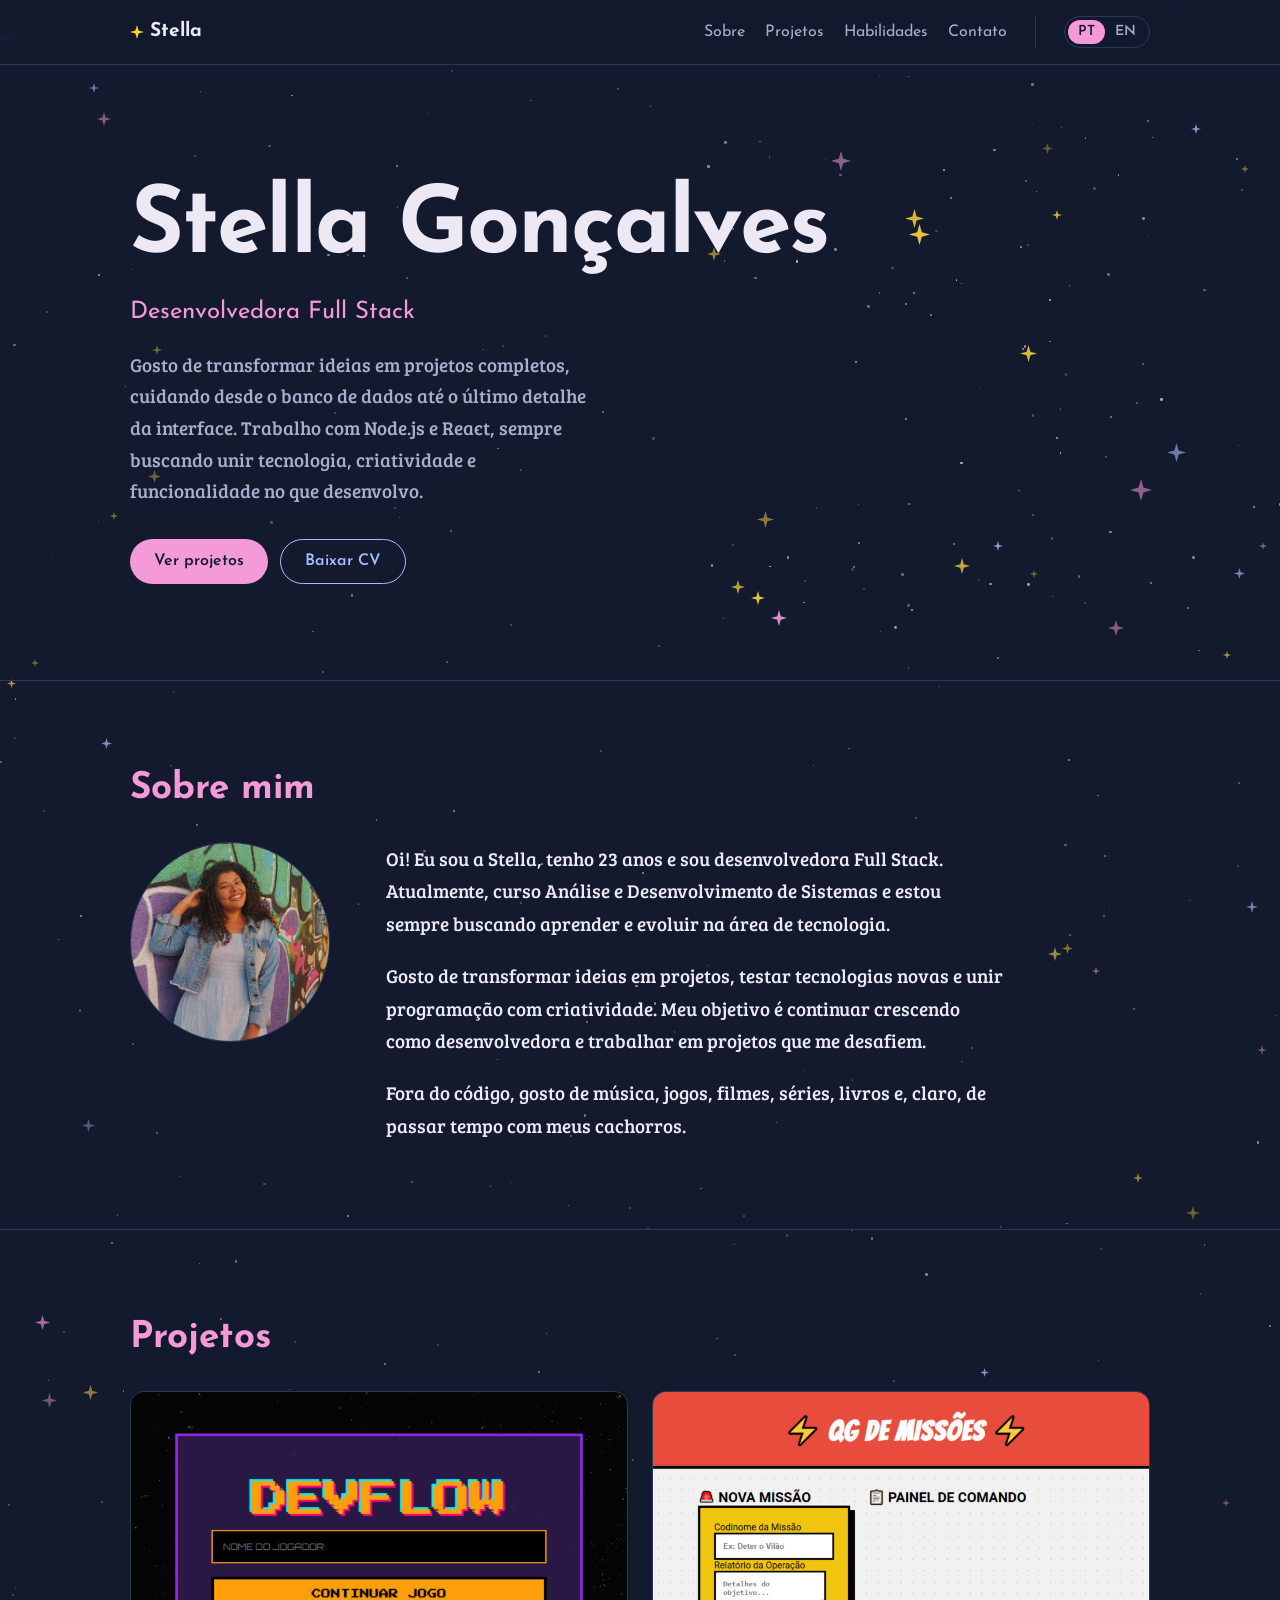
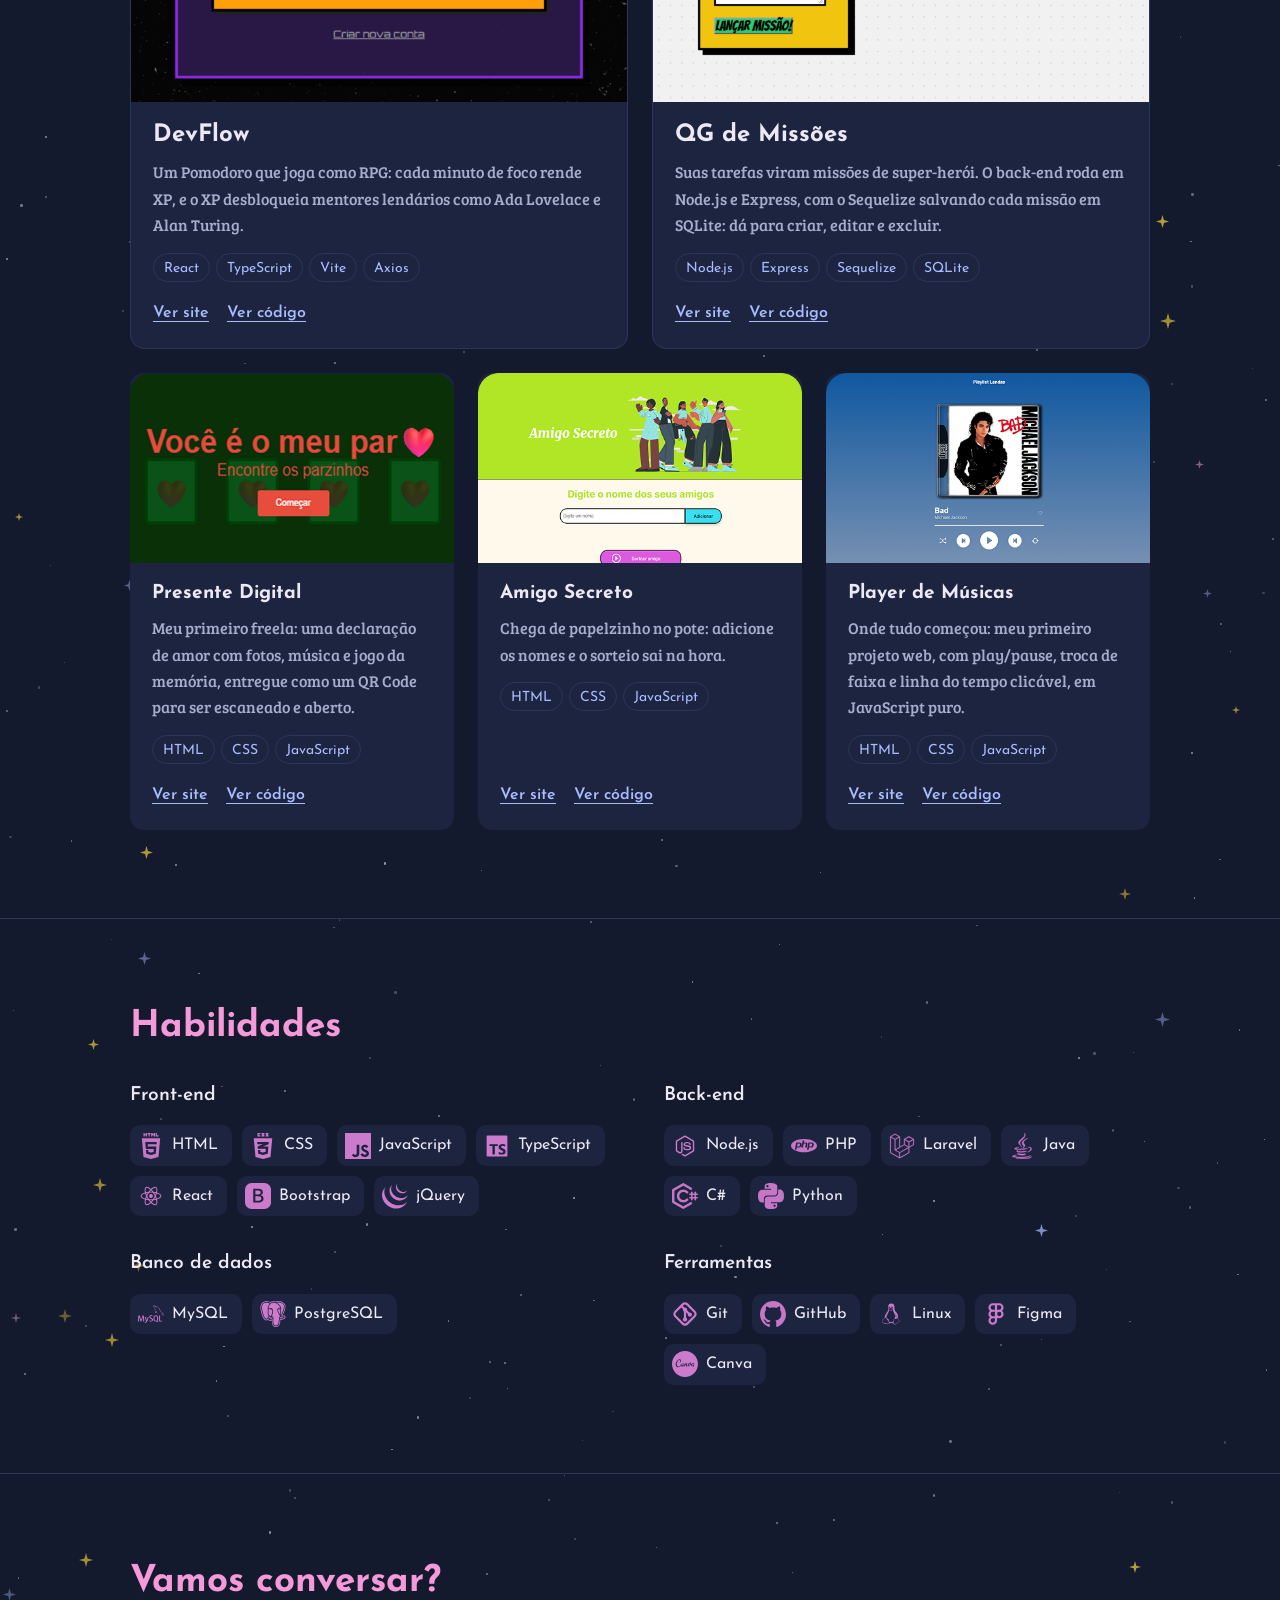
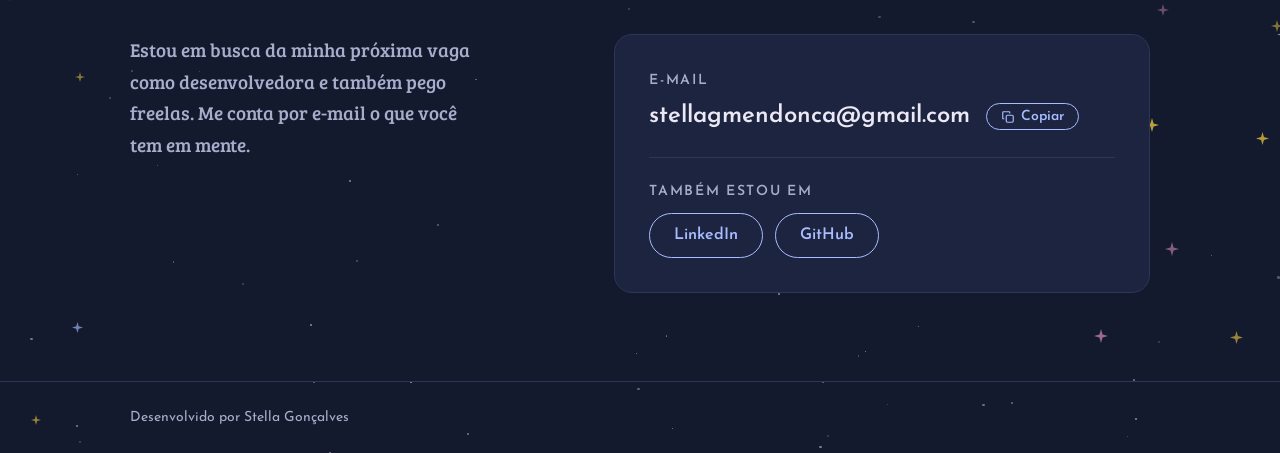
==== commit a67474ef: "novo portfólio vira a página principal - o protótipo passa a ser o index.html da raiz - remove os ar" ====
--- a/index.html
+++ b/index.html
@@ -1,246 +1,643 @@
 <!DOCTYPE html>
-<html lang="pt-br">
+<html lang="pt-BR">
 <head>
-    <meta charset="UTF-8">
-    <meta name="viewport" content="width=device-width, initial-scale=1.0">
-    <title>Portfólio Stella Gonçalves</title>
-    <link rel="icon" href="data:image/svg+xml,<svg xmlns='http://www.w3.org/2000/svg' viewBox='0 0 512 512'><path fill='gold' d='M256 16l73 148 163 24-118 115 28 163-146-77-146 77 28-163L20 188l163-24z'/></svg>">
-    <link rel="stylesheet" href="https://cdn.jsdelivr.net/npm/swiper@11/swiper-bundle.min.css">
-    <link rel="stylesheet" href="https://cdnjs.cloudflare.com/ajax/libs/font-awesome/6.5.1/css/all.min.css">
-    <link rel="stylesheet" href="styles/style.css">
+<meta charset="UTF-8">
+<meta name="viewport" content="width=device-width, initial-scale=1.0">
+<title>Stella Gonçalves | Desenvolvedora Full Stack</title>
+<meta name="description" content="Portfólio de Stella Gonçalves, desenvolvedora Full Stack: projetos em React, TypeScript, Node.js e SQL.">
+<link rel="stylesheet" href="https://fonts.googleapis.com/css2?family=Bree+Serif&family=Josefin+Sans:wght@400;600;700&display=swap">
+<style>
+  :root {
+    --noite: #141a2e;
+    --superficie: #1c2440;
+    --borda: #2c3659;
+    --texto: #ece8f4;
+    --texto-suave: #a7aecb;
+    --azul: #a9bcff;
+    --rosa: #f59ad8;
+    --dourado: #fcd53f;
+
+    --display: "Josefin Sans", "Century Gothic", "Futura", sans-serif;
+    --corpo: "Bree Serif", Georgia, serif;
+
+    /* Escala tipográfica (razão ~1.25) */
+    --t-0: 0.875rem;
+    --t-1: 1rem;
+    --t-2: 1.2rem;
+    --t-3: 1.5rem;
+    --t-4: clamp(1.8rem, 3.2vw, 2.3rem);
+    --t-5: clamp(2.9rem, 8.5vw, 5.8rem);
+
+    color-scheme: dark;
+  }
+
+  * { box-sizing: border-box; }
+  html { scroll-behavior: smooth; scroll-padding-top: 80px; }
+  body {
+    margin: 0;
+    background: var(--noite);
+    color: var(--texto);
+    font-family: var(--corpo);
+    font-size: var(--t-1);
+    line-height: 1.65;
+  }
+  img { max-width: 100%; display: block; }
+  a { color: var(--azul); }
+  :focus-visible { outline: 3px solid var(--dourado); outline-offset: 3px; border-radius: 4px; }
+
+  .container {
+    max-width: 1100px;
+    margin: 0 auto;
+    padding-inline: clamp(16px, 4vw, 40px);
+  }
+
+  /* ---------- Cabeçalho ---------- */
+  .topo {
+    position: sticky;
+    top: env(safe-area-inset-top, 0px);
+    z-index: 10;
+    background: color-mix(in srgb, var(--noite) 88%, transparent);
+    backdrop-filter: blur(8px);
+    border-bottom: 1px solid var(--borda);
+  }
+  .topo .container {
+    display: flex;
+    align-items: center;
+    gap: 24px;
+    min-height: 64px;
+    flex-wrap: wrap;
+  }
+  .marca {
+    font-family: var(--display);
+    font-weight: 700;
+    font-size: var(--t-2);
+    color: var(--texto);
+    text-decoration: none;
+    display: flex;
+    align-items: center;
+    gap: 6px;
+  }
+  .marca svg { width: 14px; height: 14px; fill: var(--dourado); }
+  .menu { display: flex; gap: 20px; margin-left: auto; padding-right: 28px; margin-right: 4px; border-right: 1px solid var(--borda); }
+  .menu a {
+    font-family: var(--display);
+    font-size: var(--t-1);
+    color: var(--texto-suave);
+    text-decoration: none;
+    padding-block: 4px;
+  }
+  .menu a:hover { color: var(--texto); }
+
+  .idioma {
+    display: flex;
+    padding: 3px;
+    border: 1.5px solid var(--borda);
+    border-radius: 999px;
+    background: none;
+    cursor: pointer;
+    font-family: var(--display);
+  }
+  .idioma span {
+    padding: 5px 10px;
+    border-radius: 999px;
+    font-size: var(--t-0);
+    font-weight: 600;
+    line-height: 1;
+    color: var(--texto-suave);
+  }
+  .idioma span.ativo { background: var(--rosa); color: var(--noite); }
+
+  /* ---------- Hero ---------- */
+  .hero .container {
+    padding-block: clamp(56px, 10vw, 120px) clamp(48px, 8vw, 96px);
+  }
+  .hero h1 {
+    font-family: var(--display);
+    font-weight: 700;
+    font-size: var(--t-5);
+    line-height: 0.95;
+    letter-spacing: -0.02em;
+    margin: 0 0 20px;
+    text-wrap: balance;
+  }
+  .hero .papel {
+    font-family: var(--display);
+    font-size: var(--t-3);
+    color: var(--rosa);
+    margin: 0 0 16px;
+  }
+  .hero .frase {
+    font-size: var(--t-2);
+    color: var(--texto-suave);
+    max-width: 46ch;
+    margin: 0 0 32px;
+  }
+  .acoes { display: flex; flex-wrap: wrap; gap: 12px; }
+  .botao {
+    display: inline-flex;
+    align-items: center;
+    gap: 8px;
+    padding: 12px 24px;
+    border-radius: 999px;
+    font-family: var(--display);
+    font-weight: 600;
+    font-size: var(--t-1);
+    text-decoration: none;
+    line-height: 1.2;
+  }
+  .botao-principal { background: var(--rosa); color: var(--noite); }
+  .botao-principal:hover { background: #f8b4e2; }
+  .botao-secundario { border: 1.5px solid var(--azul); color: var(--azul); }
+  .botao-secundario:hover { background: color-mix(in srgb, var(--azul) 12%, transparent); }
+
+
+  /* ---------- Céu de fundo (estrelas espalhadas pelo site) ---------- */
+  body { position: relative; }
+  .ceu { position: absolute; inset: 0; z-index: -1; overflow: hidden; pointer-events: none; }
+  .ceu i, .ceu svg { position: absolute; width: var(--t); height: var(--t); opacity: var(--o); }
+  .ceu i { border-radius: 50%; background: var(--texto); }
+  .ceu svg { fill: var(--c); }
+  @media (prefers-reduced-motion: no-preference) {
+    .ceu i, .ceu svg { animation: piscar var(--dur) ease-in-out var(--d) infinite; }
+  }
+  @keyframes piscar { 50% { opacity: calc(var(--o) * 0.2); } }
+
+  /* ---------- Seções ---------- */
+  section.bloco { padding-block: clamp(48px, 8vw, 88px); border-top: 1px solid var(--borda); }
+  h2 {
+    font-family: var(--display);
+    font-weight: 700;
+    font-size: var(--t-4);
+    color: var(--rosa);
+    margin: 0 0 32px;
+    line-height: 1.1;
+  }
+
+  /* Sobre */
+  .sobre {
+    display: grid;
+    grid-template-columns: 200px minmax(0, 1fr);
+    gap: clamp(24px, 5vw, 56px);
+    align-items: start;
+  }
+  /* No site real, aqui entra a foto (assets/eu.jpg) */
+  .sobre .foto {
+    width: 200px; aspect-ratio: 1; border-radius: 50%;
+    object-fit: cover;
+    background: var(--superficie); border: 1.5px solid var(--borda);
+    font-family: var(--display); font-weight: 700; font-size: 4rem; color: var(--rosa);
+  }
+  .sobre p { font-size: var(--t-2); line-height: 1.7; max-width: 62ch; margin: 0 0 1em; }
+  .sobre p:last-child { margin-bottom: 0; }
+
+  /* Projetos */
+  .projetos { display: grid; grid-template-columns: repeat(6, minmax(0, 1fr)); gap: 24px; }
+  .projeto {
+    grid-column: span 2;
+    display: flex;
+    flex-direction: column;
+    background: var(--superficie);
+    border-radius: 14px;
+    overflow: hidden;
+  }
+  .projeto.destaque { grid-column: span 3; border: 1px solid var(--borda); }
+  .projeto .print { aspect-ratio: 16 / 10; object-fit: cover; object-position: top; width: 100%; }
+  .projeto.antigo .print { aspect-ratio: 477 / 280; }
+  .projeto .corpo { display: flex; flex-direction: column; gap: 10px; padding: 20px 22px 22px; flex: 1; }
+  .projeto h3 { font-family: var(--display); font-size: var(--t-3); font-weight: 700; margin: 0; line-height: 1.15; }
+  .projeto:not(.destaque) h3 { font-size: var(--t-2); }
+  .projeto p { margin: 0; color: var(--texto-suave); }
+  .tags { display: flex; flex-wrap: wrap; gap: 6px; list-style: none; padding: 0; margin: 4px 0 0; }
+  .tags li {
+    font-family: var(--display);
+    font-size: var(--t-0);
+    color: var(--azul);
+    border: 1px solid var(--borda);
+    border-radius: 999px;
+    padding: 3px 10px 1px;
+  }
+  .links { display: flex; gap: 18px; margin-top: auto; padding-top: 8px; }
+  .links a { font-family: var(--display); font-weight: 600; font-size: var(--t-1); text-underline-offset: 4px; }
+  .links a:hover { color: var(--rosa); }
+
+  /* Habilidades */
+  .grupos { display: grid; grid-template-columns: repeat(2, minmax(0, 1fr)); gap: 32px 48px; }
+  .grupo h3 {
+    font-family: var(--display);
+    font-size: var(--t-2);
+    font-weight: 600;
+    color: var(--texto);
+    margin: 0 0 14px;
+  }
+  .grupo ul { list-style: none; padding: 0; margin: 0; display: flex; flex-wrap: wrap; gap: 10px; }
+  .grupo li {
+    display: flex;
+    align-items: center;
+    gap: 8px;
+    padding: 7px 14px 7px 8px;
+    background: var(--superficie);
+    border-radius: 10px;
+    font-family: var(--display);
+    font-size: var(--t-1);
+  }
+  .grupo li img { width: 26px; height: 26px; }
+
+  /* Contato */
+  .contato {
+    display: grid;
+    grid-template-columns: minmax(0, 1fr) minmax(0, 1.3fr);
+    gap: clamp(32px, 6vw, 72px);
+    align-items: start;
+  }
+  .contato .chamada { font-size: var(--t-2); color: var(--texto-suave); max-width: 36ch; margin: 0; }
+
+  .cartao-contato {
+    background: var(--superficie);
+    border: 1px solid var(--borda);
+    border-radius: 18px;
+    padding: clamp(22px, 4vw, 34px);
+  }
+  .rotulo {
+    display: block;
+    font-family: var(--display);
+    font-size: var(--t-0);
+    font-weight: 600;
+    letter-spacing: 0.12em;
+    text-transform: uppercase;
+    color: var(--texto-suave);
+    margin: 0 0 10px;
+  }
+  .email { display: flex; flex-wrap: wrap; align-items: center; gap: 12px 16px; }
+  .email a {
+    font-family: var(--display);
+    font-weight: 600;
+    font-size: clamp(1.1rem, 2.3vw, 1.5rem);
+    line-height: 1.2;
+    color: var(--texto);
+    text-decoration: none;
+    overflow-wrap: anywhere;
+  }
+  .email a:hover { color: var(--rosa); }
+  .copiar {
+    display: inline-flex;
+    align-items: center;
+    gap: 6px;
+    font-family: var(--display);
+    font-size: var(--t-0);
+    font-weight: 600;
+    background: none;
+    color: var(--azul);
+    border: 1.5px solid var(--azul);
+    border-radius: 999px;
+    padding: 6px 14px 5px;
+    cursor: pointer;
+    line-height: 1;
+  }
+  .copiar:hover { background: color-mix(in srgb, var(--azul) 12%, transparent); }
+  .copiar svg { width: 14px; height: 14px; fill: none; stroke: currentColor; stroke-width: 2; stroke-linecap: round; stroke-linejoin: round; }
+  .copiar.copiado { background: var(--azul); color: var(--noite); }
+  .grupo-redes { margin-top: 26px; padding-top: 22px; border-top: 1px solid var(--borda); }
+  .redes { display: flex; gap: 12px; flex-wrap: wrap; }
+
+  footer {
+    border-top: 1px solid var(--borda);
+    padding-block: 24px;
+    color: var(--texto-suave);
+    font-size: var(--t-0);
+    font-family: var(--display);
+  }
+
+  /* ---------- Responsivo ---------- */
+  @media (max-width: 860px) {
+    .projetos { grid-template-columns: repeat(2, minmax(0, 1fr)); }
+    .projeto, .projeto.destaque { grid-column: span 1; }
+    .projeto.destaque { grid-column: span 2; }
+    .contato { grid-template-columns: minmax(0, 1fr); }
+  }
+  @media (max-width: 600px) {
+    .menu { order: 3; width: 100%; margin: 0; gap: 18px; overflow-x: auto; padding: 0 0 10px; border-right: 0; }
+    .idioma { margin-left: auto; }
+    .sobre { grid-template-columns: minmax(0, 1fr); }
+    .sobre .foto { width: 140px; font-size: 3rem; }
+    .projetos { grid-template-columns: minmax(0, 1fr); }
+    .projeto, .projeto.destaque { grid-column: span 1; }
+    .grupos { grid-template-columns: minmax(0, 1fr); }
+  }
+</style>
+
 </head>
 <body>
-    <header class="cabecalho">
-        <div class="cabecalho_conteudo">
-            <button class="cabecalho_hamburguer" type="button" aria-label="Abrir menu" aria-expanded="false" aria-controls="menu-principal">
-                <i class="fa-solid fa-bars"></i>
+<svg width="0" height="0" style="position:absolute" aria-hidden="true">
+  <symbol id="brilho" viewBox="-10 -10 20 20"><path d="M0-10 2.2-2.2 10 0 2.2 2.2 0 10-2.2 2.2-10 0-2.2-2.2Z"/></symbol>
+</svg>
+<div class="ceu" aria-hidden="true"></div>
+
+<header class="topo">
+  <div class="container">
+    <a class="marca" href="#inicio"><svg><use href="#brilho"/></svg>Stella</a>
+    <nav class="menu" aria-label="Seções">
+      <a href="#sobre" data-en="About">Sobre</a>
+      <a href="#projetos" data-en="Projects">Projetos</a>
+      <a href="#habilidades" data-en="Skills">Habilidades</a>
+      <a href="#contato" data-en="Contact">Contato</a>
+    </nav>
+    <button class="idioma" type="button" aria-label="Switch to English">
+      <span class="ativo" data-lang="pt">PT</span><span data-lang="en">EN</span>
+    </button>
+  </div>
+</header>
+
+<main id="inicio">
+  <section class="hero">
+    <div class="container">
+      <div>
+        <h1>Stella Gonçalves</h1>
+        <p class="papel" data-en="Full Stack Developer">Desenvolvedora Full Stack</p>
+        <p class="frase" data-en="I love turning ideas into complete projects, taking care of everything from the database to the last detail of the interface. I work with Node.js and React, always looking to bring together technology, creativity and functionality in what I build.">Gosto de transformar ideias em projetos completos, cuidando desde o banco de dados até o último detalhe da interface. Trabalho com Node.js e React, sempre buscando unir tecnologia, criatividade e funcionalidade no que desenvolvo.</p>
+        <div class="acoes">
+          <a class="botao botao-principal" href="#projetos" data-en="See projects">Ver projetos</a>
+          <a class="botao botao-secundario" href="assets/CV_Stella_Goncalves_Mendonca_Developer_Jr.pdf" data-en-href="assets/Resume_Stella_Goncalves_Mendonca_Developer_Jr.pdf" target="_blank" rel="noopener" data-en="Download CV">Baixar CV</a>
+        </div>
+      </div>
+
+    </div>
+  </section>
+
+  <section class="bloco" id="sobre">
+    <div class="container">
+      <h2 data-en="About me">Sobre mim</h2>
+      <div class="sobre">
+        <img class="foto" src="assets/eu.jpg" alt="Foto de Stella Gonçalves" data-en-alt="Photo of Stella Gonçalves">
+        <div>
+          <p data-en="Hi! I'm Stella, I'm 23 years old and I'm a Full Stack developer. I'm currently studying Systems Analysis and Development and I'm always looking to learn and grow in the tech field.">Oi! Eu sou a Stella, tenho 23 anos e sou desenvolvedora Full Stack. Atualmente, curso Análise e Desenvolvimento de Sistemas e estou sempre buscando aprender e evoluir na área de tecnologia.</p>
+          <p data-en="I like turning ideas into projects, trying out new technologies and combining programming with creativity. My goal is to keep growing as a developer and to work on projects that challenge me.">Gosto de transformar ideias em projetos, testar tecnologias novas e unir programação com criatividade. Meu objetivo é continuar crescendo como desenvolvedora e trabalhar em projetos que me desafiem.</p>
+          <p data-en="Outside of code, I enjoy music, games, movies, TV shows, books and, of course, spending time with my dogs.">Fora do código, gosto de música, jogos, filmes, séries, livros e, claro, de passar tempo com meus cachorros.</p>
+        </div>
+      </div>
+    </div>
+  </section>
+
+  <section class="bloco" id="projetos">
+    <div class="container">
+      <h2 data-en="Projects">Projetos</h2>
+      <div class="projetos">
+        <article class="projeto destaque">
+          <img class="print" src="assets/topo_devflow.png" alt="Tela de login do DevFlow" data-en-alt="DevFlow login screen">
+          <div class="corpo">
+            <h3>DevFlow</h3>
+            <p data-en="A Pomodoro timer that plays like an RPG: every minute of focus earns XP, and XP unlocks legendary mentors like Ada Lovelace and Alan Turing.">Um Pomodoro que joga como RPG: cada minuto de foco rende XP, e o XP desbloqueia mentores lendários como Ada Lovelace e Alan Turing.</p>
+            <ul class="tags"><li>React</li><li>TypeScript</li><li>Vite</li><li>Axios</li></ul>
+            <div class="links">
+              <a href="https://stellag2003.github.io/DevFlow/" target="_blank" rel="noopener" data-en="View site">Ver site</a>
+              <a href="https://github.com/stellag2003/DevFlow" target="_blank" rel="noopener" data-en="View code">Ver código</a>
+            </div>
+          </div>
+        </article>
+
+        <article class="projeto destaque">
+          <img class="print" src="assets/topo_todo.png" alt="Tela do QG de Missões" data-en-alt="Mission HQ screen">
+          <div class="corpo">
+            <h3 data-en="Mission HQ">QG de Missões</h3>
+            <p data-en="Your tasks become superhero missions. The back end runs on Node.js and Express, with Sequelize saving every mission to SQLite, so you can create, edit and delete them.">Suas tarefas viram missões de super-herói. O back-end roda em Node.js e Express, com o Sequelize salvando cada missão em SQLite: dá para criar, editar e excluir.</p>
+            <ul class="tags"><li>Node.js</li><li>Express</li><li>Sequelize</li><li>SQLite</li></ul>
+            <div class="links">
+              <a href="https://stellag2003.github.io/MiniProjeto_M3/" target="_blank" rel="noopener" data-en="View site">Ver site</a>
+              <a href="https://github.com/stellag2003/MiniProjeto_M3" target="_blank" rel="noopener" data-en="View code">Ver código</a>
+            </div>
+          </div>
+        </article>
+
+        <article class="projeto antigo">
+          <img class="print" src="assets/presente_namorados.png" alt="Tela do Presente Digital" data-en-alt="Digital Gift screen">
+          <div class="corpo">
+            <h3 data-en="Digital Gift">Presente Digital</h3>
+            <p data-en="My first freelance job: a declaration of love with photos, music and a memory game, delivered as a QR Code to be scanned and opened.">Meu primeiro freela: uma declaração de amor com fotos, música e jogo da memória, entregue como um QR Code para ser escaneado e aberto.</p>
+            <ul class="tags"><li>HTML</li><li>CSS</li><li>JavaScript</li></ul>
+            <div class="links">
+              <a href="https://stellag2003.github.io/presente-para-o-amor-da-minha-vida/" target="_blank" rel="noopener" data-en="View site">Ver site</a>
+              <a href="https://github.com/stellag2003/presente-para-o-amor-da-minha-vida" target="_blank" rel="noopener" data-en="View code">Ver código</a>
+            </div>
+          </div>
+        </article>
+
+        <article class="projeto antigo">
+          <img class="print" src="assets/amigo_secreto.png" alt="Tela do Amigo Secreto" data-en-alt="Secret Santa screen">
+          <div class="corpo">
+            <h3 data-en="Secret Santa">Amigo Secreto</h3>
+            <p data-en="No more slips of paper in a bowl: add the names and the draw happens instantly.">Chega de papelzinho no pote: adicione os nomes e o sorteio sai na hora.</p>
+            <ul class="tags"><li>HTML</li><li>CSS</li><li>JavaScript</li></ul>
+            <div class="links">
+              <a href="https://stellag2003.github.io/AmigoSecreto/" target="_blank" rel="noopener" data-en="View site">Ver site</a>
+              <a href="https://github.com/stellag2003/AmigoSecreto" target="_blank" rel="noopener" data-en="View code">Ver código</a>
+            </div>
+          </div>
+        </article>
+
+        <article class="projeto antigo">
+          <img class="print" src="assets/player_musica.png" alt="Tela do Player de Músicas" data-en-alt="Music Player screen">
+          <div class="corpo">
+            <h3 data-en="Music Player">Player de Músicas</h3>
+            <p data-en="Where it all began: my first web project, with play/pause, track switching and a clickable timeline, in plain JavaScript.">Onde tudo começou: meu primeiro projeto web, com play/pause, troca de faixa e linha do tempo clicável, em JavaScript puro.</p>
+            <ul class="tags"><li>HTML</li><li>CSS</li><li>JavaScript</li></ul>
+            <div class="links">
+              <a href="https://stellag2003.github.io/PlayerMusicas/" target="_blank" rel="noopener" data-en="View site">Ver site</a>
+              <a href="https://github.com/stellag2003/PlayerMusicas" target="_blank" rel="noopener" data-en="View code">Ver código</a>
+            </div>
+          </div>
+        </article>
+      </div>
+    </div>
+  </section>
+
+  <section class="bloco" id="habilidades">
+    <div class="container">
+      <h2 data-en="Skills">Habilidades</h2>
+      <div class="grupos">
+        <div class="grupo">
+          <h3>Front-end</h3>
+          <ul>
+            <li><img src="assets/html_icone.svg" alt="">HTML</li>
+            <li><img src="assets/css_icone.svg" alt="">CSS</li>
+            <li><img src="assets/javascript_icone.svg" alt="">JavaScript</li>
+            <li><img src="assets/typescript_icone.svg" alt="">TypeScript</li>
+            <li><img src="assets/react_icone.svg" alt="">React</li>
+            <li><img src="assets/bootstrap_icone.svg" alt="">Bootstrap</li>
+            <li><img src="assets/jquery_icone.svg" alt="">jQuery</li>
+          </ul>
+        </div>
+        <div class="grupo">
+          <h3>Back-end</h3>
+          <ul>
+            <li><img src="assets/nodejs_icone.svg" alt="">Node.js</li>
+            <li><img src="assets/php_icone.svg" alt="">PHP</li>
+            <li><img src="assets/laravel_icone.svg" alt="">Laravel</li>
+            <li><img src="assets/java_icone.svg" alt="">Java</li>
+            <li><img src="assets/cSharp_icone.svg" alt="">C#</li>
+            <li><img src="assets/python_icone.svg" alt="">Python</li>
+          </ul>
+        </div>
+        <div class="grupo">
+          <h3 data-en="Databases">Banco de dados</h3>
+          <ul>
+            <li><img src="assets/mysql_icone.svg" alt="">MySQL</li>
+            <li><img src="assets/postgresql_icone.svg" alt="">PostgreSQL</li>
+          </ul>
+        </div>
+        <div class="grupo">
+          <h3 data-en="Tools">Ferramentas</h3>
+          <ul>
+            <li><img src="assets/git_icone.svg" alt="">Git</li>
+            <li><img src="assets/github_icone.svg" alt="">GitHub</li>
+            <li><img src="assets/linux_icone.svg" alt="">Linux</li>
+            <li><img src="assets/figma_icone.svg" alt="">Figma</li>
+            <li><img src="assets/canva_icone.svg" alt="">Canva</li>
+          </ul>
+        </div>
+      </div>
+    </div>
+  </section>
+
+  <section class="bloco" id="contato">
+    <div class="container">
+      <h2 data-en="Let's talk?">Vamos conversar?</h2>
+      <div class="contato">
+        <div>
+          <p class="chamada" data-en="I'm looking for my next developer role, and I take freelance work too. Tell me by email what you have in mind.">Estou em busca da minha próxima vaga como desenvolvedora e também pego freelas. Me conta por e-mail o que você tem em mente.</p>
+        </div>
+
+        <div class="cartao-contato">
+          <span class="rotulo">E-mail</span>
+          <div class="email">
+            <a id="email" href="mailto:stellagmendonca@gmail.com">stellagmendonca@gmail.com</a>
+            <button class="copiar" type="button">
+              <svg viewBox="0 0 24 24" aria-hidden="true"><rect x="9" y="9" width="12" height="12" rx="2"/><path d="M5 15H4a1 1 0 0 1-1-1V4a1 1 0 0 1 1-1h10a1 1 0 0 1 1 1v1"/></svg>
+              <span aria-live="polite" data-en="Copy">Copiar</span>
             </button>
-
-            <nav class="cabecalho_menu" id="menu-principal">
-                <a class="cabecalho_menu_link" href="#sobre" data-i18n="menuSobre">Sobre mim</a>
-                <a class="cabecalho_menu_link" href="#projetos" data-i18n="menuProjetos">Projetos</a>
-                <a class="cabecalho_menu_link" href="#habilidades" data-i18n="menuHabilidades">Habilidades</a>
-                <a class="cabecalho_menu_link" href="#contatos" data-i18n="menuContatos">Contatos</a>
-            </nav>
-
-            <button class="btn_idioma" type="button" aria-label="Switch to English" data-i18n-aria="botaoIdioma">
-                <span class="btn_idioma_opcao" data-idioma="pt">PT</span>
-                <span class="btn_idioma_opcao" data-idioma="en">EN</span>
-            </button>
-        </div>
-    </header>
-
-    <aside class="sidebar">
-        <a href="https://www.linkedin.com/in/stella-goncalves-mendonca/" target="_blank" rel="noopener" aria-label="LinkedIn">
-            <i class="fa-brands fa-linkedin icone"></i>
-        </a>
-        <a href="https://github.com/stellag2003" target="_blank" rel="noopener" aria-label="GitHub">
-            <i class="fa-brands fa-github icone"></i>
-        </a>
-        <a href="https://mail.google.com/mail/?view=cm&to=stellagmendonca@gmail.com&subject=Contato&body=Olá, Stella. Podemos conversar?" data-i18n-href="linkEmail" target="_blank" rel="noopener" aria-label="E-mail">
-            <i class="fa-solid fa-envelope icone"></i>
-        </a>
-    </aside>
-
-    <main class="apresentacao" id="inicio">
-        <section class="apresentacao_conteudo">
-            <h1 class="apresentacao_conteudo_titulo" data-i18n="titulo">Olá, seja bem-vindo(a)
-                <br>
-                <strong class="titulo-destaque">ao mundo de Stella! <br> <i class="fas fa-star star-icone"></i></strong>
-            </h1>
-            <div class="apresentacao_links">
-                <a class="apresentacao_links_link" href="assets/CV_Stella_Goncalves_Mendonca_Developer_Jr.pdf" target="_blank" data-i18n="baixarCv" data-i18n-href="linkCv">Baixar CV</a>
-                <a href="#sobre" class="btn_flecha" aria-label="Ir para Sobre mim" data-i18n-aria="irParaSobre">
-                    <i class="fas fa-chevron-down"></i>
-                </a>
+          </div>
+
+          <div class="grupo-redes">
+            <span class="rotulo" data-en="Elsewhere">Também estou em</span>
+            <div class="redes">
+              <a class="botao botao-secundario" href="https://www.linkedin.com/in/stella-goncalves-mendonca/" target="_blank" rel="noopener">LinkedIn</a>
+              <a class="botao botao-secundario" href="https://github.com/stellag2003" target="_blank" rel="noopener">GitHub</a>
             </div>
-        </section>
-
-        <section id="sobre" class="secao">
-            <h2 id="texto-sobre" class="apresentacao_links_sub" data-i18n-titulo="tituloSobre">Sobre Mim</h2>
-            <div class="apresentacao_conteudo_flex">
-                <div class="apresentacao_conteudo_texto" data-i18n="textoSobre">
-                    <p>Oi! Eu sou a Stella, tenho 23 anos e sou <strong class="titulo-destaque">desenvolvedora Full Stack</strong>. Curso <strong class="titulo-destaque">Análise e Desenvolvimento de Sistemas</strong> e gosto de transformar ideias em algo que realmente funciona, sem deixar de lado o visual e a criatividade. Estou sempre aprendendo algo novo e busco projetos que me desafiem a evoluir.</p>
-                    <p>Fora da programação, curto <strong class="titulo-destaque">música, jogos, filmes, séries e livros</strong>, e sou apaixonada pelos meus <strong class="titulo-destaque">cachorros</strong>. Acho que tudo isso aparece no meu jeito de trabalhar: <strong class="titulo-destaque">curiosa, criativa e sempre querendo descobrir coisas novas</strong>.</p>
-                </div>
-
-                <img src="assets/eu.jpg" alt="Foto de Stella Gonçalves" class="imagem" data-i18n-alt="fotoStella">
-            </div>
-        </section>
-
-        <section id="projetos" class="secao">
-            <h2 id="texto-projetos" class="apresentacao_links_sub" data-i18n-titulo="tituloProjetos">Projetos</h2>
-
-            <div class="projetos-container-wrapper">
-                <button class="swiper-button-prev projetos-prev" type="button" aria-label="Projeto anterior" data-i18n-aria="projetoAnterior"></button>
-
-                <div class="swiper projetos-swiper">
-                    <div class="swiper-wrapper">
-                        <div class="swiper-slide">
-                            <a href="https://stellag2003.github.io/DevFlow/" target="_blank" rel="noopener">
-                                <img src="assets/dev_flow.png" data-card="dev_flow.png" alt="Projeto DevFlow" data-i18n-alt="altDevflow" class="swiper-img" loading="lazy">
-                            </a>
-                        </div>
-
-                        <div class="swiper-slide">
-                            <a href="https://stellag2003.github.io/MiniProjeto_M3/" target="_blank" rel="noopener">
-                                <img src="assets/todo_list.png" data-card="todo_list.png" alt="Projeto QG de Missões (To-Do List)" data-i18n-alt="altTodo" class="swiper-img" loading="lazy">
-                            </a>
-                        </div>
-
-                        <div class="swiper-slide">
-                            <a href="https://stellag2003.github.io/AmigoSecreto/" target="_blank" rel="noopener">
-                                <img src="assets/amigo_secreto.png" data-card="amigo_secreto.png" alt="Projeto Amigo Secreto" data-i18n-alt="altAmigo" class="swiper-img" loading="lazy">
-                            </a>
-                        </div>
-
-                        <div class="swiper-slide">
-                            <a href="https://stellag2003.github.io/PlayerMusicas/" target="_blank" rel="noopener">
-                                <img src="assets/player_musica.png" data-card="player_musica.png" alt="Projeto Player de Músicas" data-i18n-alt="altPlayer" class="swiper-img" loading="lazy">
-                            </a>
-                        </div>
-
-                        <div class="swiper-slide">
-                            <a href="https://stellag2003.github.io/presente-para-o-amor-da-minha-vida/" target="_blank" rel="noopener">
-                                <img src="assets/presente_namorados.png" data-card="presente_namorados.png" alt="Projeto Presente" data-i18n-alt="altPresente" class="swiper-img" loading="lazy">
-                            </a>
-                        </div>
-                    </div>
-
-                    <div class="swiper-pagination projetos-paginacao"></div>
-                </div>
-
-                <button class="swiper-button-next projetos-next" type="button" aria-label="Próximo projeto" data-i18n-aria="proximoProjeto"></button>
-            </div>
-        </section>
-
-        <section id="habilidades" class="secao">
-            <h2 id="texto-habilidades" class="apresentacao_links_sub" data-i18n-titulo="tituloHabilidades">Habilidades</h2>
-
-            <div class="icons">
-                <div class="tooltip">
-                    <img src="assets/java_icone.svg" alt="Java">
-                    <span class="tooltip-text">Java</span>
-                </div>
-
-                <div class="tooltip">
-                    <img src="assets/cSharp_icone.svg" alt="C#">
-                    <span class="tooltip-text">C#</span>
-                </div>
-
-                <div class="tooltip">
-                    <img src="assets/php_icone.svg" alt="PHP">
-                    <span class="tooltip-text">PHP</span>
-                </div>
-
-                <div class="tooltip">
-                    <img src="assets/laravel_icone.svg" alt="Laravel">
-                    <span class="tooltip-text">Laravel</span>
-                </div>
-
-                <div class="tooltip">
-                    <img src="assets/python_icone.svg" alt="Python">
-                    <span class="tooltip-text">Python</span>
-                </div>
-
-                <div class="tooltip">
-                    <img src="assets/html_icone.svg" alt="HTML">
-                    <span class="tooltip-text">HTML</span>
-                </div>
-
-                <div class="tooltip">
-                    <img src="assets/css_icone.svg" alt="CSS">
-                    <span class="tooltip-text">CSS</span>
-                </div>
-
-                <div class="tooltip">
-                    <img src="assets/bootstrap_icone.svg" alt="Bootstrap">
-                    <span class="tooltip-text">Bootstrap</span>
-                </div>
-
-                <div class="tooltip">
-                    <img src="assets/javascript_icone.svg" alt="JavaScript">
-                    <span class="tooltip-text">JavaScript</span>
-                </div>
-
-                <div class="tooltip">
-                    <img src="assets/typescript_icone.svg" alt="TypeScript">
-                    <span class="tooltip-text">TypeScript</span>
-                </div>
-
-                <div class="tooltip">
-                    <img src="assets/jquery_icone.svg" alt="JQuery">
-                    <span class="tooltip-text">JQuery</span>
-                </div>
-
-                <div class="tooltip">
-                    <img src="assets/react_icone.svg" alt="React">
-                    <span class="tooltip-text">React</span>
-                </div>
-
-                <div class="tooltip">
-                    <img src="assets/nodejs_icone.svg" alt="Node.js">
-                    <span class="tooltip-text">Node.js</span>
-                </div>
-
-                <div class="tooltip">
-                    <img src="assets/git_icone.svg" alt="Git">
-                    <span class="tooltip-text">Git</span>
-                </div>
-
-                <div class="tooltip">
-                    <img src="assets/github_icone.svg" alt="GitHub">
-                    <span class="tooltip-text">GitHub</span>
-                </div>
-
-                <div class="tooltip">
-                    <img src="assets/linux_icone.svg" alt="Linux">
-                    <span class="tooltip-text">Linux</span>
-                </div>
-
-                <div class="tooltip">
-                    <img src="assets/canva_icone.svg" alt="Canva">
-                    <span class="tooltip-text">Canva</span>
-                </div>
-
-                <div class="tooltip">
-                    <img src="assets/figma_icone.svg" alt="Figma">
-                    <span class="tooltip-text">Figma</span>
-                </div>
-
-                <div class="tooltip">
-                    <img src="assets/mysql_icone.svg" alt="MySQL">
-                    <span class="tooltip-text">MySQL</span>
-                </div>
-
-                <div class="tooltip">
-                    <img src="assets/postgresql_icone.svg" alt="PostgreSQL">
-                    <span class="tooltip-text">PostgreSQL</span>
-                </div>
-            </div>
-        </section>
-
-        <section id="contatos" class="secao">
-            <h2 id="texto-contatos" class="apresentacao_links_sub" data-i18n-titulo="tituloContatos">Contatos</h2>
-            <div class="icones">
-                <a class="btn_redes_sociais" href="https://www.linkedin.com/in/stella-goncalves-mendonca/" target="_blank" rel="noopener" aria-label="LinkedIn">
-                    <i class="fa-brands fa-linkedin icone"></i>
-                </a>
-                <a class="btn_redes_sociais" href="https://github.com/stellag2003" target="_blank" rel="noopener" aria-label="GitHub">
-                    <i class="fa-brands fa-github icone"></i>
-                </a>
-                <a class="btn_redes_sociais" href="https://mail.google.com/mail/?view=cm&to=stellagmendonca@gmail.com&subject=Contato&body=Olá, Stella. Podemos conversar?" data-i18n-href="linkEmail" target="_blank" rel="noopener" aria-label="E-mail">
-                    <i class="fa-solid fa-envelope icone"></i>
-                </a>
-            </div>
-        </section>
-    </main>
-
-    <footer class="rodape">
-        <p data-i18n="rodape">© Desenvolvido por Stella Gonçalves⭐</p>
-    </footer>
-
-    <script src="https://cdn.jsdelivr.net/npm/swiper@11/swiper-bundle.min.js"></script>
-    <script src="script.js"></script>
+          </div>
+        </div>
+      </div>
+    </div>
+  </section>
+</main>
+
+<footer>
+  <div class="container" data-en="Developed by Stella Gonçalves">Desenvolvido por Stella Gonçalves</div>
+</footer>
+
+<script>
+  // Troca PT/EN: guarda o texto original e usa data-en para o inglês
+  (function () {
+    const botao = document.querySelector('.idioma');
+    const itens = document.querySelectorAll('[data-en]');
+    const imagens = document.querySelectorAll('[data-en-alt]');
+    const links = document.querySelectorAll('[data-en-href]');
+    itens.forEach(el => { el.dataset.pt = el.textContent; });
+    imagens.forEach(el => { el.dataset.ptAlt = el.alt; });
+    links.forEach(el => { el.dataset.ptHref = el.getAttribute('href'); });
+    let idioma = 'pt';
+
+    botao.addEventListener('click', () => {
+      idioma = idioma === 'pt' ? 'en' : 'pt';
+      itens.forEach(el => { el.textContent = idioma === 'en' ? el.dataset.en : el.dataset.pt; });
+      imagens.forEach(el => { el.alt = idioma === 'en' ? el.dataset.enAlt : el.dataset.ptAlt; });
+      links.forEach(el => { el.setAttribute('href', idioma === 'en' ? el.dataset.enHref : el.dataset.ptHref); });
+      document.documentElement.lang = idioma === 'en' ? 'en' : 'pt-BR';
+      botao.setAttribute('aria-label', idioma === 'en' ? 'Mudar para português' : 'Switch to English');
+      botao.querySelectorAll('span').forEach(s => s.classList.toggle('ativo', s.dataset.lang === idioma));
+    });
+
+    const copiar = document.querySelector('.copiar');
+    const aviso = copiar.querySelector('span');
+    let espera;
+    copiar.addEventListener('click', () => {
+      const texto = document.getElementById('email').textContent;
+      const feito = () => {
+        aviso.textContent = idioma === 'en' ? 'Copied!' : 'Copiado!';
+        copiar.classList.add('copiado');
+        clearTimeout(espera);
+        espera = setTimeout(() => {
+          aviso.textContent = idioma === 'en' ? aviso.dataset.en : aviso.dataset.pt;
+          copiar.classList.remove('copiado');
+        }, 1800);
+      };
+      navigator.clipboard.writeText(texto).then(feito).catch(() => {
+        const r = document.createRange();
+        r.selectNodeContents(document.getElementById('email'));
+        const sel = getSelection(); sel.removeAllRanges(); sel.addRange(r);
+      });
+    });
+  })();
+  // Céu de fundo: estrelas espalhadas pela página (semente fixa = sempre o mesmo céu)
+  (function () {
+    const ceu = document.querySelector('.ceu');
+    let semente = 20031;
+    const aleatorio = () => {
+      semente = (semente * 1664525 + 1013904223) % 4294967296;
+      return semente / 4294967296;
+    };
+    const area = document.body.scrollWidth * document.body.scrollHeight;
+    const cores = ['var(--dourado)', 'var(--dourado)', 'var(--rosa)', 'var(--azul)'];
+    // Brilhos maiores ficam nas bordas para não cair em cima do texto
+    const pos = (el, nasBordas) => {
+      const x = aleatorio() * 100;
+      el.style.left = (nasBordas ? (x < 50 ? x * 0.24 : 76 + (x - 50) * 0.48) : x).toFixed(2) + '%';
+      el.style.top = (aleatorio() * 100).toFixed(2) + '%';
+      el.style.setProperty('--dur', (3 + aleatorio() * 4).toFixed(1) + 's');
+      el.style.setProperty('--d', (-aleatorio() * 6).toFixed(1) + 's');
+      ceu.appendChild(el);
+    };
+
+    for (let n = Math.round(area / 9000); n > 0; n--) {
+      const ponto = document.createElement('i');
+      ponto.style.setProperty('--t', (1 + aleatorio() * 1.6).toFixed(1) + 'px');
+      ponto.style.setProperty('--o', (0.2 + aleatorio() * 0.4).toFixed(2));
+      pos(ponto);
+    }
+    for (let n = Math.round(area / 70000); n > 0; n--) {
+      const brilho = document.createElementNS('http://www.w3.org/2000/svg', 'svg');
+      brilho.innerHTML = '<use href="#brilho"/>';
+      brilho.style.setProperty('--t', Math.round(7 + aleatorio() * 9) + 'px');
+      brilho.style.setProperty('--o', (0.35 + aleatorio() * 0.4).toFixed(2));
+      brilho.style.setProperty('--c', cores[Math.floor(aleatorio() * cores.length)]);
+      pos(brilho, true);
+    }
+
+    // Aglomerado extra no espaço vazio à direita do topo (só em telas largas)
+    const hero = document.querySelector('.hero');
+    if (window.innerWidth > 860) {
+      const alturaPagina = document.body.scrollHeight;
+      const noTopo = el => {
+        el.style.left = (55 + aleatorio() * 40).toFixed(2) + '%';
+        el.style.top = ((hero.offsetTop + (0.08 + aleatorio() * 0.84) * hero.offsetHeight) / alturaPagina * 100).toFixed(2) + '%';
+        el.style.setProperty('--dur', (3 + aleatorio() * 4).toFixed(1) + 's');
+        el.style.setProperty('--d', (-aleatorio() * 6).toFixed(1) + 's');
+        ceu.appendChild(el);
+      };
+      for (let n = 0; n < 60; n++) {
+        const ponto = document.createElement('i');
+        ponto.style.setProperty('--t', (1 + aleatorio() * 2).toFixed(1) + 'px');
+        ponto.style.setProperty('--o', (0.25 + aleatorio() * 0.5).toFixed(2));
+        noTopo(ponto);
+      }
+      for (let n = 0; n < 16; n++) {
+        const brilho = document.createElementNS('http://www.w3.org/2000/svg', 'svg');
+        brilho.innerHTML = '<use href="#brilho"/>';
+        brilho.style.setProperty('--t', Math.round(8 + aleatorio() * 14) + 'px');
+        brilho.style.setProperty('--o', (0.45 + aleatorio() * 0.5).toFixed(2));
+        brilho.style.setProperty('--c', cores[Math.floor(aleatorio() * cores.length)]);
+        noTopo(brilho);
+      }
+    }
+  })();
+</script>
+
 </body>
 </html>
